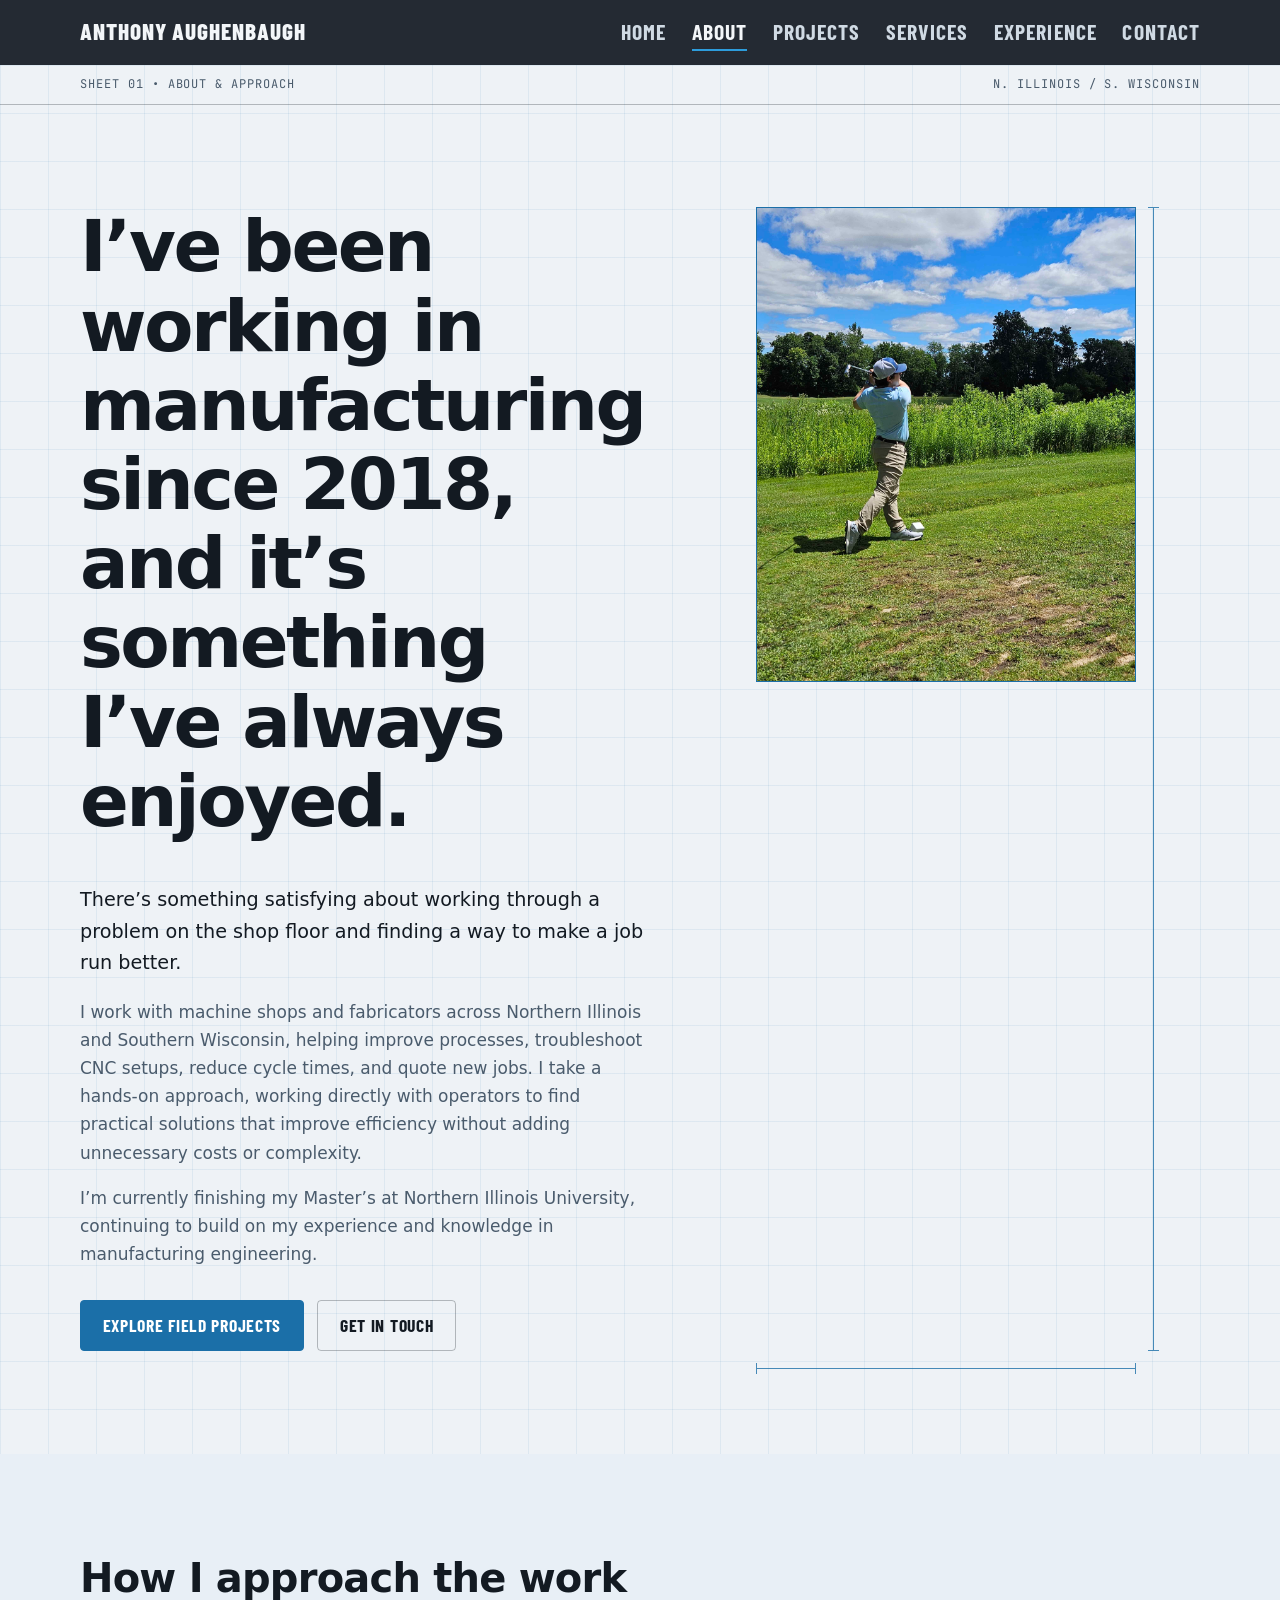
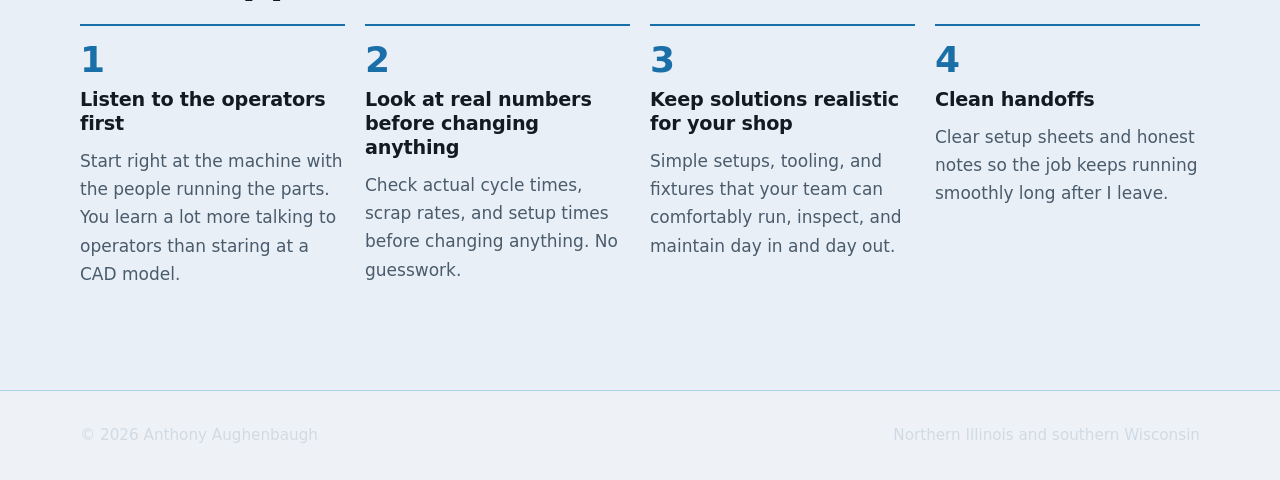
==== about.html @ ee3f6f7e "Streamline hamburger: remove region/email, add Socials header, make Contact regular option, increase" ====
<!DOCTYPE html>
<html lang="en">
<head>
  <meta charset="utf-8">
  <meta name="viewport" content="width=device-width, initial-scale=1">
  <title>About | Anthony Aughenbaugh — Manufacturing &amp; Engineering Consulting</title>
  <meta name="description" content="Background, engineering approach, and practical philosophy of Anthony Aughenbaugh, Sales and Manufacturing Engineer in Northern Illinois.">
  <meta name="theme-color" content="#EEF2F6">
  <link rel="preconnect" href="https://fonts.googleapis.com">
  <link rel="preconnect" href="https://fonts.gstatic.com" crossorigin>
  <link href="https://fonts.googleapis.com/css2?family=Barlow+Condensed:wght@600;700&family=JetBrains+Mono:wght@400;600&display=swap" rel="stylesheet">
  <link rel="stylesheet" href="styles.css">
  <script src="main.js" defer></script>
</head>
<body>
  <a class="skip-link" href="#main">Skip to content</a>

  <header class="site-header">
    <div class="wrap header-inner">
      <a class="brand" href="index.html">Anthony Aughenbaugh</a>
      <button class="nav-toggle" aria-expanded="false" aria-controls="site-nav" aria-label="Toggle navigation menu">
        <span class="nav-toggle-box" aria-hidden="true">
          <span class="nav-toggle-line"></span>
          <span class="nav-toggle-line"></span>
          <span class="nav-toggle-line"></span>
        </span>
      </button>
      <nav id="site-nav" class="site-nav" aria-label="Primary">
        <div class="site-nav-header">
          <span class="site-nav-label">Navigation</span>
        </div>
        <ul>
          <li><a href="index.html">Home</a></li>
          <li><a href="about.html" aria-current="page">About</a></li>
          <li><a href="projects.html">Projects</a></li>
          <li><a href="services.html">Services</a></li>
          <li><a href="experience.html">Experience</a></li>
          <li><a href="contact.html">Contact</a></li>
        </ul>
        <div class="site-nav-footer">
          <div class="site-nav-header">
            <span class="site-nav-label">Socials</span>
          </div>
          <div class="site-nav-socials" aria-label="Social media profiles">
            <a href="https://www.linkedin.com/" target="_blank" rel="noopener noreferrer" class="social-icon-btn" aria-label="LinkedIn">
              <svg viewBox="0 0 24 24" width="18" height="18" fill="currentColor" aria-hidden="true">
                <path d="M20.447 20.452h-3.554v-5.569c0-1.328-.027-3.037-1.852-3.037-1.853 0-2.136 1.445-2.136 2.939v5.667H9.351V9h3.414v1.561h.046c.477-.9 1.637-1.85 3.37-1.85 3.601 0 4.267 2.37 4.267 5.455v6.286zM5.337 7.433c-1.144 0-2.063-.926-2.063-2.065 0-1.138.92-2.063 2.063-2.063 1.14 0 2.064.925 2.064 2.063 0 1.139-.925 2.065-2.064 2.065zm1.782 13.019H3.555V9h3.564v11.452zM22.225 0H1.771C.792 0 0 .774 0 1.729v20.542C0 23.227.792 24 1.771 24h20.451c.979 0 1.778-.773 1.778-1.729V1.73C24 .774 23.205 0 22.225 0z"/>
              </svg>
            </a>
            <a href="https://www.facebook.com/" target="_blank" rel="noopener noreferrer" class="social-icon-btn" aria-label="Facebook">
              <svg viewBox="0 0 24 24" width="18" height="18" fill="currentColor" aria-hidden="true">
                <path d="M24 12.073c0-6.627-5.373-12-12-12s-12 5.373-12 12c0 5.99 4.388 10.954 10.125 11.854v-8.385H7.078v-3.47h3.047V9.43c0-3.007 1.792-4.669 4.533-4.669 1.312 0 2.686.235 2.686.235v2.953H15.83c-1.491 0-1.956.925-1.956 1.874v2.25h3.328l-.532 3.47h-2.796v8.385C19.612 23.027 24 18.062 24 12.073z"/>
              </svg>
            </a>
            <a href="https://www.instagram.com/" target="_blank" rel="noopener noreferrer" class="social-icon-btn" aria-label="Instagram">
              <svg viewBox="0 0 24 24" width="18" height="18" fill="currentColor" aria-hidden="true">
                <path d="M12 2.163c3.204 0 3.584.012 4.85.07 3.252.148 4.771 1.691 4.919 4.919.058 1.265.069 1.645.069 4.849 0 3.205-.012 3.584-.069 4.849-.149 3.225-1.664 4.771-4.919 4.919-1.266.058-1.644.07-4.85.07-3.204 0-3.584-.012-4.849-.07-3.26-.149-4.771-1.699-4.919-4.92-.058-1.265-.07-1.644-.07-4.849 0-3.204.013-3.583.07-4.849.149-3.227 1.664-4.771 4.919-4.919 1.266-.057 1.645-.069 4.849-.069zm0-2.163c-3.259 0-3.667.014-4.947.072-4.358.2-6.78 2.618-6.98 6.98-.059 1.281-.073 1.689-.073 4.948 0 3.259.014 3.668.072 4.948.2 4.358 2.618 6.78 6.98 6.98 1.281.058 1.689.072 4.948.072 3.259 0 3.668-.014 4.948-.072 4.354-.2 6.782-2.618 6.979-6.98.059-1.28.073-1.689.073-4.948 0-3.259-.014-3.667-.072-4.947-.196-4.354-2.617-6.78-6.979-6.98-1.281-.059-1.69-.073-4.949-.073zm0 5.838c-3.403 0-6.162 2.759-6.162 6.162s2.759 6.163 6.162 6.163 6.162-2.759 6.162-6.163c0-3.403-2.759-6.162-6.162-6.162zm0 10.162c-2.209 0-4-1.79-4-4 0-2.209 1.791-4 4-4s4 1.791 4 4c0 2.21-1.791 4-4 4zm6.406-11.845c-.796 0-1.441.645-1.441 1.44s.645 1.44 1.441 1.44c.795 0 1.439-.645 1.439-1.44s-.644-1.44-1.439-1.44z"/>
              </svg>
            </a>
          </div>
        </div>
      </nav>
    </div>
  </header>

  <main id="main" class="main-light">
    <div class="strip"><div class="wrap"><span>Sheet 01 &bull; About &amp; Approach</span><span>N. Illinois / S. Wisconsin</span></div></div>

    <section class="section about-hero">
      <div class="wrap split">
        <div>
          <h1>I’ve been working in manufacturing since 2018, and it’s something I’ve always enjoyed.</h1>
          <p class="lead">There’s something satisfying about working through a problem on the shop floor and finding a way to make a job run better.</p>
          <p>I work with machine shops and fabricators across Northern Illinois and Southern Wisconsin, helping improve processes, troubleshoot CNC setups, reduce cycle times, and quote new jobs. I take a hands-on approach, working directly with operators to find practical solutions that improve efficiency without adding unnecessary costs or complexity.</p>
          <p>I’m currently finishing my Master’s at Northern Illinois University, continuing to build on my experience and knowledge in manufacturing engineering.</p>
          <div class="cta-row" style="margin-top: 2rem;">
            <a class="btn" href="projects.html">Explore field projects</a>
            <a class="btn btn-ghost" href="contact.html">Get in touch</a>
          </div>
        </div>
        <figure class="hero-photo">
          <img src="assets/photos/golfingtony.jpeg" width="4000" height="3000" alt="Anthony Aughenbaugh golfing outdoors" style="aspect-ratio: 4 / 5; object-fit: cover; object-position: 32% center; width: 100%;">
          <span class="dim dim-h" aria-hidden="true"></span>
          <span class="dim dim-v" aria-hidden="true"></span>
        </figure>
      </div>
    </section>

    <section class="section section-alt">
      <div class="wrap">
        <h2>How I approach the work</h2>
        <ol class="steps" style="margin-top: 1.5rem;">
          <li>
            <h3>Listen to the operators first</h3>
            <p>Start right at the machine with the people running the parts. You learn a lot more talking to operators than staring at a CAD model.</p>
          </li>
          <li>
            <h3>Look at real numbers before changing anything</h3>
            <p>Check actual cycle times, scrap rates, and setup times before changing anything. No guesswork.</p>
          </li>
          <li>
            <h3>Keep solutions realistic for your shop</h3>
            <p>Simple setups, tooling, and fixtures that your team can comfortably run, inspect, and maintain day in and day out.</p>
          </li>
          <li>
            <h3>Clean handoffs</h3>
            <p>Clear setup sheets and honest notes so the job keeps running smoothly long after I leave.</p>
          </li>
        </ol>
      </div>
    </section>
  </main>

  <footer class="site-footer">
    <div class="wrap footer-inner">
      <p>&copy; <span id="year">2026</span> Anthony Aughenbaugh</p>
      <p>Northern Illinois and southern Wisconsin</p>
    </div>
  </footer>
</body>
</html>
---- styles.css ----
@import url('https://fonts.googleapis.com/css2?family=Barlow+Condensed:wght@600;700;800&family=JetBrains+Mono:wght@400;600;700&display=swap');

:root {
  --bg: #131A22;
  --bg-alt: #1B2633;
  --surface: #34465A;
  --accent: #2D9CDB;
  --accent-hover: #62B7EE;
  --text: #F3F6F9;
  --text-2: #D0DAE4;
  --line: rgba(45, 156, 219, 0.35);
  --warm: #38BDF8;
  --warm-hover: #7DD3FC;
  --paper: #EEF2F6;
  --mono: "JetBrains Mono", ui-monospace, Menlo, Consolas, monospace;
  --disp: "Barlow Condensed", "Arial Narrow", system-ui, sans-serif;
  --font: system-ui, -apple-system, "Segoe UI", Roboto, "Helvetica Neue", Arial, sans-serif;
  --wrap: 1120px;
  --radius: 4px;
}

*, *::before, *::after { box-sizing: border-box; }
html {
  scroll-behavior: smooth;
  scroll-padding-top: 5rem;
  overflow-x: hidden;
}
body {
  margin: 0;
  background: var(--paper);
  color: #131A22;
  font: 400 1.0625rem/1.65 var(--font);
  -webkit-font-smoothing: antialiased;
  overflow-x: hidden;
  max-width: 100vw;
}
img { max-width: 100%; height: auto; display: block; }
a { color: var(--accent-hover); }
a:hover { color: var(--warm-hover); }
:focus-visible { outline: 3px solid var(--accent-hover); outline-offset: 3px; }

h1, h2, h3 { line-height: 1.1; margin: 0 0 .6em; letter-spacing: -0.02em; }
h1 { font-size: clamp(2.4rem, 6vw, 4.5rem); font-weight: 800; letter-spacing: -0.035em; }
h2 { font-size: clamp(1.75rem, 3.5vw, 2.5rem); font-weight: 750; }
h3 { font-size: 1.2rem; font-weight: 650; letter-spacing: -0.01em; line-height: 1.25; }
p { margin: 0 0 1em; max-width: 62ch; color: var(--text-2); }
.lead { font-size: 1.2rem; color: var(--text); }

.wrap { width: min(100% - 2.5rem, var(--wrap)); margin-inline: auto; }
.section { padding: clamp(3.5rem, 8vw, 6.5rem) 0; }
.section-alt { background: var(--bg-alt); }
.split { display: grid; gap: 3rem; grid-template-columns: 1fr; }
.grid { display: grid; gap: 1.25rem; }
.grid-3 { grid-template-columns: repeat(auto-fit, minmax(260px, 1fr)); }
.section-head { display: flex; justify-content: space-between; align-items: baseline; gap: 1rem; flex-wrap: wrap; }

.skip-link { position: absolute; left: -999px; top: 0; background: var(--accent); color: #fff; padding: .75rem 1rem; z-index: 100; }
.skip-link:focus { left: 0; }

/* Light "drafting paper" band: flips the tokens so every component adapts */
.section-light {
  --text: #131A22; --text-2: #4A5B6C; --accent: #1B6FA8; --accent-hover: #0F5A8A;
  --line: rgba(19, 26, 34, 0.28); --surface: #DDE6EE; --bg: var(--paper);
  background:
    linear-gradient(rgba(27,111,168,.08) 1px, transparent 1px) 0 0 / 48px 48px,
    linear-gradient(90deg, rgba(27,111,168,.08) 1px, transparent 1px) 0 0 / 48px 48px,
    var(--paper);
  color: var(--text);
}
.section-light .btn { color: #fff; }
.section-light .btn:hover { color: #0B1118; }

/* Light "drafting paper" full page theme (Home, Projects, About, Services, Experience) */
.main-light {
  --text: #131A22;
  --text-2: #4A5B6C;
  --accent: #1B6FA8;
  --accent-hover: #0F5A8A;
  --line: rgba(19, 26, 34, 0.28);
  --surface: #DDE6EE;
  --bg: var(--paper);
  --bg-alt: #E4ECF4;
  background:
    linear-gradient(rgba(27, 111, 168, 0.08) 1px, transparent 1px) 0 0 / 48px 48px,
    linear-gradient(90deg, rgba(27, 111, 168, 0.08) 1px, transparent 1px) 0 0 / 48px 48px,
    var(--paper);
  color: var(--text);
  min-height: calc(100vh - 4rem);
}
.main-light .section-alt {
  background: #E8EFF6;
}
.main-light .btn {
  background: var(--accent);
  border-color: var(--accent);
  color: #FFFFFF;
}
.main-light .btn:hover {
  background: var(--accent-hover);
  border-color: var(--accent-hover);
  color: #FFFFFF;
}
.main-light .btn-ghost {
  background: transparent;
  color: var(--text);
  border-color: var(--line);
}
.main-light .btn-ghost:hover {
  background: rgba(27, 111, 168, 0.08);
  color: var(--accent);
  border-color: var(--accent);
}
.main-light .ph {
  background: repeating-linear-gradient(135deg, #DCE6F0 0 14px, #C8D7E6 14px 28px);
  color: #131A22;
  border-color: var(--accent);
}
.main-light .facts div {
  border-bottom-color: var(--line);
}
.main-light .facts dt {
  color: var(--text-2);
}
.main-light .facts dd {
  color: var(--text);
}
.main-light .service-list li {
  border-left-color: var(--accent);
}
.main-light .service-list h3 {
  color: var(--text);
}
.main-light .service-list p {
  color: var(--text-2);
}
.main-light .steps li {
  border-top-color: var(--accent);
}
.main-light .steps li::before {
  color: var(--accent);
}
.main-light .steps h3 {
  color: var(--text);
}
.main-light .steps p {
  color: var(--text-2);
}
.main-light .strip {
  font-family: var(--mono);
  font-size: .75rem;
  letter-spacing: .08em;
  text-transform: uppercase;
  color: var(--text-2);
  padding: .6rem 0;
  border-bottom: 1px solid var(--line);
  background: transparent;
}
.main-light .strip .wrap {
  display: flex;
  justify-content: space-between;
  gap: 1rem;
  flex-wrap: wrap;
}

/* Buttons */
.btn {
  display: inline-block; padding: .65rem 1.35rem; border: 1px solid var(--accent);
  background: var(--accent); color: #0B1118; font-weight: 700; text-decoration: none;
  border-radius: var(--radius); cursor: pointer; font-size: 1.1rem;
  font-family: var(--disp); text-transform: uppercase; letter-spacing: 0.04em;
  transition: background .2s, border-color .2s, color .2s;
}
.btn:hover { background: var(--warm); border-color: var(--warm); color: #0B1118; }
.btn-ghost { background: transparent; color: var(--text); }
.btn-ghost:hover { background: rgba(98, 183, 238, .12); color: var(--text); }
.btn-small { padding: .35rem .95rem; font-size: 1rem; }
.cta-row { display: flex; gap: .85rem; flex-wrap: wrap; margin-top: 2rem; }
.text-link { font-weight: 600; }

/* Header */
.site-header {
  position: sticky; top: 0; z-index: 50; background: rgba(19, 26, 34, .92);
  backdrop-filter: blur(8px); border-bottom: 1px solid transparent; transition: border-color .2s;
  padding-top: env(safe-area-inset-top, 0px);
}
.site-header.scrolled { border-bottom-color: var(--line); }
.header-inner { display: flex; align-items: center; justify-content: space-between; min-height: 4rem; }
.brand {
  color: var(--text);
  font-family: var(--disp);
  font-size: 1.45rem;
  font-weight: 800;
  letter-spacing: 0.04em;
  text-transform: uppercase;
  text-decoration: none;
  line-height: 1;
  display: inline-flex;
  align-items: center;
}
.site-nav ul { display: flex; align-items: center; gap: 1.6rem; list-style: none; margin: 0; padding: 0; }
.site-nav ul a:not(.btn) {
  color: var(--text-2);
  text-decoration: none;
  font-family: var(--disp);
  font-size: 1.35rem;
  font-weight: 700;
  letter-spacing: 0.05em;
  text-transform: uppercase;
  padding: .3rem 0;
  border-bottom: 2px solid transparent;
  transition: color .2s, border-color .2s;
}
.site-nav ul a:not(.btn):hover { color: var(--text); border-bottom-color: var(--warm); }
.site-nav ul a[aria-current="page"] { color: var(--text); border-bottom-color: var(--accent); }
/* Modern 3-line Hamburger / Morphing X Button */
.nav-toggle {
  display: none;
  background: var(--surface);
  border: 1px solid var(--line);
  color: var(--text);
  width: 44px;
  height: 44px;
  border-radius: 50%;
  padding: 0;
  cursor: pointer;
  position: relative;
  z-index: 1001;
  transition: background-color 0.25s ease, border-color 0.25s ease, box-shadow 0.25s ease, transform 0.2s ease;
  align-items: center;
  justify-content: center;
  flex-shrink: 0;
  -webkit-tap-highlight-color: transparent;
}
.nav-toggle:hover {
  background: rgba(56, 189, 248, 0.2);
  border-color: var(--warm);
}
.nav-toggle.open,
.nav-toggle[aria-expanded="true"] {
  background: var(--warm);
  border-color: var(--warm);
  box-shadow: 0 4px 16px rgba(56, 189, 248, 0.45);
}
.nav-toggle-box {
  width: 20px;
  height: 14px;
  position: relative;
  display: block;
}
.nav-toggle-line {
  position: absolute;
  left: 0;
  width: 100%;
  height: 2px;
  background-color: var(--text);
  border-radius: 2px;
  transition: transform 0.3s cubic-bezier(0.16, 1, 0.3, 1), opacity 0.2s ease, background-color 0.25s ease;
}
.nav-toggle-line:nth-child(1) {
  top: 0;
}
.nav-toggle-line:nth-child(2) {
  top: 6px;
}
.nav-toggle-line:nth-child(3) {
  top: 12px;
}

/* Morph 3 lines into X when open */
.nav-toggle.open .nav-toggle-line,
.nav-toggle[aria-expanded="true"] .nav-toggle-line {
  background-color: #FFFFFF;
}
.nav-toggle.open .nav-toggle-line:nth-child(1),
.nav-toggle[aria-expanded="true"] .nav-toggle-line:nth-child(1) {
  transform: translateY(6px) rotate(45deg);
}
.nav-toggle.open .nav-toggle-line:nth-child(2),
.nav-toggle[aria-expanded="true"] .nav-toggle-line:nth-child(2) {
  opacity: 0;
  transform: scaleX(0);
}
.nav-toggle.open .nav-toggle-line:nth-child(3),
.nav-toggle[aria-expanded="true"] .nav-toggle-line:nth-child(3) {
  transform: translateY(-6px) rotate(-45deg);
}

/* Desktop default: hide drawer header/footer */
.site-nav-header,
.site-nav-footer {
  display: none;
}

/* Hero: blueprint grid with dimension lines on the portrait */
.hero {
  padding: clamp(3rem, 8vw, 6rem) 0;
  background:
    linear-gradient(rgba(45,156,219,.07) 1px, transparent 1px) 0 0 / 48px 48px,
    linear-gradient(90deg, rgba(45,156,219,.07) 1px, transparent 1px) 0 0 / 48px 48px,
    var(--bg);
}
.hero-grid { display: grid; gap: 3rem; align-items: center; grid-template-columns: 1fr; }
.hero-photo { position: relative; margin: 0; max-width: 380px; justify-self: center; width: 100%; }
.hero-photo .ph, .hero-photo img { border: 1px solid var(--accent); }
.dim { position: absolute; background: var(--accent); opacity: .8; }
.dim-h { left: 0; right: 0; bottom: -18px; height: 1px; }
.dim-h::before, .dim-h::after, .dim-v::before, .dim-v::after { content: ""; position: absolute; background: var(--accent); }
.dim-h::before, .dim-h::after { width: 1px; height: 11px; top: -5px; }
.dim-h::before { left: 0; } .dim-h::after { right: 0; }
.dim-v { top: 0; bottom: 0; right: -18px; width: 1px; }
.dim-v::before, .dim-v::after { height: 1px; width: 11px; left: -5px; }
.dim-v::before { top: 0; } .dim-v::after { bottom: 0; }

/* Image placeholders */
.ph {
  display: grid; place-items: center; text-align: center; color: var(--text-2);
  background: repeating-linear-gradient(135deg, var(--surface) 0 14px, #2b3a4b 14px 28px);
}
.ph small { opacity: .8; }
.ph-portrait { aspect-ratio: 4 / 5; }
.ph-wide { aspect-ratio: 16 / 10; }

/* Cards */
.card, .project-card {
  background: var(--surface); border: 1px solid var(--line); border-radius: var(--radius);
}
.card { padding: 1.75rem; }
.card p { margin: 0; }
.project-card { overflow: hidden; display: flex; flex-direction: column; }
.project-body { padding: 1.4rem 1.5rem 1.6rem; }
.project-body p:last-child { margin: 0; }
.project-body h3 a { color: var(--text); text-decoration: none; }
.project-body h3 a:hover { color: var(--warm-hover); }
.project-body h3 a::after { content: ""; position: absolute; inset: 0; } /* whole card clickable */
.project-card { position: relative; }
.project-card:focus-within { outline: 3px solid var(--accent-hover); outline-offset: 3px; }
.tag { font-size: .875rem; color: var(--accent-hover); font-weight: 600; margin-bottom: .4rem; }

/* ==========================================================================
   Title Block Style Gallery (Drawing Directory)
   ========================================================================== */
.gallery-section {
  padding: 2.5rem 0 5rem;
}

.gallery-sheet {
  border: 2px solid var(--text);
  background: #FFFFFF;
  font-family: var(--mono);
  box-shadow: 0 8px 30px rgba(19, 26, 34, 0.08);
}

.gallery-tblock-header {
  display: grid;
  grid-template-columns: minmax(220px, 300px) 1fr;
  border-bottom: 2px solid var(--text);
  background: #F4F7FA;
}

.gallery-tblock-title {
  padding: 1.1rem 1.4rem;
  border-right: 2px solid var(--text);
  display: flex;
  flex-direction: column;
  justify-content: center;
}

.gallery-tblock-title small {
  display: block;
  font-family: var(--mono);
  font-size: 0.68rem;
  text-transform: uppercase;
  letter-spacing: 0.12em;
  color: var(--accent);
  margin-bottom: 0.25rem;
  font-weight: 700;
}

.gallery-tblock-title strong {
  font-family: var(--disp);
  font-size: clamp(2.4rem, 4.5vw, 3.6rem);
  text-transform: uppercase;
  letter-spacing: 0.04em;
  line-height: 0.95;
  color: var(--text);
  display: block;
}

/* Filter Cells replacing static metadata cells */
.gallery-tblock-filters {
  display: grid;
  grid-template-columns: repeat(3, 1fr);
  background: #F4F7FA;
}

.filter-cell {
  background: #FFFFFF;
  color: var(--text);
  border: 1px solid var(--line);
  margin: -1px 0 0 -1px;
  padding: 0.75rem 1.1rem;
  text-align: left;
  cursor: pointer;
  display: flex;
  flex-direction: column;
  justify-content: center;
  transition: background-color 0.2s ease, color 0.2s ease, border-color 0.2s ease;
  font-family: inherit;
  -webkit-appearance: none;
  appearance: none;
  position: relative;
}

.filter-cell small {
  display: block;
  font-family: var(--mono);
  font-size: 0.62rem;
  text-transform: uppercase;
  letter-spacing: 0.1em;
  color: var(--accent);
  margin-bottom: 0.2rem;
  font-weight: 700;
  transition: color 0.2s ease;
}

.filter-cell span {
  font-family: var(--disp);
  font-size: clamp(1rem, 1.25vw, 1.18rem);
  text-transform: uppercase;
  letter-spacing: 0.03em;
  color: var(--text);
  font-weight: 700;
  display: flex;
  align-items: baseline;
  justify-content: space-between;
  gap: 0.4rem;
  line-height: 1.15;
  transition: color 0.2s ease;
}

.filter-cell .cell-count {
  font-family: var(--mono);
  font-size: 0.78rem;
  font-weight: 600;
  color: var(--text-2);
  transition: color 0.2s ease;
}

.filter-cell:hover {
  background: rgba(45, 156, 219, 0.1);
  border-color: var(--accent);
  z-index: 2;
}

.filter-cell.active {
  background: var(--accent);
  color: #FFFFFF;
  border-color: var(--accent);
  z-index: 3;
}

.filter-cell.active small {
  color: #E0F2FE;
}

.filter-cell.active span {
  color: #FFFFFF;
}

.filter-cell.active .cell-count {
  color: #E0F2FE;
}

/* Gallery Grid: 2 columns on desktop */
/* Gallery Grid: 3 columns on desktop, stacked image on top & description underneath */
.gallery-tblock-grid {
  display: grid;
  grid-template-columns: repeat(3, 1fr);
  background: #FFFFFF;
}

.gallery-card {
  display: flex;
  flex-direction: column;
  border: 1px solid var(--line);
  margin: -1px 0 0 -1px;
  background: #FFFFFF;
  text-decoration: none;
  transition: background-color 0.2s ease, border-color 0.2s ease, box-shadow 0.2s ease;
  position: relative;
}

.gallery-card:hover {
  background: rgba(45, 156, 219, 0.04);
  border-color: var(--accent);
  z-index: 2;
  box-shadow: 0 6px 18px rgba(19, 26, 34, 0.06);
}

.gallery-card-trigger {
  display: flex;
  flex-direction: column;
  width: 100%;
  height: 100%;
  background: transparent;
  border: none;
  padding: 0;
  margin: 0;
  cursor: pointer;
  text-align: left;
  color: inherit;
  font: inherit;
  position: relative;
}

.gallery-card-trigger:focus-visible {
  outline: 3px solid var(--accent);
  outline-offset: -3px;
  z-index: 3;
}

.gallery-img-box {
  position: relative;
  border-bottom: 1px solid var(--line);
  overflow: hidden;
  aspect-ratio: 4 / 3;
  background: #E8EFF6;
  width: 100%;
}

.gallery-img {
  width: 100%;
  height: 100%;
  object-fit: cover;
  object-position: center;
  display: block;
  transition: transform 0.4s ease;
}

.gallery-card:hover .gallery-img,
.gallery-card-trigger:focus-visible .gallery-img {
  transform: scale(1.05);
}

.gallery-zoom-hint {
  position: absolute;
  bottom: 10px;
  right: 10px;
  display: inline-flex;
  align-items: center;
  gap: 0.35rem;
  padding: 0.25rem 0.5rem;
  background: rgba(11, 17, 24, 0.88);
  backdrop-filter: blur(4px);
  color: #FFFFFF;
  border: 1px solid rgba(45, 156, 219, 0.5);
  border-radius: 3px;
  font-family: var(--mono);
  font-size: 0.62rem;
  font-weight: 700;
  letter-spacing: 0.08em;
  opacity: 0;
  transform: translateY(4px);
  transition: opacity 0.2s ease, transform 0.2s ease, border-color 0.2s ease;
  pointer-events: none;
}

.gallery-card:hover .gallery-zoom-hint,
.gallery-card-trigger:focus-visible .gallery-zoom-hint {
  opacity: 1;
  transform: translateY(0);
  border-color: var(--accent);
}

/* Compact descriptor cells placed cleanly under each image */
.gallery-desc-cell {
  padding: 0.85rem 1rem 1rem;
  display: flex;
  flex-direction: column;
  justify-content: flex-start;
  background: #FFFFFF;
  flex-grow: 1;
}

.gallery-cat {
  display: block;
  font-family: var(--mono);
  font-size: 0.62rem;
  text-transform: uppercase;
  letter-spacing: 0.1em;
  color: var(--accent);
  font-weight: 700;
  margin-bottom: 0.25rem;
}

.gallery-desc-cell .gallery-title {
  font-family: var(--disp);
  font-size: 1.02rem;
  text-transform: uppercase;
  letter-spacing: 0.02em;
  line-height: 1.2;
  color: var(--text);
  margin: 0 0 0.25rem 0;
  font-weight: 700;
  transition: color 0.2s ease;
}

.gallery-card:hover .gallery-title {
  color: var(--accent);
}

.gallery-desc-cell .gallery-tag {
  font-family: var(--mono);
  font-size: 0.74rem;
  color: var(--text-2);
  letter-spacing: 0.01em;
  margin: 0;
  line-height: 1.35;
}

/* Lightbox Modal */
.gallery-lightbox {
  position: fixed;
  inset: 0;
  z-index: 9999;
  display: flex;
  align-items: center;
  justify-content: center;
  padding: 1.5rem;
  opacity: 0;
  visibility: hidden;
  transition: opacity 0.25s ease, visibility 0.25s ease;
}

.gallery-lightbox.active {
  opacity: 1;
  visibility: visible;
}

body.lightbox-open {
  overflow: hidden !important;
}

.lightbox-overlay {
  position: absolute;
  inset: 0;
  background: rgba(8, 12, 17, 0.92);
  backdrop-filter: blur(8px);
}

.lightbox-container {
  position: relative;
  z-index: 2;
  width: 100%;
  max-width: 1050px;
  background: #0E141D;
  border: 2px solid rgba(45, 156, 219, 0.4);
  box-shadow: 0 20px 60px rgba(0, 0, 0, 0.75);
  display: flex;
  flex-direction: column;
  border-radius: 4px;
  overflow: hidden;
}

.lightbox-bar {
  display: flex;
  align-items: center;
  justify-content: space-between;
  padding: 0.65rem 1.25rem;
  background: #131A22;
  border-bottom: 1px solid rgba(255, 255, 255, 0.1);
  font-family: var(--mono);
}

.lightbox-meta {
  display: flex;
  align-items: center;
  gap: 0.85rem;
}

.lightbox-count {
  font-size: 0.72rem;
  font-weight: 700;
  color: #38BDF8;
  background: rgba(56, 189, 248, 0.12);
  border: 1px solid rgba(56, 189, 248, 0.3);
  padding: 0.2rem 0.5rem;
  border-radius: 2px;
  letter-spacing: 0.08em;
}

.lightbox-cat {
  font-size: 0.72rem;
  color: #94A3B8;
  text-transform: uppercase;
  letter-spacing: 0.1em;
  font-weight: 600;
}

.lightbox-close-btn {
  background: transparent;
  border: 1px solid rgba(255, 255, 255, 0.15);
  color: #FFFFFF;
  cursor: pointer;
  width: 34px;
  height: 34px;
  border-radius: 4px;
  display: flex;
  align-items: center;
  justify-content: center;
  transition: all 0.2s ease;
}

.lightbox-close-btn:hover {
  background: rgba(239, 68, 68, 0.2);
  border-color: #EF4444;
  color: #EF4444;
}

.lightbox-viewport {
  position: relative;
  display: flex;
  align-items: center;
  justify-content: center;
  background: #080C11;
  min-height: 280px;
  max-height: 68vh;
  overflow: hidden;
}

.lightbox-img-wrap {
  width: 100%;
  height: 100%;
  max-height: 68vh;
  display: flex;
  align-items: center;
  justify-content: center;
  padding: 1rem;
  box-sizing: border-box;
}

.lightbox-img {
  max-width: 100%;
  max-height: 64vh;
  object-fit: contain;
  display: block;
  box-shadow: 0 4px 20px rgba(0, 0, 0, 0.5);
}

.lightbox-nav-btn {
  position: absolute;
  top: 50%;
  transform: translateY(-50%);
  background: rgba(19, 26, 34, 0.85);
  border: 1px solid rgba(255, 255, 255, 0.15);
  color: #FFFFFF;
  width: 44px;
  height: 52px;
  display: flex;
  align-items: center;
  justify-content: center;
  cursor: pointer;
  transition: all 0.2s ease;
  z-index: 3;
}

.lightbox-nav-btn:hover {
  background: var(--accent);
  border-color: var(--accent);
  color: #FFFFFF;
}

.lightbox-nav-btn.prev {
  left: 12px;
  border-radius: 0 4px 4px 0;
}

.lightbox-nav-btn.next {
  right: 12px;
  border-radius: 4px 0 0 4px;
}

.lightbox-footer {
  padding: 0.85rem 1.4rem;
  background: #131A22;
  border-top: 1px solid rgba(255, 255, 255, 0.1);
  font-family: var(--mono);
}

.lightbox-title {
  font-family: var(--disp);
  font-size: 1.2rem;
  text-transform: uppercase;
  letter-spacing: 0.03em;
  color: #FFFFFF;
  margin: 0 0 0.2rem 0;
}

.lightbox-desc {
  font-size: 0.82rem;
  color: #94A3B8;
  margin: 0;
  line-height: 1.4;
}

@media (max-width: 960px) {
  .gallery-tblock-header {
    grid-template-columns: 1fr;
  }
  .gallery-tblock-title {
    border-right: none;
    border-bottom: 2px solid var(--text);
  }
  .gallery-tblock-filters {
    grid-template-columns: repeat(2, 1fr);
  }
  .gallery-tblock-grid {
    grid-template-columns: repeat(2, 1fr);
  }
}

@media (max-width: 640px) {
  .gallery-tblock-filters {
    grid-template-columns: 1fr;
  }
  .gallery-tblock-grid {
    grid-template-columns: 1fr;
  }
  .gallery-lightbox {
    padding: 0.5rem;
  }
  .lightbox-nav-btn {
    width: 38px;
    height: 44px;
  }
  .lightbox-nav-btn.prev { left: 4px; }
  .lightbox-nav-btn.next { right: 4px; }
  .lightbox-title { font-size: 1.05rem; }
  .lightbox-viewport { max-height: 55vh; }
  .lightbox-img { max-height: 52vh; }
}
.filter-btn:hover { background: var(--warm); color: #0B1118; border-color: var(--warm); }
.filter-btn.active { background: var(--accent); color: #0B1118; border-color: var(--accent); }

/* Services */
.service-list { list-style: none; margin: 0; padding: 0; }
.service-list li { padding: 1.1rem 0 1.1rem 1.25rem; border-left: 2px solid var(--accent); margin-bottom: .75rem; }
.service-list h3 { margin-bottom: .25rem; }
.service-list p { margin: 0; }

/* Process steps (an actual sequence, so numbered) */
.steps { list-style: none; counter-reset: step; margin: 2rem 0 0; padding: 0; display: grid; gap: 1.25rem; grid-template-columns: repeat(auto-fit, minmax(230px, 1fr)); }
.steps li { counter-increment: step; padding-top: 1rem; border-top: 2px solid var(--accent); }
.steps li::before { content: counter(step); display: block; font-size: 2.25rem; font-weight: 800; color: var(--accent); line-height: 1; margin-bottom: .6rem; }
.steps p { margin: 0; }

/* Facts list */
.facts { margin: 0; }
.facts div { padding: 1rem 0; border-bottom: 1px solid var(--line); }
.facts dt { color: var(--text-2); font-size: .95rem; }
.facts dd { margin: .15rem 0 0; font-weight: 600; }
.todo { color: #f2c94c; font-weight: 400; font-size: .9rem; }
.note { margin-top: 2rem; }
.meta { color: var(--text-2); }

/* Form */
.form { display: grid; gap: 1.1rem; }
.field label { display: block; font-weight: 600; margin-bottom: .35rem; }
.field input, .field textarea {
  width: 100%; padding: .75rem .9rem; background: var(--bg); color: var(--text);
  border: 1px solid var(--line); border-radius: var(--radius); font: inherit;
}
.field input:focus, .field textarea:focus { border-color: var(--accent-hover); outline: 2px solid var(--accent-hover); outline-offset: 1px; }
.field [aria-invalid="true"] { border-color: #ff8a80; }
.hp { position: absolute; left: -9999px; }
.form button { justify-self: start; }
.form-status { margin: 0; min-height: 1.5em; }
.form-status.ok { color: #6fcf97; }
.form-status.err { color: #ff8a80; }

/* Contact Page Layout, Socials & Region Map */
.contact-title {
  font-family: var(--disp);
  font-size: clamp(2.4rem, 5.5vw, 3.8rem);
  font-weight: 800;
  letter-spacing: 0.04em;
  text-transform: uppercase;
  line-height: 1.05;
  color: var(--text);
  margin: 0 0 1.35rem;
}

.contact-card {
  background: #FFFFFF;
  border: 1px solid var(--line);
  padding: 1.25rem 1.4rem;
  margin-bottom: 1.35rem;
  box-shadow: 0 2px 6px rgba(19, 26, 34, 0.04);
}

.contact-item {
  display: flex;
  align-items: flex-start;
  gap: 0.85rem;
  padding: 0.75rem 0;
  border-bottom: 1px solid rgba(19, 26, 34, 0.08);
}
.contact-item:first-child {
  padding-top: 0;
}
.contact-item:last-child {
  border-bottom: none;
  padding-bottom: 0;
}

.contact-item-icon {
  width: 34px;
  height: 34px;
  display: flex;
  align-items: center;
  justify-content: center;
  background: rgba(27, 111, 168, 0.08);
  border: 1px solid rgba(27, 111, 168, 0.22);
  border-radius: 4px;
  color: var(--accent);
  flex-shrink: 0;
  margin-top: 2px;
}

.contact-item-content {
  display: flex;
  flex-direction: column;
  gap: 0.15rem;
  min-width: 0;
}

.contact-item-label {
  font-family: var(--mono);
  font-size: 0.68rem;
  font-weight: 700;
  text-transform: uppercase;
  letter-spacing: 0.1em;
  color: var(--accent);
}

.contact-item-val {
  font-size: 0.95rem;
  font-weight: 600;
  color: var(--text);
}

.contact-email-val {
  font-family: var(--mono);
  font-size: 0.9rem;
  font-weight: 600;
  color: var(--accent);
  text-decoration: none;
  word-break: break-all;
  transition: color 0.2s ease;
}
.contact-email-val:hover {
  color: var(--accent-hover);
  text-decoration: underline;
}

.contact-item-sub {
  font-size: 0.78rem;
  color: var(--text-2);
  line-height: 1.4;
  margin-top: 0.1rem;
}

.contact-socials-block {
  margin-bottom: 1.5rem;
}

.contact-section-label {
  font-family: var(--mono);
  font-size: 0.7rem;
  font-weight: 700;
  letter-spacing: 0.1em;
  text-transform: uppercase;
  color: var(--text-2);
  display: block;
  margin-bottom: 0.6rem;
}

.contact-socials-row {
  display: flex;
  align-items: center;
  gap: 0.65rem;
  flex-wrap: wrap;
}

.contact-social-btn {
  display: inline-flex;
  align-items: center;
  gap: 0.5rem;
  padding: 0.55rem 0.95rem;
  background: #FFFFFF;
  border: 1px solid var(--line);
  color: var(--text);
  font-family: var(--mono);
  font-size: 0.78rem;
  font-weight: 600;
  text-decoration: none;
  border-radius: 4px;
  transition: background-color 0.2s ease, border-color 0.2s ease, color 0.2s ease, transform 0.15s ease;
}
.contact-social-btn svg {
  color: var(--accent);
  flex-shrink: 0;
  transition: color 0.2s ease;
}
.contact-social-btn:hover {
  background: #E8EFF6;
  border-color: var(--accent);
  color: var(--accent);
  transform: translateY(-1px);
}
.contact-social-btn:hover svg {
  color: var(--accent-hover);
}

/* Technical Region Map Card */
.contact-map-card {
  background: #FFFFFF;
  border: 1px solid var(--line);
  border-radius: 2px;
  overflow: hidden;
  box-shadow: 0 4px 12px rgba(19, 26, 34, 0.05);
}

.contact-map-header {
  display: flex;
  justify-content: space-between;
  align-items: center;
  padding: 0.65rem 0.9rem;
  background: #E8EFF6;
  border-bottom: 1px solid var(--line);
  font-family: var(--mono);
  font-size: 0.68rem;
}
.contact-map-tag {
  font-weight: 700;
  letter-spacing: 0.08em;
  text-transform: uppercase;
  color: var(--accent);
}
.contact-map-coords {
  color: var(--text-2);
  font-size: 0.65rem;
}

.contact-map-graphic {
  background: var(--paper);
  padding: 0.35rem;
  display: block;
}
.contact-map-graphic svg {
  display: block;
  width: 100%;
  height: auto;
}

.contact-map-footer {
  padding: 0.6rem 0.9rem;
  background: #F8FAFC;
  border-top: 1px solid var(--line);
  font-family: var(--mono);
  font-size: 0.68rem;
  color: var(--text-2);
  line-height: 1.4;
}

.contact-form-card {
  background: #FFFFFF;
  border: 1px solid var(--line);
  padding: 2rem;
  box-shadow: 0 4px 16px rgba(19, 26, 34, 0.04);
}

@media (min-width: 860px) {
  .contact-split {
    grid-template-columns: 1.15fr 1fr;
    align-items: start;
    gap: 3.5rem;
  }
}

/* Footer */
.site-footer { border-top: 1px solid var(--line); padding: 2rem 0; }
.footer-inner { display: flex; justify-content: space-between; flex-wrap: wrap; gap: .5rem 2rem; }
.footer-inner p { margin: 0; font-size: .95rem; }

/* Larger screens */
@media (min-width: 860px) {
  .split { grid-template-columns: 1fr 1.1fr; }
  .hero-grid { grid-template-columns: 1.4fr 1fr; }
}

/* Mobile nav drawer: slide from right to left (Coffee Stain style) */
@media (max-width: 860px) {
  .nav-toggle {
    display: inline-flex;
  }
  .nav-toggle.open,
  .nav-toggle[aria-expanded="true"] {
    position: fixed;
    top: calc(env(safe-area-inset-top, 0px) + 0.85rem);
    right: 1.25rem;
    z-index: 1300;
  }
  .site-header {
    z-index: 500;
  }
  body.nav-open .site-header {
    z-index: 1200;
    background: transparent;
    backdrop-filter: none;
    -webkit-backdrop-filter: none;
    border-bottom-color: transparent;
    pointer-events: none;
  }
  body.nav-open .site-nav,
  body.nav-open .nav-toggle {
    pointer-events: auto;
  }
  html.nav-open,
  body.nav-open {
    overflow: hidden !important;
    overscroll-behavior: none !important;
    touch-action: none !important;
  }
  .site-nav {
    position: fixed;
    top: 0;
    right: 0;
    width: min(88vw, 360px);
    max-width: 100vw;
    box-sizing: border-box;
    height: 100vh;
    height: 100dvh;
    background: #111720;
    border-left: 1px solid var(--line);
    box-shadow: -14px 0 40px rgba(0, 0, 0, 0.85);
    padding: calc(env(safe-area-inset-top, 0px) + 4.75rem) 1.4rem calc(env(safe-area-inset-bottom, 0px) + 1.8rem);
    display: flex;
    flex-direction: column;
    justify-content: flex-start;
    z-index: 1200;
    transform: translateX(105%);
    transition: transform 0.35s cubic-bezier(0.16, 1, 0.3, 1), visibility 0.35s;
    visibility: hidden;
    overflow-y: auto;
    overflow-x: hidden;
    overscroll-behavior-y: contain;
    overscroll-behavior-x: none;
    touch-action: pan-y !important;
    -webkit-overflow-scrolling: touch;
  }
  .site-nav.open {
    transform: translateX(0);
    visibility: visible;
  }
  .site-nav-header {
    display: flex;
    align-items: center;
    justify-content: space-between;
    border-bottom: 1px solid rgba(255, 255, 255, 0.1);
    padding-bottom: 0.55rem;
    margin-bottom: 0.75rem;
    max-width: 100%;
  }
  .site-nav-label {
    font-family: var(--mono);
    font-size: 0.75rem;
    font-weight: 700;
    letter-spacing: 0.14em;
    text-transform: uppercase;
    color: var(--warm);
    opacity: 0.85;
  }
  .site-nav ul {
    flex-direction: column;
    align-items: stretch;
    gap: 0;
    width: 100%;
    margin: 0;
    padding: 0;
    list-style: none;
    max-width: 100%;
  }
  .site-nav li {
    border-bottom: 1px solid rgba(255, 255, 255, 0.08);
    max-width: 100%;
  }
  .site-nav li:last-child {
    border-bottom: none;
  }
  .site-nav ul a:not(.btn) {
    font-family: var(--disp);
    font-size: clamp(1.85rem, 5.5vw, 2.15rem);
    font-weight: 700;
    letter-spacing: 0.04em;
    text-transform: uppercase;
    color: var(--warm);
    display: flex;
    align-items: center;
    justify-content: space-between;
    padding: 0.75rem 0.25rem 0.75rem 0;
    border-bottom: none;
    max-width: 100%;
    box-sizing: border-box;
    transition: color 0.18s ease, padding-left 0.18s ease;
  }
  .site-nav ul a:not(.btn):hover,
  .site-nav ul a[aria-current="page"] {
    color: #FFFFFF;
    padding-left: 0.5rem;
  }
  .site-nav .btn {
    display: block;
    margin-top: 1.15rem;
    text-align: center;
    width: 100%;
    max-width: 100%;
    box-sizing: border-box;
    padding: 0.75rem 1.25rem;
    font-size: 1.1rem;
    font-family: var(--disp);
    font-weight: 700;
    letter-spacing: 0.04em;
    text-transform: uppercase;
    background: var(--warm);
    border-color: var(--warm);
    color: #0B1118;
    border-radius: 4px;
    transition: background-color 0.2s ease, border-color 0.2s ease;
  }
  .site-nav .btn:hover {
    background: var(--warm-hover);
    border-color: var(--warm-hover);
    color: #0B1118;
  }
  .site-nav-footer {
    display: block;
    margin-top: auto;
    padding-top: 1.5rem;
    max-width: 100%;
    box-sizing: border-box;
  }
  .site-nav-footer .site-nav-header {
    margin-bottom: 0.5rem;
  }
  .site-nav-socials {
    display: flex;
    align-items: center;
    justify-content: flex-end;
    gap: 0.75rem;
    margin-top: 0.65rem;
    max-width: 100%;
    box-sizing: border-box;
  }
  .site-nav-socials .social-icon-btn {
    display: inline-flex;
    align-items: center;
    justify-content: center;
    width: 38px;
    height: 38px;
    border-radius: 6px;
    background: rgba(56, 189, 248, 0.08);
    border: 1px solid rgba(56, 189, 248, 0.25);
    color: var(--warm);
    text-decoration: none;
    transition: color 0.2s ease, border-color 0.2s ease, background-color 0.2s ease, transform 0.2s ease, box-shadow 0.2s ease;
    flex-shrink: 0;
    padding: 0;
  }
  .site-nav-socials .social-icon-btn:hover,
  .site-nav-socials .social-icon-btn:focus-visible {
    color: #FFFFFF;
    background: rgba(56, 189, 248, 0.22);
    border-color: var(--warm);
    box-shadow: 0 4px 12px rgba(56, 189, 248, 0.35);
    transform: translateY(-2px);
  }
  .site-nav-socials .social-icon-btn svg {
    width: 18px;
    height: 18px;
    display: block;
    fill: currentColor;
  }

  /* About page hero: place image higher up on mobile screens */
  .about-hero {
    padding-top: clamp(2rem, 5vw, 3rem);
  }
  .about-hero .split {
    gap: 1.75rem;
  }
  .about-hero .hero-photo {
    order: -1;
    margin: 0 auto 0.5rem;
    max-width: 260px;
  }
}

/* Mobile drawer backdrop */
.nav-backdrop {
  position: fixed;
  inset: 0;
  background: rgba(8, 12, 17, 0.75);
  z-index: 1000;
  opacity: 0;
  visibility: hidden;
  transition: opacity 0.3s ease, visibility 0.3s ease;
  pointer-events: none;
}
.nav-backdrop.active {
  opacity: 1;
  visibility: visible;
  pointer-events: auto;
}
html.nav-open,
body.nav-open {
  overflow: hidden !important;
  overscroll-behavior: none !important;
}

/* Hero entrance: the one orchestrated moment */
@media (prefers-reduced-motion: no-preference) {
  .hero-copy > * { animation: rise .7s cubic-bezier(.2,.7,.2,1) both; }
  .hero-copy > :nth-child(2) { animation-delay: .1s; }
  .hero-copy > :nth-child(3) { animation-delay: .2s; }
  .dim-h { transform-origin: left; animation: draw-x .9s .4s ease-out both; }
  .dim-v { transform-origin: top; animation: draw-y .9s .5s ease-out both; }
}
@keyframes rise { from { opacity: 0; transform: translateY(14px); } }
@keyframes draw-x { from { transform: scaleX(0); } }
@keyframes draw-y { from { transform: scaleY(0); } }
/* ==========================================================================
   Design Preview Switcher Bar (for design evaluation)
   ========================================================================== */
.design-bar {
  background: #0B1118;
  border-bottom: 1px solid var(--line);
  font-family: var(--mono);
  font-size: 0.76rem;
  position: relative;
  z-index: 100;
}
.design-bar-inner {
  display: flex;
  align-items: center;
  justify-content: space-between;
  gap: 0.75rem;
  padding-top: 0.35rem;
  padding-bottom: 0.35rem;
}
.design-bar-badge {
  display: inline-flex;
  align-items: center;
  gap: 0.45rem;
  color: var(--warm-hover);
  font-weight: 700;
  text-transform: uppercase;
  letter-spacing: 0.08em;
  font-size: 0.72rem;
  white-space: nowrap;
}
.design-bar-badge .badge-dot {
  width: 7px;
  height: 7px;
  border-radius: 50%;
  background: var(--warm);
  box-shadow: 0 0 6px var(--warm);
  display: inline-block;
}
.design-bar-links {
  display: flex;
  align-items: center;
  gap: 0.3rem;
  overflow-x: auto;
  padding: 2px 0;
  -webkit-overflow-scrolling: touch;
}
.design-link {
  color: var(--text-2);
  text-decoration: none;
  padding: 0.2rem 0.55rem;
  border-radius: 3px;
  border: 1px solid transparent;
  white-space: nowrap;
  transition: all 0.15s ease;
  font-weight: 500;
}
.design-link:hover {
  color: #fff;
  background: rgba(255, 255, 255, 0.06);
  border-color: rgba(45, 156, 219, 0.4);
}
.design-link[aria-current="page"] {
  color: #fff;
  background: rgba(45, 156, 219, 0.22);
  border-color: var(--accent);
  font-weight: 600;
}

/* Concept Cards on index.html */
.concept-grid {
  display: grid;
  grid-template-columns: repeat(auto-fit, minmax(280px, 1fr));
  gap: 1.25rem;
  margin-top: 1.5rem;
}
.concept-card {
  background: var(--bg-alt);
  border: 1px solid var(--line);
  border-radius: 6px;
  padding: 1.4rem;
  display: flex;
  flex-direction: column;
  justify-content: space-between;
  text-decoration: none;
  color: var(--text);
  transition: transform 0.2s ease, border-color 0.2s ease, box-shadow 0.2s ease;
}
.concept-card:hover {
  transform: translateY(-3px);
  border-color: var(--warm);
  box-shadow: 0 10px 24px rgba(0, 0, 0, 0.45);
}
.concept-card .concept-tag {
  font-family: var(--mono);
  font-size: 0.72rem;
  font-weight: 700;
  color: var(--warm-hover);
  letter-spacing: 0.08em;
  text-transform: uppercase;
  margin-bottom: 0.45rem;
}
.concept-card h3 {
  font-size: 1.2rem;
  margin: 0 0 0.4rem 0;
  color: var(--text);
}
.concept-card p {
  font-size: 0.88rem;
  color: var(--text-2);
  margin: 0 0 1rem 0;
  line-height: 1.45;
}
.concept-card .concept-action {
  font-family: var(--mono);
  font-size: 0.8rem;
  font-weight: 600;
  color: var(--accent-hover);
  display: inline-flex;
  align-items: center;
  gap: 0.35rem;
  margin-top: auto;
}
.concept-card:hover .concept-action {
  color: var(--warm);
}

/* ==========================================================================
   Professional Engineering Résumé Page Styles (Sheet 04 • experience.html)
   ========================================================================== */
.resume-section {
  padding: 2rem 0 5rem;
}

.resume-sheet {
  border: 2px solid var(--text);
  background: #FFFFFF;
  box-shadow: 0 8px 30px rgba(19, 26, 34, 0.08);
  font-family: var(--mono);
}

.resume-header {
  border-bottom: 2px solid var(--text);
  background: #F4F7FA;
}

.resume-header-top {
  display: flex;
  justify-content: space-between;
  align-items: center;
  padding: 0.65rem 1.4rem;
  border-bottom: 1px solid var(--line);
  font-size: 0.68rem;
  font-weight: 700;
  text-transform: uppercase;
  letter-spacing: 0.12em;
  color: var(--accent);
}

.resume-header-body {
  display: grid;
  grid-template-columns: 1.55fr 1fr;
  border-bottom: 1px solid var(--line);
}

.resume-header-namebox {
  padding: 1.75rem 2rem;
  border-right: 1px solid var(--line);
}

.resume-name {
  font-family: var(--disp);
  font-size: clamp(2rem, 3.8vw, 3.2rem);
  text-transform: uppercase;
  letter-spacing: 0.03em;
  color: var(--text);
  margin: 0 0 0.4rem 0;
  line-height: 0.95;
}

.resume-title {
  font-family: var(--mono);
  font-size: 0.88rem;
  font-weight: 700;
  color: var(--accent);
  text-transform: uppercase;
  letter-spacing: 0.08em;
  margin: 0 0 1rem 0;
}

.resume-lead {
  font-family: var(--body);
  font-size: 0.95rem;
  color: var(--text-2);
  line-height: 1.6;
  margin: 0;
}

.resume-header-meta {
  padding: 1.75rem 1.75rem;
  display: flex;
  flex-direction: column;
  justify-content: space-between;
  gap: 1.25rem;
  background: #FFFFFF;
}

.resume-meta-list {
  list-style: none;
  margin: 0;
  padding: 0;
  display: flex;
  flex-direction: column;
  gap: 0.65rem;
}

.resume-meta-item {
  font-size: 0.78rem;
  color: var(--text-2);
  display: flex;
  flex-direction: column;
  gap: 0.15rem;
}

.resume-meta-item strong {
  font-family: var(--mono);
  font-size: 0.65rem;
  text-transform: uppercase;
  letter-spacing: 0.08em;
  color: var(--text);
}

.resume-meta-item a {
  color: var(--accent);
  text-decoration: none;
  word-break: break-all;
}

.resume-meta-item a:hover {
  text-decoration: underline;
}

.resume-header-actions {
  display: flex;
  gap: 0.75rem;
  flex-wrap: wrap;
}

/* Resume Section Blocks */
.resume-block {
  border-bottom: 2px solid var(--text);
}

.resume-block:last-child {
  border-bottom: none;
}

.resume-block-head {
  background: #E8EFF6;
  border-bottom: 1px solid var(--line);
  padding: 0.75rem 1.75rem;
  display: flex;
  align-items: center;
  justify-content: space-between;
}

.resume-block-title {
  font-family: var(--disp);
  font-size: 1.15rem;
  text-transform: uppercase;
  letter-spacing: 0.04em;
  color: var(--text);
  margin: 0;
}

.resume-block-tag {
  font-family: var(--mono);
  font-size: 0.65rem;
  text-transform: uppercase;
  letter-spacing: 0.1em;
  color: var(--accent);
  font-weight: 700;
}

.resume-block-body {
  padding: 1.75rem 2rem;
  background: #FFFFFF;
}

/* Job Roles */
.resume-role {
  margin-bottom: 2rem;
  padding-bottom: 1.75rem;
  border-bottom: 1px solid var(--line);
}

.resume-role:last-child {
  margin-bottom: 0;
  padding-bottom: 0;
  border-bottom: none;
}

.resume-role-header {
  display: flex;
  justify-content: space-between;
  align-items: baseline;
  flex-wrap: wrap;
  gap: 0.5rem;
  margin-bottom: 0.4rem;
}

.resume-role-company {
  font-family: var(--disp);
  font-size: 1.3rem;
  text-transform: uppercase;
  letter-spacing: 0.02em;
  color: var(--text);
  margin: 0;
}

.resume-role-location {
  font-family: var(--mono);
  font-size: 0.75rem;
  color: var(--text-2);
  font-weight: 500;
}

.resume-role-dates {
  font-family: var(--mono);
  font-size: 0.72rem;
  font-weight: 700;
  color: var(--accent);
  background: rgba(27, 111, 168, 0.08);
  padding: 0.25rem 0.65rem;
  border-radius: 2px;
  letter-spacing: 0.05em;
  white-space: nowrap;
}

.resume-role-title {
  font-family: var(--mono);
  font-size: 0.85rem;
  font-weight: 700;
  text-transform: uppercase;
  letter-spacing: 0.06em;
  color: var(--text);
  margin: 0 0 0.35rem 0;
}

.resume-role-subline {
  font-family: var(--mono);
  font-size: 0.72rem;
  color: var(--text-2);
  margin: 0 0 0.85rem 0;
  font-style: italic;
}

.resume-bullets {
  margin: 0;
  padding-left: 1.25rem;
  list-style-type: square;
  color: var(--accent);
}

.resume-bullets li {
  font-family: var(--body);
  font-size: 0.92rem;
  color: var(--text);
  line-height: 1.6;
  margin-bottom: 0.55rem;
  padding-left: 0.25rem;
}

.resume-bullets li:last-child {
  margin-bottom: 0;
}

/* Education Grid */
.resume-edu-grid {
  display: grid;
  grid-template-columns: repeat(auto-fit, minmax(280px, 1fr));
  gap: 1.25rem;
}

.resume-edu-card {
  border: 1px solid var(--line);
  padding: 1.25rem 1.4rem;
  background: #F8FAFC;
  border-left: 3px solid var(--accent);
}

.resume-edu-school {
  font-family: var(--disp);
  font-size: 1.05rem;
  text-transform: uppercase;
  letter-spacing: 0.02em;
  color: var(--text);
  margin: 0 0 0.2rem 0;
}

.resume-edu-degree {
  font-family: var(--mono);
  font-size: 0.8rem;
  font-weight: 700;
  color: var(--accent);
  margin: 0 0 0.25rem 0;
}

.resume-edu-note {
  font-family: var(--mono);
  font-size: 0.72rem;
  color: var(--text-2);
  margin: 0;
}

/* Skills Matrix */
.resume-skills-grid {
  display: grid;
  grid-template-columns: repeat(2, 1fr);
  gap: 1.25rem;
}

.resume-skill-cat {
  border: 1px solid var(--line);
  background: #F8FAFC;
  padding: 1.15rem 1.35rem;
}

.resume-skill-cat-title {
  font-family: var(--mono);
  font-size: 0.72rem;
  font-weight: 700;
  text-transform: uppercase;
  letter-spacing: 0.1em;
  color: var(--accent);
  margin: 0 0 0.65rem 0;
  padding-bottom: 0.4rem;
  border-bottom: 1px solid var(--line);
}

.resume-skill-cat p {
  font-family: var(--body);
  font-size: 0.88rem;
  color: var(--text);
  line-height: 1.55;
  margin: 0;
}

/* Projects Matrix */
.resume-proj-grid {
  display: grid;
  grid-template-columns: repeat(2, 1fr);
  gap: 1.25rem;
}

.resume-proj-card {
  border: 1px solid var(--line);
  background: #F8FAFC;
  padding: 1.25rem 1.4rem;
  border-top: 3px solid var(--accent);
}

.resume-proj-card h4 {
  font-family: var(--disp);
  font-size: 1.05rem;
  text-transform: uppercase;
  letter-spacing: 0.02em;
  color: var(--text);
  margin: 0 0 0.25rem 0;
}

.resume-proj-tag {
  font-family: var(--mono);
  font-size: 0.68rem;
  font-weight: 700;
  text-transform: uppercase;
  letter-spacing: 0.08em;
  color: var(--accent);
  margin: 0 0 0.5rem 0;
}

.resume-proj-card p {
  font-family: var(--body);
  font-size: 0.88rem;
  color: var(--text-2);
  line-height: 1.55;
  margin: 0;
}

/* Responsive for Resume */
@media (max-width: 860px) {
  .resume-header-body {
    grid-template-columns: 1fr;
  }
  .resume-header-namebox {
    border-right: none;
    border-bottom: 1px solid var(--line);
    padding: 1.25rem;
  }
  .resume-header-meta {
    padding: 1.25rem;
  }
  .resume-block-body {
    padding: 1.25rem;
  }
  .resume-skills-grid,
  .resume-proj-grid {
    grid-template-columns: 1fr;
  }
}

@media (prefers-reduced-motion: reduce) {
  html { scroll-behavior: auto; }
  * { transition: none !important; }
}
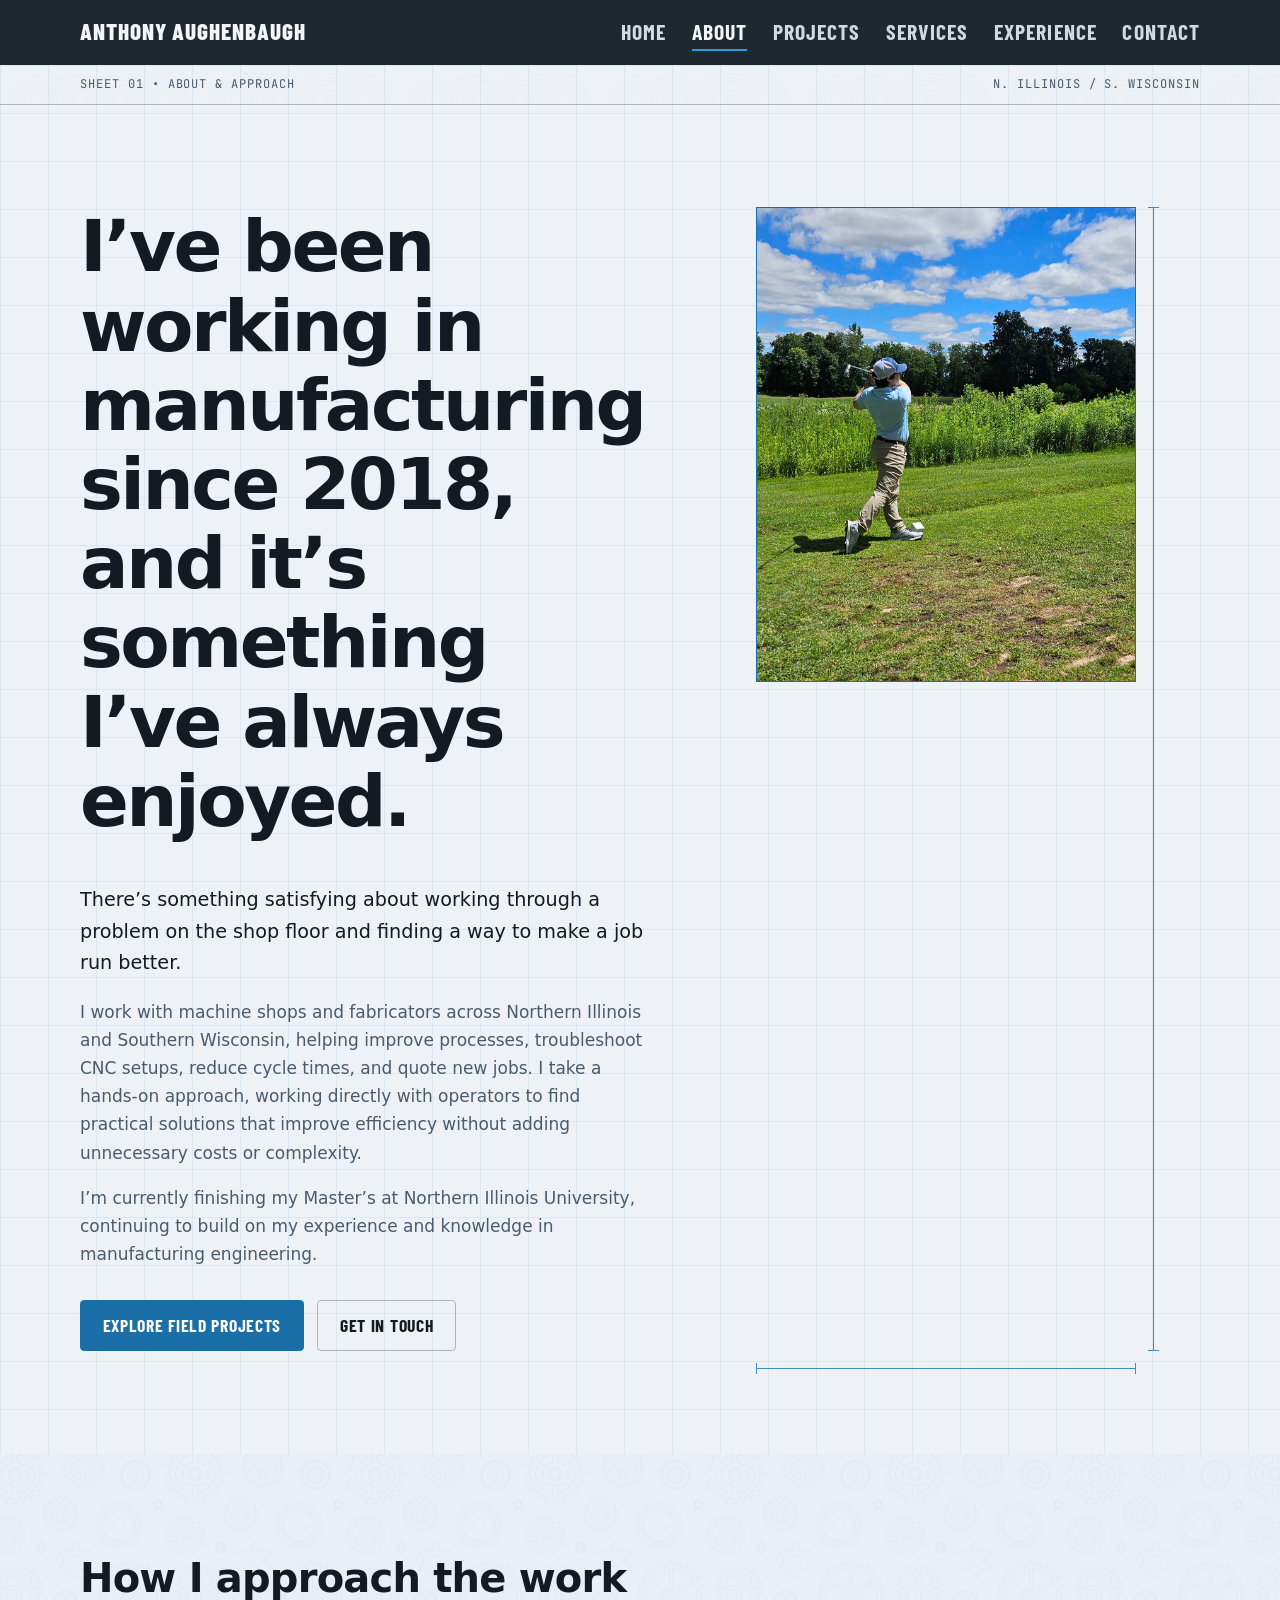
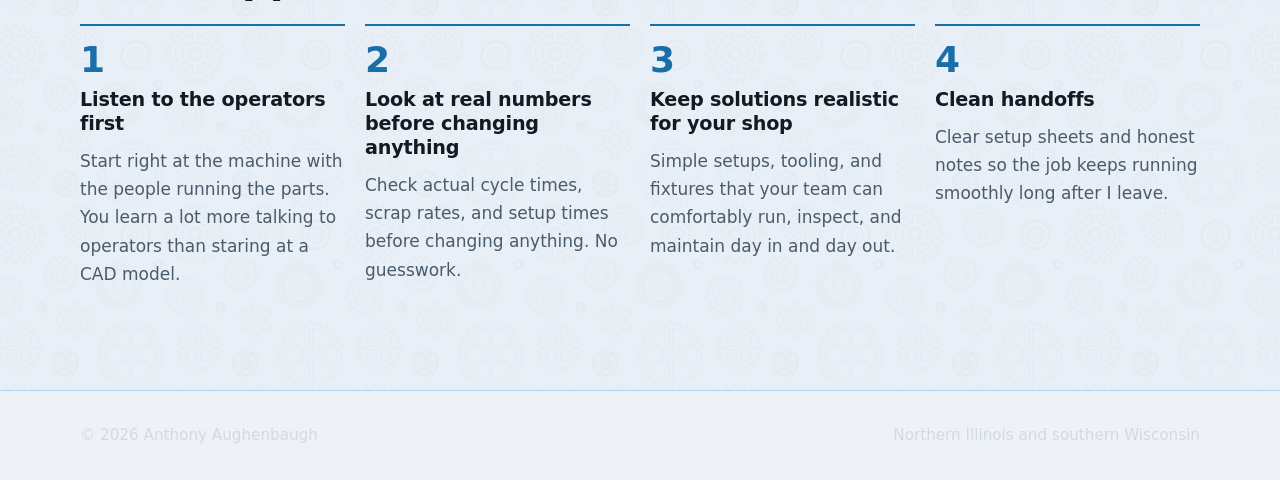
==== commit 5eff61e9: "Replace scroll navbar with ultra-minimalist thin line bar: lines only, active blue, white inactive w" ====
--- a/about.html
+++ b/about.html
@@ -60,6 +60,14 @@
           </div>
         </div>
       </nav>
+      <nav class="mini-bar" aria-label="Quick navigation">
+        <a href="index.html" class="mini-item" data-title="Home" aria-label="Home"><span class="mini-line"></span></a>
+        <a href="about.html" class="mini-item active" data-title="About" aria-label="About" aria-current="page"><span class="mini-line"></span></a>
+        <a href="projects.html" class="mini-item" data-title="Projects" aria-label="Projects"><span class="mini-line"></span></a>
+        <a href="services.html" class="mini-item" data-title="Services" aria-label="Services"><span class="mini-line"></span></a>
+        <a href="experience.html" class="mini-item" data-title="Experience" aria-label="Experience"><span class="mini-line"></span></a>
+        <a href="contact.html" class="mini-item" data-title="Contact" aria-label="Contact"><span class="mini-line"></span></a>
+      </nav>
     </div>
   </header>
 
--- a/styles.css
+++ b/styles.css
@@ -48,7 +48,19 @@
 
 .wrap { width: min(100% - 2.5rem, var(--wrap)); margin-inline: auto; }
 .section { padding: clamp(3.5rem, 8vw, 6.5rem) 0; }
-.section-alt { background: var(--bg-alt); }
+.section-alt {
+  background: var(--bg-alt);
+  position: relative;
+}
+.section-alt::before {
+  content: "";
+  position: absolute;
+  inset: 0;
+  background: url('assets/floating-cogs.svg') repeat;
+  background-size: 180px 180px;
+  opacity: 0.025;
+  pointer-events: none;
+}
 .split { display: grid; gap: 3rem; grid-template-columns: 1fr; }
 .grid { display: grid; gap: 1.25rem; }
 .grid-3 { grid-template-columns: repeat(auto-fit, minmax(260px, 1fr)); }
@@ -154,6 +166,16 @@
   padding: .6rem 0;
   border-bottom: 1px solid var(--line);
   background: transparent;
+  position: relative;
+}
+.main-light .strip::before {
+  content: "";
+  position: absolute;
+  inset: 0;
+  background: url('assets/Retro Line Patterns.svg') repeat;
+  background-size: 200px 180px;
+  opacity: 0.018;
+  pointer-events: none;
 }
 .main-light .strip .wrap {
   display: flex;
@@ -179,12 +201,28 @@
 
 /* Header */
 .site-header {
-  position: sticky; top: 0; z-index: 50; background: rgba(19, 26, 34, .92);
-  backdrop-filter: blur(8px); border-bottom: 1px solid transparent; transition: border-color .2s;
+  position: sticky;
+  top: 0;
+  z-index: 500;
+  background: rgba(19, 26, 34, 0.94);
+  backdrop-filter: blur(10px);
+  -webkit-backdrop-filter: blur(10px);
+  border-bottom: 1px solid transparent;
   padding-top: env(safe-area-inset-top, 0px);
-}
-.site-header.scrolled { border-bottom-color: var(--line); }
-.header-inner { display: flex; align-items: center; justify-content: space-between; min-height: 4rem; }
+  transition:
+    min-height 0.3s cubic-bezier(0.16, 1, 0.3, 1),
+    background-color 0.3s ease,
+    border-color 0.3s ease,
+    box-shadow 0.3s ease;
+}
+.header-inner {
+  display: flex;
+  align-items: center;
+  justify-content: space-between;
+  min-height: 4rem;
+  position: relative;
+  transition: min-height 0.3s cubic-bezier(0.16, 1, 0.3, 1);
+}
 .brand {
   color: var(--text);
   font-family: var(--disp);
@@ -196,6 +234,11 @@
   line-height: 1;
   display: inline-flex;
   align-items: center;
+  white-space: nowrap;
+  transition: opacity 0.25s ease, transform 0.25s ease, color 0.2s ease;
+}
+.site-nav {
+  transition: opacity 0.25s ease;
 }
 .site-nav ul { display: flex; align-items: center; gap: 1.6rem; list-style: none; margin: 0; padding: 0; }
 .site-nav ul a:not(.btn) {
@@ -212,6 +255,146 @@
 }
 .site-nav ul a:not(.btn):hover { color: var(--text); border-bottom-color: var(--warm); }
 .site-nav ul a[aria-current="page"] { color: var(--text); border-bottom-color: var(--accent); }
+
+/* Scrolled Minimalist Mode: Thin bar, no letters, lines only */
+.site-header.scrolled {
+  background: rgba(13, 19, 27, 0.96);
+  border-bottom: 1px solid rgba(255, 255, 255, 0.08);
+  box-shadow: 0 4px 20px rgba(0, 0, 0, 0.45);
+}
+.site-header.scrolled .header-inner {
+  min-height: 2.15rem; /* ~34px super-thin bar */
+  justify-content: center;
+}
+.site-header.scrolled .brand {
+  opacity: 0;
+  pointer-events: none;
+  position: absolute;
+  transform: translateY(-6px);
+}
+.site-header.scrolled .site-nav {
+  opacity: 0;
+  pointer-events: none;
+  position: absolute;
+  visibility: hidden;
+}
+.site-header.scrolled .nav-toggle {
+  opacity: 0;
+  pointer-events: none;
+  position: absolute;
+  display: none !important;
+}
+
+/* Minimalist navigation bar with lines */
+.mini-bar {
+  display: none;
+  align-items: center;
+  justify-content: center;
+  gap: 10px;
+  margin: 0 auto;
+  position: relative;
+  z-index: 10;
+}
+.site-header.scrolled .mini-bar {
+  display: inline-flex;
+  animation: miniBarFadeIn 0.25s cubic-bezier(0.16, 1, 0.3, 1) forwards;
+}
+
+@keyframes miniBarFadeIn {
+  from {
+    opacity: 0;
+    transform: translateY(-4px) scale(0.96);
+  }
+  to {
+    opacity: 1;
+    transform: translateY(0) scale(1);
+  }
+}
+
+.mini-item {
+  display: inline-flex;
+  align-items: center;
+  justify-content: center;
+  width: 36px;
+  height: 26px;
+  padding: 0;
+  text-decoration: none;
+  position: relative;
+  border-radius: 4px;
+  cursor: pointer;
+}
+
+.mini-item:focus-visible {
+  outline: 2px solid var(--accent);
+  outline-offset: 2px;
+}
+
+.mini-line {
+  display: block;
+  width: 22px;
+  height: 3px;
+  border-radius: 99px;
+  background: rgba(255, 255, 255, 0.85);
+  box-shadow: 0 1px 2px rgba(0, 0, 0, 0.4);
+  transition:
+    background-color 0.2s ease,
+    width 0.2s ease,
+    transform 0.2s ease,
+    box-shadow 0.2s ease;
+}
+
+/* Active page line: Blueprint Blue with subtle glow */
+.mini-item.active .mini-line,
+.mini-item[aria-current="page"] .mini-line {
+  background: var(--accent);
+  width: 28px;
+  box-shadow: 0 0 10px rgba(45, 156, 219, 0.85), 0 0 2px rgba(45, 156, 219, 1);
+}
+
+/* Line hover effects */
+.mini-item:hover .mini-line {
+  background: #FFFFFF;
+  transform: scaleY(1.33);
+  box-shadow: 0 0 8px rgba(255, 255, 255, 0.7);
+}
+.mini-item.active:hover .mini-line,
+.mini-item[aria-current="page"]:hover .mini-line {
+  background: var(--accent-hover);
+  transform: scaleY(1.33);
+  box-shadow: 0 0 12px rgba(98, 183, 238, 0.95);
+}
+
+/* Micro-tooltip on hover / keyboard focus */
+.mini-item::after {
+  content: attr(data-title);
+  position: absolute;
+  top: calc(100% + 5px);
+  left: 50%;
+  transform: translateX(-50%) translateY(-2px);
+  opacity: 0;
+  visibility: hidden;
+  pointer-events: none;
+  font-family: var(--disp);
+  font-size: 0.75rem;
+  font-weight: 700;
+  letter-spacing: 0.06em;
+  text-transform: uppercase;
+  color: #FFFFFF;
+  background: rgba(13, 19, 27, 0.96);
+  border: 1px solid rgba(255, 255, 255, 0.14);
+  padding: 2px 7px;
+  border-radius: 3px;
+  white-space: nowrap;
+  box-shadow: 0 4px 14px rgba(0, 0, 0, 0.5);
+  transition: opacity 0.15s ease, transform 0.15s ease, visibility 0.15s;
+  z-index: 1000;
+}
+.mini-item:hover::after,
+.mini-item:focus-visible::after {
+  opacity: 1;
+  visibility: visible;
+  transform: translateX(-50%) translateY(0);
+}
 /* Modern 3-line Hamburger / Morphing X Button */
 .nav-toggle {
   display: none;
@@ -1113,6 +1296,25 @@
   }
   .site-header {
     z-index: 500;
+  }
+  .header-inner {
+    min-height: 4rem;
+  }
+  .site-header.scrolled .header-inner {
+    min-height: 2.15rem;
+  }
+  .site-header.scrolled .mini-bar {
+    gap: 6px;
+  }
+  .site-header.scrolled .mini-item {
+    width: 32px;
+  }
+  .site-header.scrolled .mini-line {
+    width: 18px;
+  }
+  .site-header.scrolled .mini-item.active .mini-line,
+  .site-header.scrolled .mini-item[aria-current="page"] .mini-line {
+    width: 24px;
   }
   body.nav-open .site-header {
     z-index: 1200;
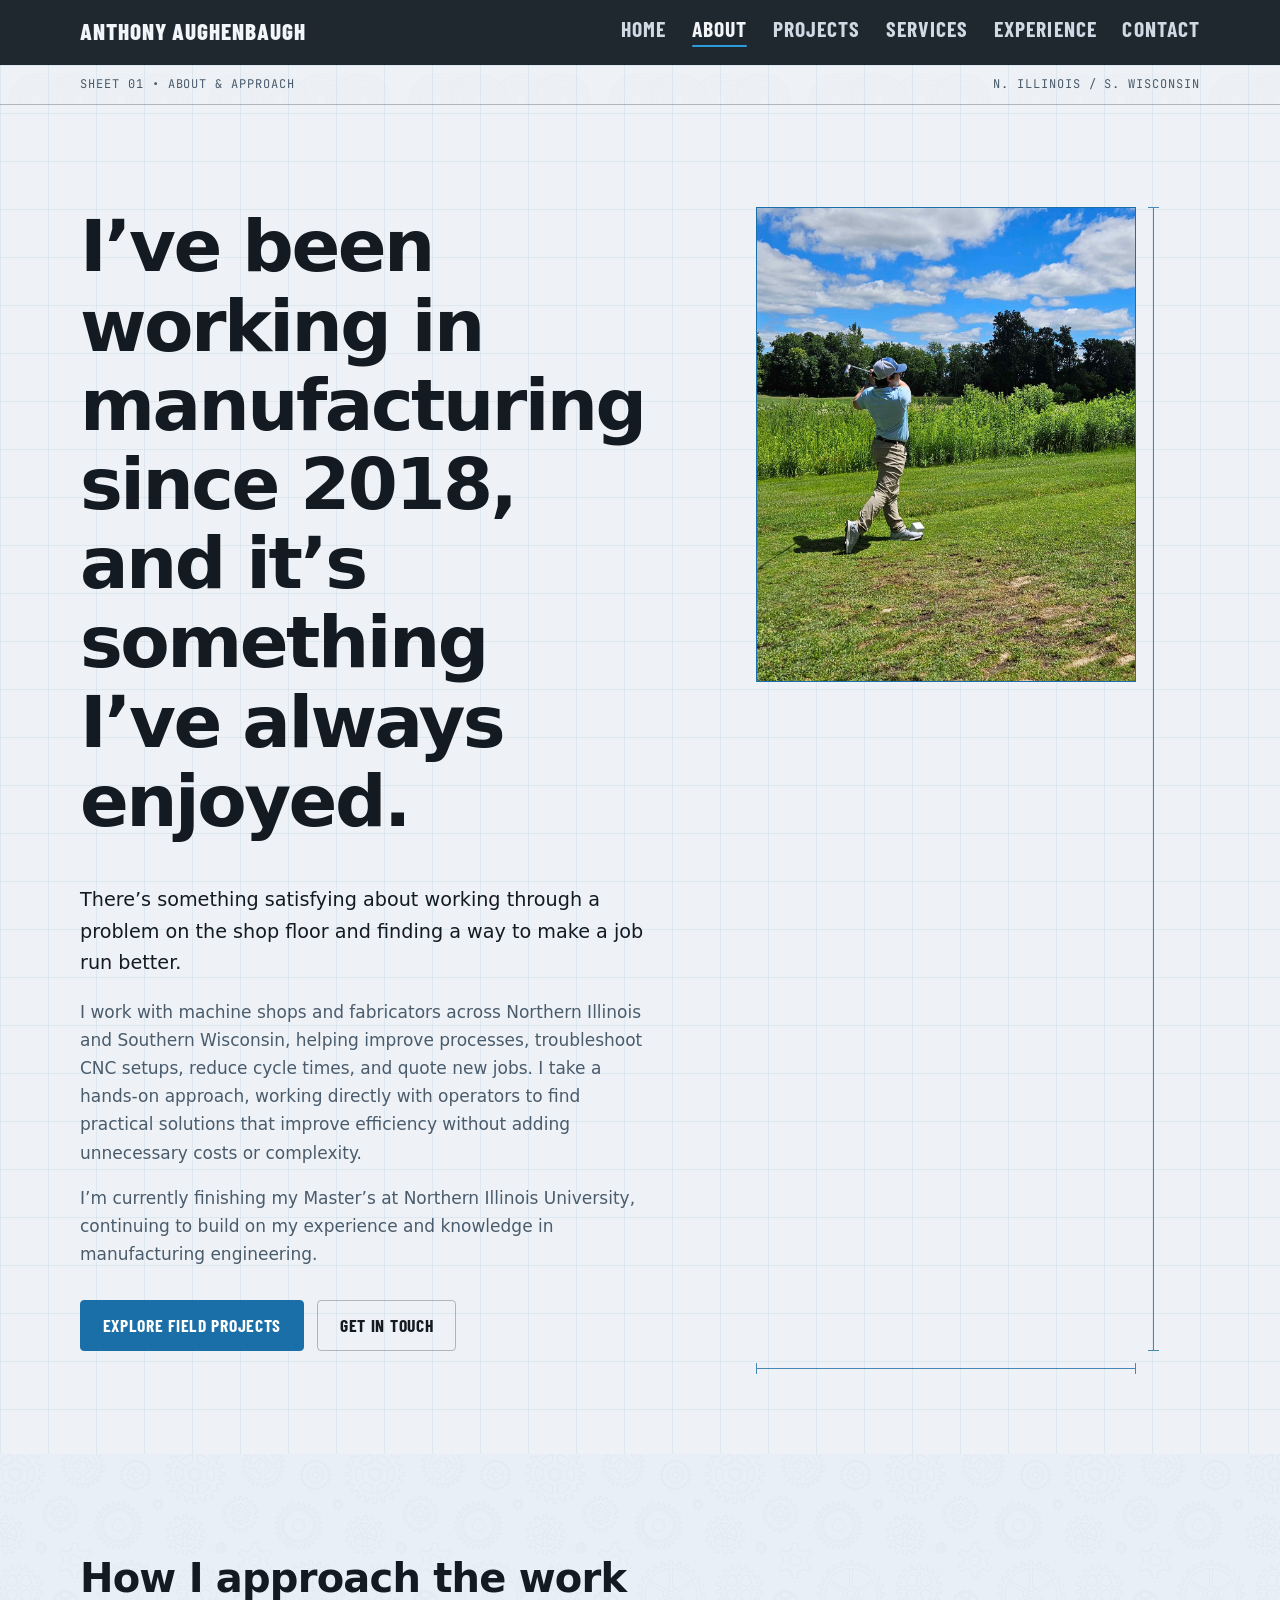
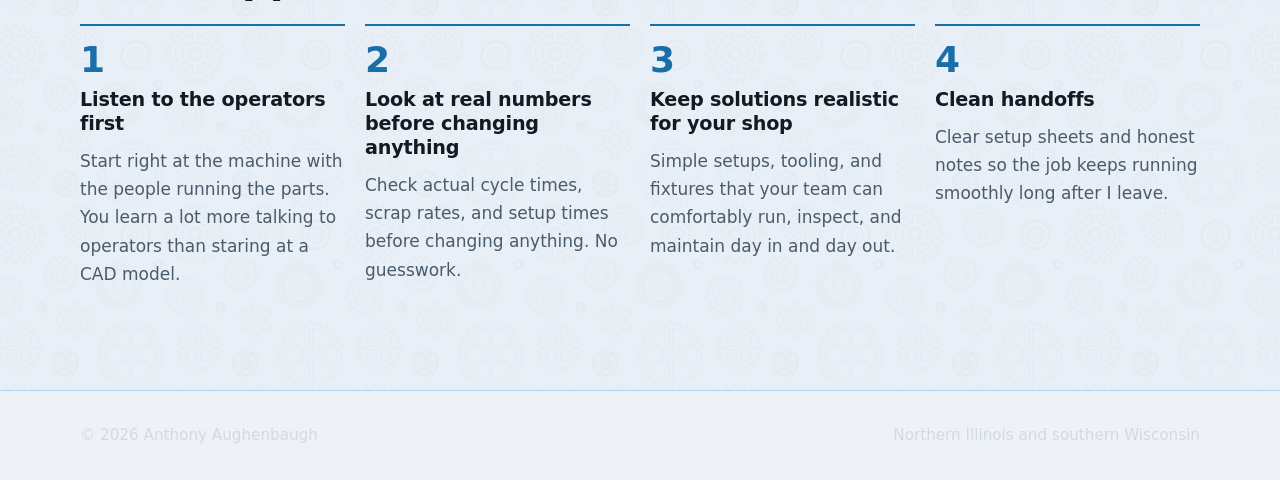
==== commit eb697440: "Align minimalist lines directly under respective navbar choices; hide letters on scroll; blue for ac" ====
--- a/about.html
+++ b/about.html
@@ -30,12 +30,12 @@
           <span class="site-nav-label">Navigation</span>
         </div>
         <ul>
-          <li><a href="index.html">Home</a></li>
-          <li><a href="about.html" aria-current="page">About</a></li>
-          <li><a href="projects.html">Projects</a></li>
-          <li><a href="services.html">Services</a></li>
-          <li><a href="experience.html">Experience</a></li>
-          <li><a href="contact.html">Contact</a></li>
+          <li><a href="index.html" data-title="Home"><span class="nav-text">Home</span><span class="nav-indicator" aria-hidden="true"></span></a></li>
+          <li><a href="about.html" aria-current="page" data-title="About"><span class="nav-text">About</span><span class="nav-indicator" aria-hidden="true"></span></a></li>
+          <li><a href="projects.html" data-title="Projects"><span class="nav-text">Projects</span><span class="nav-indicator" aria-hidden="true"></span></a></li>
+          <li><a href="services.html" data-title="Services"><span class="nav-text">Services</span><span class="nav-indicator" aria-hidden="true"></span></a></li>
+          <li><a href="experience.html" data-title="Experience"><span class="nav-text">Experience</span><span class="nav-indicator" aria-hidden="true"></span></a></li>
+          <li><a href="contact.html" data-title="Contact"><span class="nav-text">Contact</span><span class="nav-indicator" aria-hidden="true"></span></a></li>
         </ul>
         <div class="site-nav-footer">
           <div class="site-nav-header">
@@ -59,14 +59,6 @@
             </a>
           </div>
         </div>
-      </nav>
-      <nav class="mini-bar" aria-label="Quick navigation">
-        <a href="index.html" class="mini-item" data-title="Home" aria-label="Home"><span class="mini-line"></span></a>
-        <a href="about.html" class="mini-item active" data-title="About" aria-label="About" aria-current="page"><span class="mini-line"></span></a>
-        <a href="projects.html" class="mini-item" data-title="Projects" aria-label="Projects"><span class="mini-line"></span></a>
-        <a href="services.html" class="mini-item" data-title="Services" aria-label="Services"><span class="mini-line"></span></a>
-        <a href="experience.html" class="mini-item" data-title="Experience" aria-label="Experience"><span class="mini-line"></span></a>
-        <a href="contact.html" class="mini-item" data-title="Contact" aria-label="Contact"><span class="mini-line"></span></a>
       </nav>
     </div>
   </header>
--- a/styles.css
+++ b/styles.css
@@ -235,140 +235,157 @@
   display: inline-flex;
   align-items: center;
   white-space: nowrap;
-  transition: opacity 0.25s ease, transform 0.25s ease, color 0.2s ease;
-}
+  transition: opacity 0.25s ease, transform 0.25s ease;
+}
+
+/* Primary Desktop Navigation */
 .site-nav {
+  display: flex;
+  align-items: center;
   transition: opacity 0.25s ease;
 }
-.site-nav ul { display: flex; align-items: center; gap: 1.6rem; list-style: none; margin: 0; padding: 0; }
+.site-nav ul {
+  display: flex;
+  align-items: center;
+  gap: 1.6rem;
+  list-style: none;
+  margin: 0;
+  padding: 0;
+}
+.site-nav ul li {
+  display: inline-flex;
+  align-items: center;
+  justify-content: center;
+}
 .site-nav ul a:not(.btn) {
+  display: inline-flex;
+  flex-direction: column;
+  align-items: center;
+  justify-content: center;
+  text-decoration: none;
+  padding: 0.3rem 0;
+  position: relative;
+  cursor: pointer;
+}
+
+.nav-text {
   color: var(--text-2);
-  text-decoration: none;
   font-family: var(--disp);
   font-size: 1.35rem;
   font-weight: 700;
   letter-spacing: 0.05em;
   text-transform: uppercase;
-  padding: .3rem 0;
-  border-bottom: 2px solid transparent;
-  transition: color .2s, border-color .2s;
-}
-.site-nav ul a:not(.btn):hover { color: var(--text); border-bottom-color: var(--warm); }
-.site-nav ul a[aria-current="page"] { color: var(--text); border-bottom-color: var(--accent); }
-
-/* Scrolled Minimalist Mode: Thin bar, no letters, lines only */
+  line-height: 1.1;
+  transition: color 0.2s ease;
+}
+.site-nav ul a:not(.btn):hover .nav-text {
+  color: var(--text);
+}
+.site-nav ul a[aria-current="page"] .nav-text {
+  color: var(--text);
+}
+
+/* Navigation Line Indicator */
+.nav-indicator {
+  display: block;
+  width: 100%;
+  height: 2px;
+  background: transparent;
+  border-radius: 99px;
+  margin-top: 4px;
+  transition:
+    background-color 0.2s ease,
+    width 0.2s ease,
+    height 0.2s ease,
+    transform 0.2s ease,
+    box-shadow 0.2s ease;
+}
+.site-nav ul a:not(.btn):hover .nav-indicator {
+  background: var(--warm);
+}
+.site-nav ul a[aria-current="page"] .nav-indicator {
+  background: var(--accent);
+}
+
+/* ==========================================================================
+   Scrolled Minimalist Mode:
+   - Brand hides smoothly.
+   - Header collapses to 36px thin bar.
+   - Navbar choices stay directly on the right in their exact column positions.
+   - Letters disappear ("no letters").
+   - White lines for inactive choices, Blue line for active choice directly
+     under their respective navbar positions.
+   ========================================================================== */
 .site-header.scrolled {
   background: rgba(13, 19, 27, 0.96);
   border-bottom: 1px solid rgba(255, 255, 255, 0.08);
   box-shadow: 0 4px 20px rgba(0, 0, 0, 0.45);
 }
 .site-header.scrolled .header-inner {
-  min-height: 2.15rem; /* ~34px super-thin bar */
-  justify-content: center;
+  min-height: 2.25rem; /* ~36px thin bar */
+  justify-content: flex-end; /* Keep directly under respective navbar choices */
 }
 .site-header.scrolled .brand {
   opacity: 0;
   pointer-events: none;
   position: absolute;
-  transform: translateY(-6px);
+  left: 0;
+  transform: translateX(-14px);
 }
 .site-header.scrolled .site-nav {
-  opacity: 0;
-  pointer-events: none;
-  position: absolute;
-  visibility: hidden;
-}
-.site-header.scrolled .nav-toggle {
-  opacity: 0;
-  pointer-events: none;
-  position: absolute;
+  display: flex !important;
+  opacity: 1 !important;
+  visibility: visible !important;
+  pointer-events: auto !important;
+}
+.site-header.scrolled .site-nav ul {
+  gap: 1.6rem;
+}
+.site-header.scrolled .site-nav ul a:not(.btn) {
+  min-width: 32px;
+  min-height: 28px;
+  padding: 0;
+  justify-content: center;
+}
+
+/* Hide letters completely in scrolled mode */
+.site-header.scrolled .nav-text {
   display: none !important;
 }
 
-/* Minimalist navigation bar with lines */
-.mini-bar {
-  display: none;
-  align-items: center;
-  justify-content: center;
-  gap: 10px;
-  margin: 0 auto;
-  position: relative;
-  z-index: 10;
-}
-.site-header.scrolled .mini-bar {
-  display: inline-flex;
-  animation: miniBarFadeIn 0.25s cubic-bezier(0.16, 1, 0.3, 1) forwards;
-}
-
-@keyframes miniBarFadeIn {
-  from {
-    opacity: 0;
-    transform: translateY(-4px) scale(0.96);
-  }
-  to {
-    opacity: 1;
-    transform: translateY(0) scale(1);
-  }
-}
-
-.mini-item {
-  display: inline-flex;
-  align-items: center;
-  justify-content: center;
-  width: 36px;
-  height: 26px;
-  padding: 0;
-  text-decoration: none;
-  position: relative;
-  border-radius: 4px;
-  cursor: pointer;
-}
-
-.mini-item:focus-visible {
-  outline: 2px solid var(--accent);
-  outline-offset: 2px;
-}
-
-.mini-line {
-  display: block;
-  width: 22px;
+/* Transform indicator into line: white for inactive, blue for active */
+.site-header.scrolled .nav-indicator {
+  width: 26px;
   height: 3px;
-  border-radius: 99px;
-  background: rgba(255, 255, 255, 0.85);
-  box-shadow: 0 1px 2px rgba(0, 0, 0, 0.4);
-  transition:
-    background-color 0.2s ease,
-    width 0.2s ease,
-    transform 0.2s ease,
-    box-shadow 0.2s ease;
-}
-
-/* Active page line: Blueprint Blue with subtle glow */
-.mini-item.active .mini-line,
-.mini-item[aria-current="page"] .mini-line {
+  margin-top: 0;
+  background: #FFFFFF;
+  box-shadow: 0 1px 3px rgba(0, 0, 0, 0.4);
+}
+
+/* Active page: Blue line with technical glow */
+.site-header.scrolled .site-nav ul a[aria-current="page"] .nav-indicator {
   background: var(--accent);
-  width: 28px;
-  box-shadow: 0 0 10px rgba(45, 156, 219, 0.85), 0 0 2px rgba(45, 156, 219, 1);
-}
-
-/* Line hover effects */
-.mini-item:hover .mini-line {
+  width: 30px;
+  box-shadow: 0 0 10px rgba(45, 156, 219, 0.9), 0 0 2px rgba(45, 156, 219, 1);
+}
+
+/* Hover effects on lines */
+.site-header.scrolled .site-nav ul a:not(.btn):hover .nav-indicator {
   background: #FFFFFF;
   transform: scaleY(1.33);
-  box-shadow: 0 0 8px rgba(255, 255, 255, 0.7);
-}
-.mini-item.active:hover .mini-line,
-.mini-item[aria-current="page"]:hover .mini-line {
+  box-shadow: 0 0 8px rgba(255, 255, 255, 0.8);
+}
+.site-header.scrolled .site-nav ul a[aria-current="page"]:hover .nav-indicator {
   background: var(--accent-hover);
   transform: scaleY(1.33);
-  box-shadow: 0 0 12px rgba(98, 183, 238, 0.95);
-}
-
-/* Micro-tooltip on hover / keyboard focus */
-.mini-item::after {
+  box-shadow: 0 0 12px rgba(98, 183, 238, 1);
+}
+
+/* Micro-tooltip on hover / keyboard focus in scrolled mode */
+.site-header.scrolled .site-nav ul a::after {
   content: attr(data-title);
   position: absolute;
-  top: calc(100% + 5px);
+  top: calc(100% + 6px);
   left: 50%;
   transform: translateX(-50%) translateY(-2px);
   opacity: 0;
@@ -389,8 +406,8 @@
   transition: opacity 0.15s ease, transform 0.15s ease, visibility 0.15s;
   z-index: 1000;
 }
-.mini-item:hover::after,
-.mini-item:focus-visible::after {
+.site-header.scrolled .site-nav ul a:hover::after,
+.site-header.scrolled .site-nav ul a:focus-visible::after {
   opacity: 1;
   visibility: visible;
   transform: translateX(-50%) translateY(0);
@@ -1301,20 +1318,52 @@
     min-height: 4rem;
   }
   .site-header.scrolled .header-inner {
-    min-height: 2.15rem;
-  }
-  .site-header.scrolled .mini-bar {
-    gap: 6px;
-  }
-  .site-header.scrolled .mini-item {
-    width: 32px;
-  }
-  .site-header.scrolled .mini-line {
-    width: 18px;
-  }
-  .site-header.scrolled .mini-item.active .mini-line,
-  .site-header.scrolled .mini-item[aria-current="page"] .mini-line {
-    width: 24px;
+    min-height: 2.25rem;
+    justify-content: flex-end;
+  }
+  .site-header.scrolled .nav-toggle {
+    display: none !important;
+  }
+  .site-header.scrolled .site-nav {
+    position: static !important;
+    width: auto !important;
+    height: auto !important;
+    background: transparent !important;
+    border: none !important;
+    box-shadow: none !important;
+    padding: 0 !important;
+    transform: none !important;
+    visibility: visible !important;
+    overflow: visible !important;
+    display: flex !important;
+    align-items: center !important;
+    justify-content: flex-end !important;
+    z-index: auto !important;
+  }
+  .site-header.scrolled .site-nav-header,
+  .site-header.scrolled .site-nav-footer {
+    display: none !important;
+  }
+  .site-header.scrolled .site-nav ul {
+    flex-direction: row !important;
+    gap: 8px !important;
+    width: auto !important;
+    justify-content: flex-end !important;
+  }
+  .site-header.scrolled .site-nav li {
+    border-bottom: none !important;
+  }
+  .site-header.scrolled .site-nav ul a:not(.btn) {
+    min-width: 28px !important;
+    min-height: 26px !important;
+    padding: 0 !important;
+    justify-content: center !important;
+  }
+  .site-header.scrolled .nav-indicator {
+    width: 18px !important;
+  }
+  .site-header.scrolled .site-nav ul a[aria-current="page"] .nav-indicator {
+    width: 24px !important;
   }
   body.nav-open .site-header {
     z-index: 1200;
@@ -1421,6 +1470,9 @@
     color: #FFFFFF;
     padding-left: 0.5rem;
   }
+  .site-nav.open .nav-indicator {
+    display: none !important;
+  }
   .site-nav .btn {
     display: block;
     margin-top: 1.15rem;
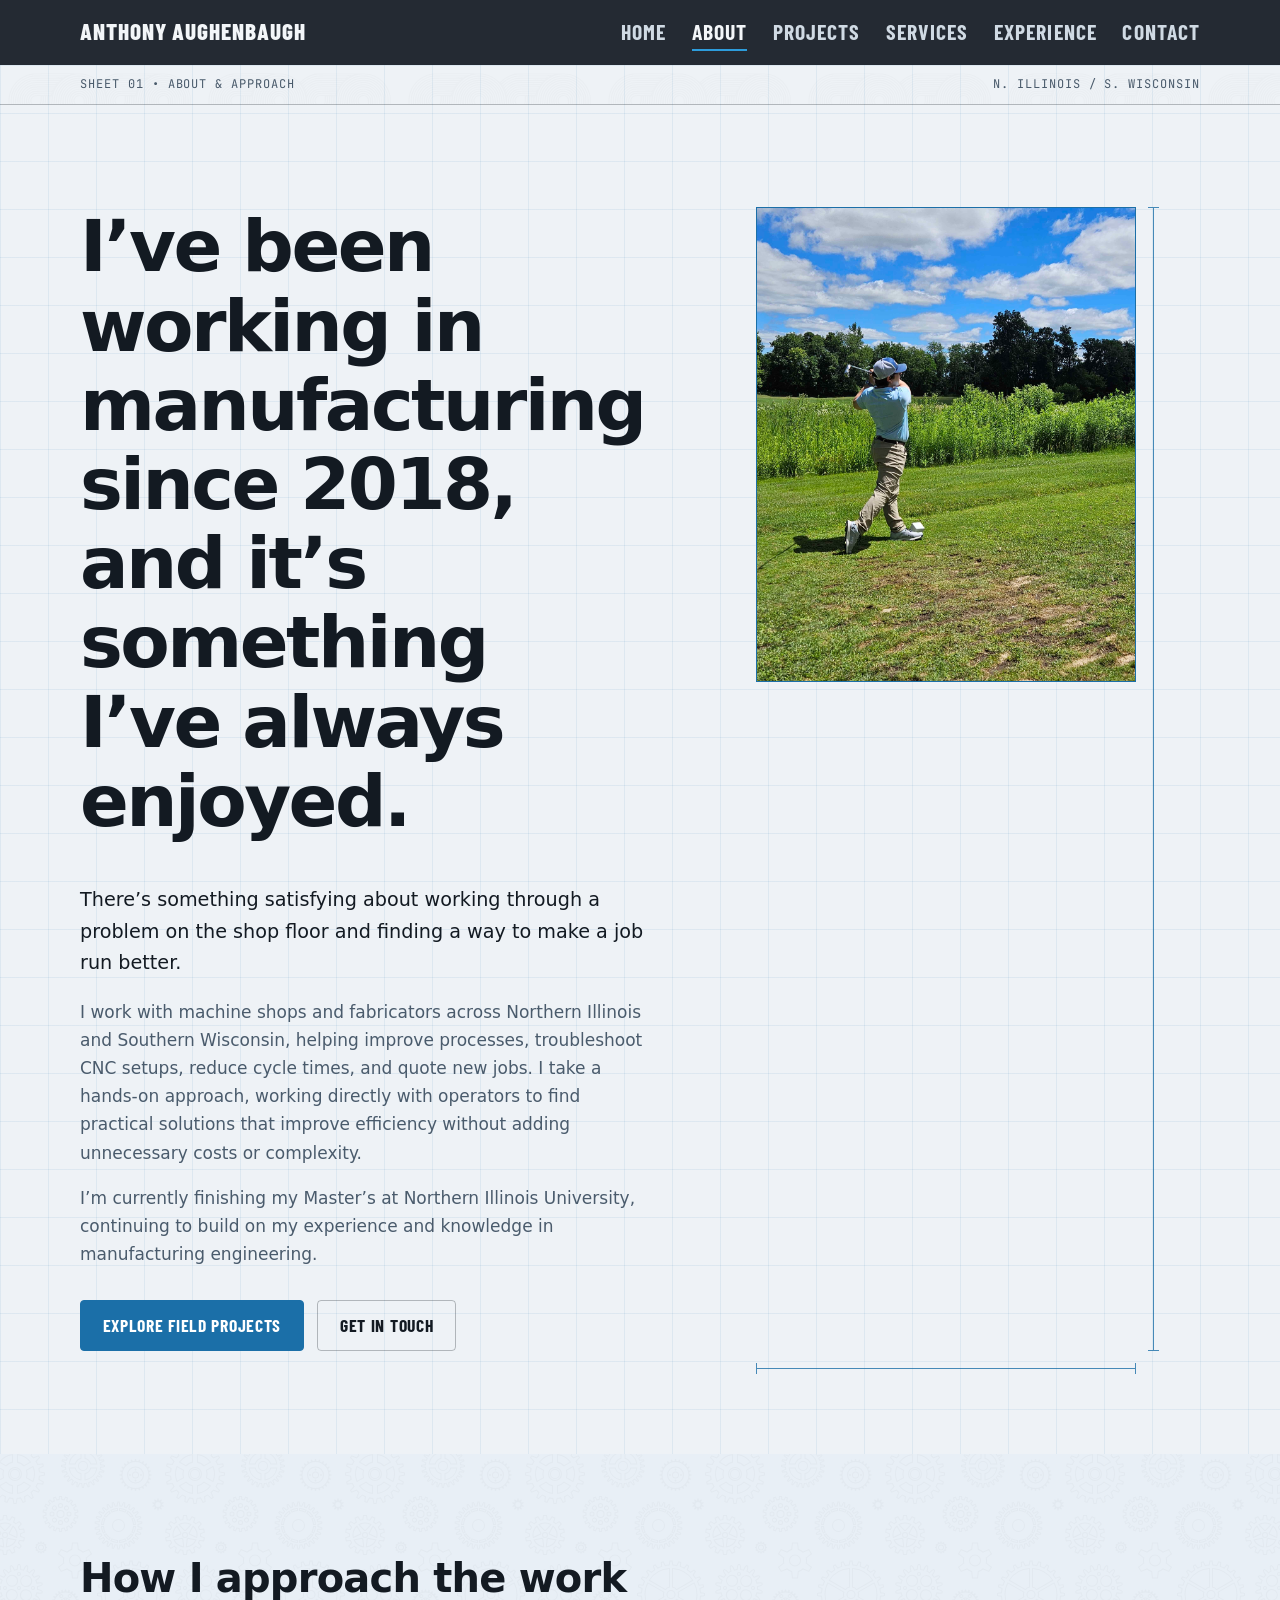
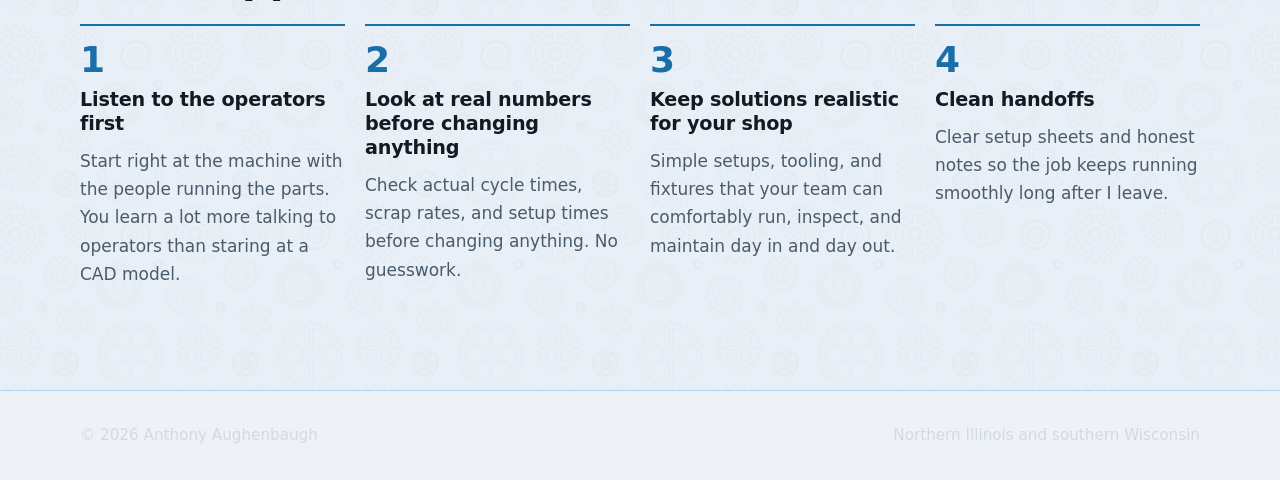
==== commit cb4614e2: "Revert all navbar experiments back to stable version (fe56661)" ====
--- a/about.html
+++ b/about.html
@@ -30,12 +30,12 @@
           <span class="site-nav-label">Navigation</span>
         </div>
         <ul>
-          <li><a href="index.html" data-title="Home"><span class="nav-text">Home</span><span class="nav-indicator" aria-hidden="true"></span></a></li>
-          <li><a href="about.html" aria-current="page" data-title="About"><span class="nav-text">About</span><span class="nav-indicator" aria-hidden="true"></span></a></li>
-          <li><a href="projects.html" data-title="Projects"><span class="nav-text">Projects</span><span class="nav-indicator" aria-hidden="true"></span></a></li>
-          <li><a href="services.html" data-title="Services"><span class="nav-text">Services</span><span class="nav-indicator" aria-hidden="true"></span></a></li>
-          <li><a href="experience.html" data-title="Experience"><span class="nav-text">Experience</span><span class="nav-indicator" aria-hidden="true"></span></a></li>
-          <li><a href="contact.html" data-title="Contact"><span class="nav-text">Contact</span><span class="nav-indicator" aria-hidden="true"></span></a></li>
+          <li><a href="index.html">Home</a></li>
+          <li><a href="about.html" aria-current="page">About</a></li>
+          <li><a href="projects.html">Projects</a></li>
+          <li><a href="services.html">Services</a></li>
+          <li><a href="experience.html">Experience</a></li>
+          <li><a href="contact.html">Contact</a></li>
         </ul>
         <div class="site-nav-footer">
           <div class="site-nav-header">
--- a/styles.css
+++ b/styles.css
@@ -201,28 +201,12 @@
 
 /* Header */
 .site-header {
-  position: sticky;
-  top: 0;
-  z-index: 500;
-  background: rgba(19, 26, 34, 0.94);
-  backdrop-filter: blur(10px);
-  -webkit-backdrop-filter: blur(10px);
-  border-bottom: 1px solid transparent;
+  position: sticky; top: 0; z-index: 50; background: rgba(19, 26, 34, .92);
+  backdrop-filter: blur(8px); border-bottom: 1px solid transparent; transition: border-color .2s;
   padding-top: env(safe-area-inset-top, 0px);
-  transition:
-    min-height 0.3s cubic-bezier(0.16, 1, 0.3, 1),
-    background-color 0.3s ease,
-    border-color 0.3s ease,
-    box-shadow 0.3s ease;
-}
-.header-inner {
-  display: flex;
-  align-items: center;
-  justify-content: space-between;
-  min-height: 4rem;
-  position: relative;
-  transition: min-height 0.3s cubic-bezier(0.16, 1, 0.3, 1);
-}
+}
+.site-header.scrolled { border-bottom-color: var(--line); }
+.header-inner { display: flex; align-items: center; justify-content: space-between; min-height: 4rem; }
 .brand {
   color: var(--text);
   font-family: var(--disp);
@@ -234,184 +218,22 @@
   line-height: 1;
   display: inline-flex;
   align-items: center;
-  white-space: nowrap;
-  transition: opacity 0.25s ease, transform 0.25s ease;
-}
-
-/* Primary Desktop Navigation */
-.site-nav {
-  display: flex;
-  align-items: center;
-  transition: opacity 0.25s ease;
-}
-.site-nav ul {
-  display: flex;
-  align-items: center;
-  gap: 1.6rem;
-  list-style: none;
-  margin: 0;
-  padding: 0;
-}
-.site-nav ul li {
-  display: inline-flex;
-  align-items: center;
-  justify-content: center;
-}
+}
+.site-nav ul { display: flex; align-items: center; gap: 1.6rem; list-style: none; margin: 0; padding: 0; }
 .site-nav ul a:not(.btn) {
-  display: inline-flex;
-  flex-direction: column;
-  align-items: center;
-  justify-content: center;
+  color: var(--text-2);
   text-decoration: none;
-  padding: 0.3rem 0;
-  position: relative;
-  cursor: pointer;
-}
-
-.nav-text {
-  color: var(--text-2);
   font-family: var(--disp);
   font-size: 1.35rem;
   font-weight: 700;
   letter-spacing: 0.05em;
   text-transform: uppercase;
-  line-height: 1.1;
-  transition: color 0.2s ease;
-}
-.site-nav ul a:not(.btn):hover .nav-text {
-  color: var(--text);
-}
-.site-nav ul a[aria-current="page"] .nav-text {
-  color: var(--text);
-}
-
-/* Navigation Line Indicator */
-.nav-indicator {
-  display: block;
-  width: 100%;
-  height: 2px;
-  background: transparent;
-  border-radius: 99px;
-  margin-top: 4px;
-  transition:
-    background-color 0.2s ease,
-    width 0.2s ease,
-    height 0.2s ease,
-    transform 0.2s ease,
-    box-shadow 0.2s ease;
-}
-.site-nav ul a:not(.btn):hover .nav-indicator {
-  background: var(--warm);
-}
-.site-nav ul a[aria-current="page"] .nav-indicator {
-  background: var(--accent);
-}
-
-/* ==========================================================================
-   Scrolled Minimalist Mode:
-   - Brand hides smoothly.
-   - Header collapses to 36px thin bar.
-   - Navbar choices stay directly on the right in their exact column positions.
-   - Letters disappear ("no letters").
-   - White lines for inactive choices, Blue line for active choice directly
-     under their respective navbar positions.
-   ========================================================================== */
-.site-header.scrolled {
-  background: rgba(13, 19, 27, 0.96);
-  border-bottom: 1px solid rgba(255, 255, 255, 0.08);
-  box-shadow: 0 4px 20px rgba(0, 0, 0, 0.45);
-}
-.site-header.scrolled .header-inner {
-  min-height: 2.25rem; /* ~36px thin bar */
-  justify-content: flex-end; /* Keep directly under respective navbar choices */
-}
-.site-header.scrolled .brand {
-  opacity: 0;
-  pointer-events: none;
-  position: absolute;
-  left: 0;
-  transform: translateX(-14px);
-}
-.site-header.scrolled .site-nav {
-  display: flex !important;
-  opacity: 1 !important;
-  visibility: visible !important;
-  pointer-events: auto !important;
-}
-.site-header.scrolled .site-nav ul {
-  gap: 1.6rem;
-}
-.site-header.scrolled .site-nav ul a:not(.btn) {
-  min-width: 32px;
-  min-height: 28px;
-  padding: 0;
-  justify-content: center;
-}
-
-/* Hide letters completely in scrolled mode */
-.site-header.scrolled .nav-text {
-  display: none !important;
-}
-
-/* Transform indicator into line: white for inactive, blue for active */
-.site-header.scrolled .nav-indicator {
-  width: 26px;
-  height: 3px;
-  margin-top: 0;
-  background: #FFFFFF;
-  box-shadow: 0 1px 3px rgba(0, 0, 0, 0.4);
-}
-
-/* Active page: Blue line with technical glow */
-.site-header.scrolled .site-nav ul a[aria-current="page"] .nav-indicator {
-  background: var(--accent);
-  width: 30px;
-  box-shadow: 0 0 10px rgba(45, 156, 219, 0.9), 0 0 2px rgba(45, 156, 219, 1);
-}
-
-/* Hover effects on lines */
-.site-header.scrolled .site-nav ul a:not(.btn):hover .nav-indicator {
-  background: #FFFFFF;
-  transform: scaleY(1.33);
-  box-shadow: 0 0 8px rgba(255, 255, 255, 0.8);
-}
-.site-header.scrolled .site-nav ul a[aria-current="page"]:hover .nav-indicator {
-  background: var(--accent-hover);
-  transform: scaleY(1.33);
-  box-shadow: 0 0 12px rgba(98, 183, 238, 1);
-}
-
-/* Micro-tooltip on hover / keyboard focus in scrolled mode */
-.site-header.scrolled .site-nav ul a::after {
-  content: attr(data-title);
-  position: absolute;
-  top: calc(100% + 6px);
-  left: 50%;
-  transform: translateX(-50%) translateY(-2px);
-  opacity: 0;
-  visibility: hidden;
-  pointer-events: none;
-  font-family: var(--disp);
-  font-size: 0.75rem;
-  font-weight: 700;
-  letter-spacing: 0.06em;
-  text-transform: uppercase;
-  color: #FFFFFF;
-  background: rgba(13, 19, 27, 0.96);
-  border: 1px solid rgba(255, 255, 255, 0.14);
-  padding: 2px 7px;
-  border-radius: 3px;
-  white-space: nowrap;
-  box-shadow: 0 4px 14px rgba(0, 0, 0, 0.5);
-  transition: opacity 0.15s ease, transform 0.15s ease, visibility 0.15s;
-  z-index: 1000;
-}
-.site-header.scrolled .site-nav ul a:hover::after,
-.site-header.scrolled .site-nav ul a:focus-visible::after {
-  opacity: 1;
-  visibility: visible;
-  transform: translateX(-50%) translateY(0);
-}
+  padding: .3rem 0;
+  border-bottom: 2px solid transparent;
+  transition: color .2s, border-color .2s;
+}
+.site-nav ul a:not(.btn):hover { color: var(--text); border-bottom-color: var(--warm); }
+.site-nav ul a[aria-current="page"] { color: var(--text); border-bottom-color: var(--accent); }
 /* Modern 3-line Hamburger / Morphing X Button */
 .nav-toggle {
   display: none;
@@ -1313,57 +1135,6 @@
   }
   .site-header {
     z-index: 500;
-  }
-  .header-inner {
-    min-height: 4rem;
-  }
-  .site-header.scrolled .header-inner {
-    min-height: 2.25rem;
-    justify-content: flex-end;
-  }
-  .site-header.scrolled .nav-toggle {
-    display: none !important;
-  }
-  .site-header.scrolled .site-nav {
-    position: static !important;
-    width: auto !important;
-    height: auto !important;
-    background: transparent !important;
-    border: none !important;
-    box-shadow: none !important;
-    padding: 0 !important;
-    transform: none !important;
-    visibility: visible !important;
-    overflow: visible !important;
-    display: flex !important;
-    align-items: center !important;
-    justify-content: flex-end !important;
-    z-index: auto !important;
-  }
-  .site-header.scrolled .site-nav-header,
-  .site-header.scrolled .site-nav-footer {
-    display: none !important;
-  }
-  .site-header.scrolled .site-nav ul {
-    flex-direction: row !important;
-    gap: 8px !important;
-    width: auto !important;
-    justify-content: flex-end !important;
-  }
-  .site-header.scrolled .site-nav li {
-    border-bottom: none !important;
-  }
-  .site-header.scrolled .site-nav ul a:not(.btn) {
-    min-width: 28px !important;
-    min-height: 26px !important;
-    padding: 0 !important;
-    justify-content: center !important;
-  }
-  .site-header.scrolled .nav-indicator {
-    width: 18px !important;
-  }
-  .site-header.scrolled .site-nav ul a[aria-current="page"] .nav-indicator {
-    width: 24px !important;
   }
   body.nav-open .site-header {
     z-index: 1200;
@@ -1470,9 +1241,6 @@
     color: #FFFFFF;
     padding-left: 0.5rem;
   }
-  .site-nav.open .nav-indicator {
-    display: none !important;
-  }
   .site-nav .btn {
     display: block;
     margin-top: 1.15rem;
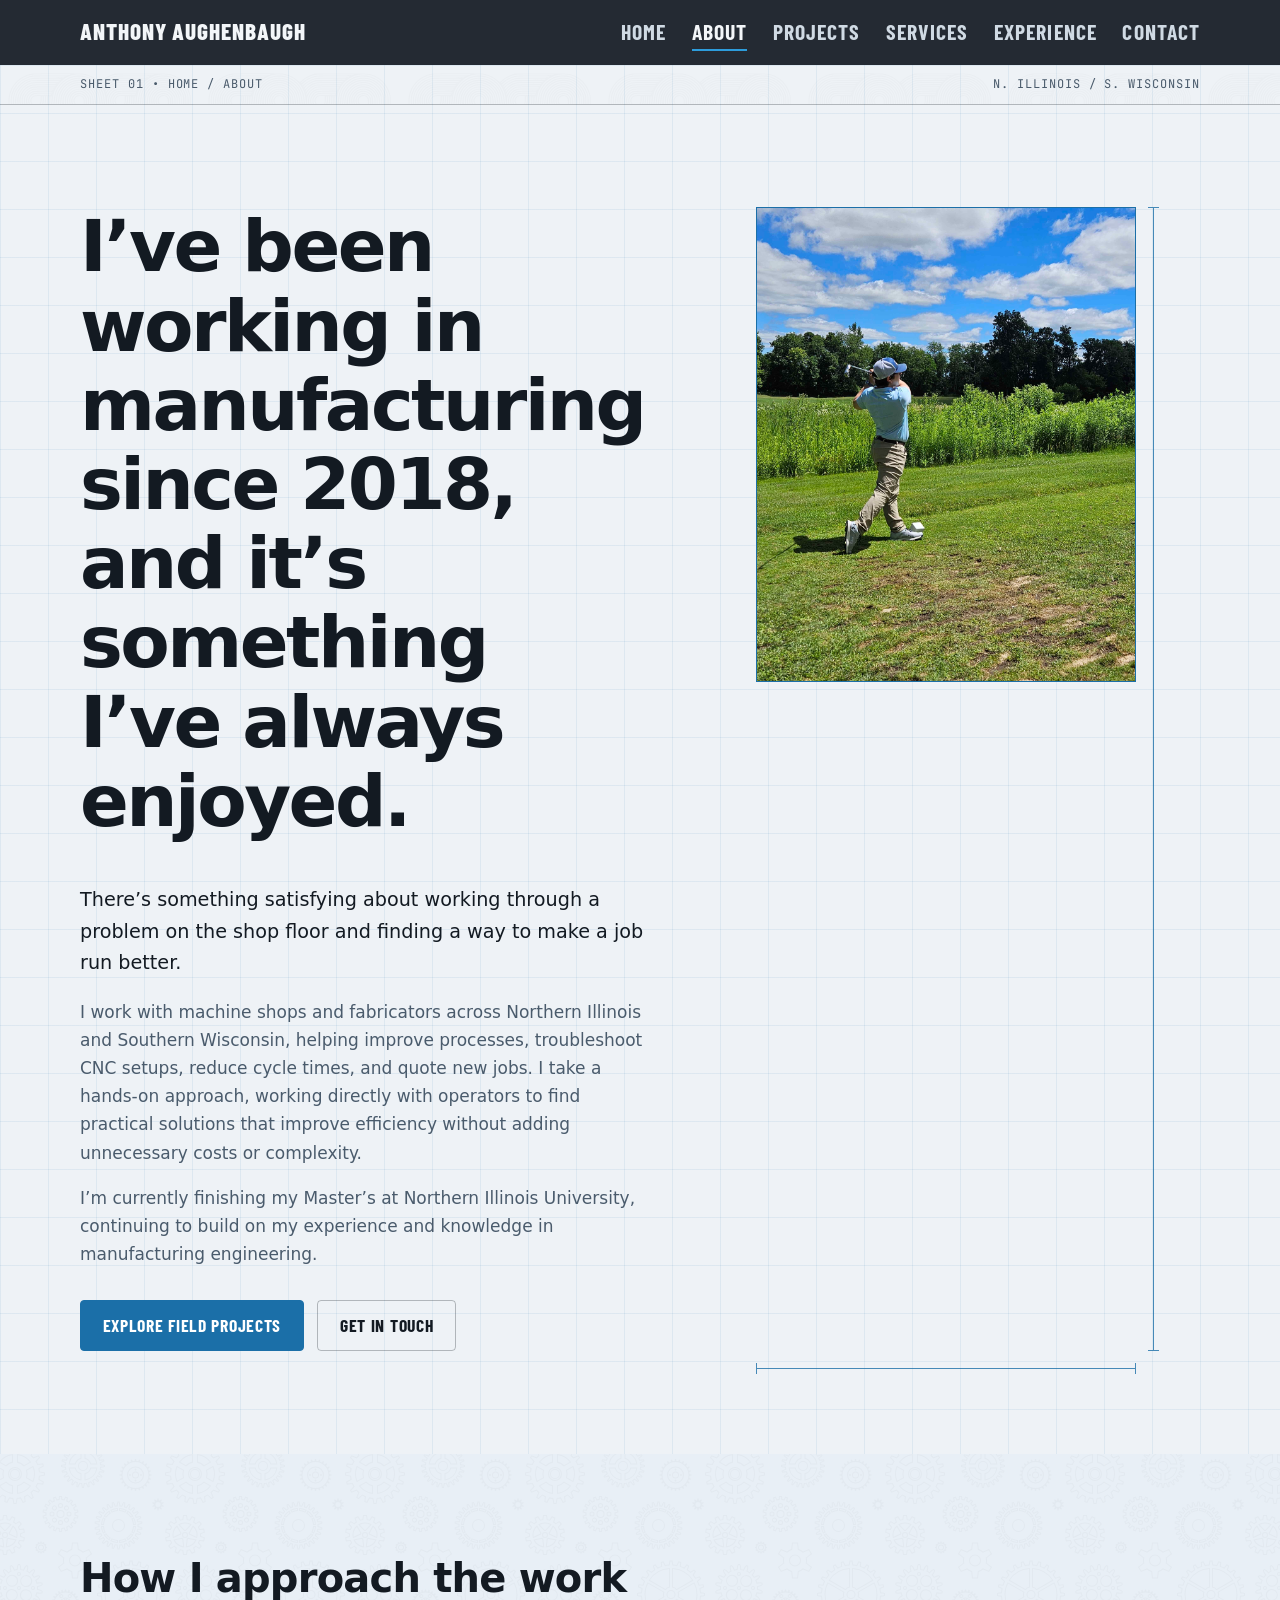
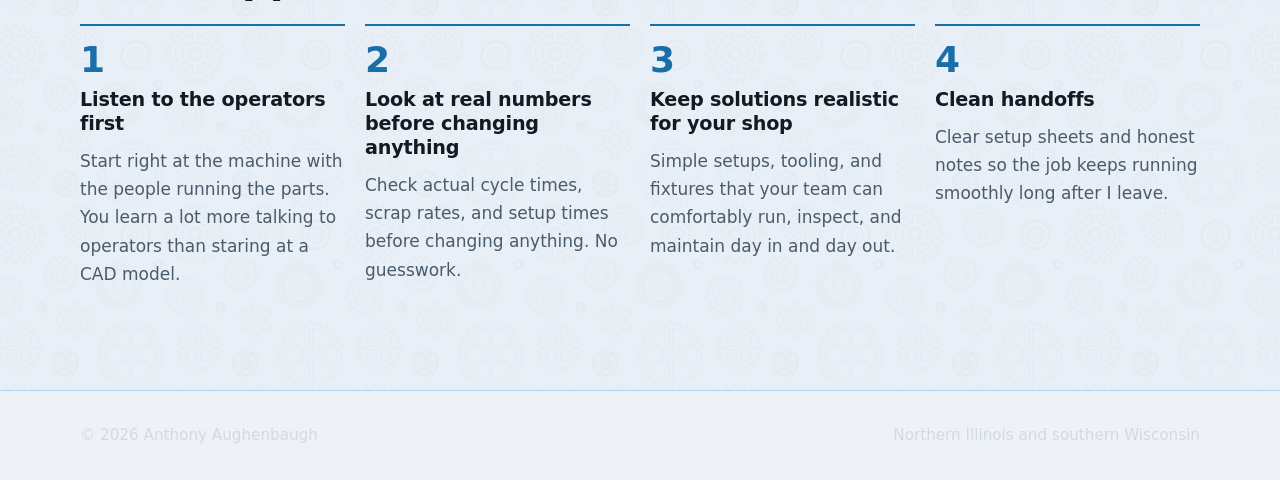
==== commit 8f1785af: "Fix project CTA button alignment, add sheet directory breadcrumbs, and update hero photo" ====
--- a/about.html
+++ b/about.html
@@ -64,7 +64,7 @@
   </header>
 
   <main id="main" class="main-light">
-    <div class="strip"><div class="wrap"><span>Sheet 01 &bull; About &amp; Approach</span><span>N. Illinois / S. Wisconsin</span></div></div>
+    <div class="strip"><div class="wrap"><span>Sheet 01 &bull; <a href="index.html">Home</a> / About</span><span>N. Illinois / S. Wisconsin</span></div></div>
 
     <section class="section about-hero">
       <div class="wrap split">
--- a/styles.css
+++ b/styles.css
@@ -19,39 +19,99 @@
   --radius: 4px;
 }
 
-*, *::before, *::after { box-sizing: border-box; }
+*,
+*::before,
+*::after {
+  box-sizing: border-box;
+}
+
 html {
   scroll-behavior: smooth;
   scroll-padding-top: 5rem;
   overflow-x: hidden;
 }
+
 body {
   margin: 0;
   background: var(--paper);
   color: #131A22;
   font: 400 1.0625rem/1.65 var(--font);
   -webkit-font-smoothing: antialiased;
-  overflow-x: hidden;
+  /* clip (not hidden): hidden turns body into a scroll container, which breaks the sticky header */
+  overflow-x: clip;
   max-width: 100vw;
 }
-img { max-width: 100%; height: auto; display: block; }
-a { color: var(--accent-hover); }
-a:hover { color: var(--warm-hover); }
-:focus-visible { outline: 3px solid var(--accent-hover); outline-offset: 3px; }
-
-h1, h2, h3 { line-height: 1.1; margin: 0 0 .6em; letter-spacing: -0.02em; }
-h1 { font-size: clamp(2.4rem, 6vw, 4.5rem); font-weight: 800; letter-spacing: -0.035em; }
-h2 { font-size: clamp(1.75rem, 3.5vw, 2.5rem); font-weight: 750; }
-h3 { font-size: 1.2rem; font-weight: 650; letter-spacing: -0.01em; line-height: 1.25; }
-p { margin: 0 0 1em; max-width: 62ch; color: var(--text-2); }
-.lead { font-size: 1.2rem; color: var(--text); }
-
-.wrap { width: min(100% - 2.5rem, var(--wrap)); margin-inline: auto; }
-.section { padding: clamp(3.5rem, 8vw, 6.5rem) 0; }
+
+img {
+  max-width: 100%;
+  height: auto;
+  display: block;
+}
+
+a {
+  color: var(--accent-hover);
+}
+
+a:hover {
+  color: var(--warm-hover);
+}
+
+:focus-visible {
+  outline: 3px solid var(--accent-hover);
+  outline-offset: 3px;
+}
+
+h1,
+h2,
+h3 {
+  line-height: 1.1;
+  margin: 0 0 .6em;
+  letter-spacing: -0.02em;
+}
+
+h1 {
+  font-size: clamp(2.4rem, 6vw, 4.5rem);
+  font-weight: 800;
+  letter-spacing: -0.035em;
+}
+
+h2 {
+  font-size: clamp(1.75rem, 3.5vw, 2.5rem);
+  font-weight: 750;
+}
+
+h3 {
+  font-size: 1.2rem;
+  font-weight: 650;
+  letter-spacing: -0.01em;
+  line-height: 1.25;
+}
+
+p {
+  margin: 0 0 1em;
+  max-width: 62ch;
+  color: var(--text-2);
+}
+
+.lead {
+  font-size: 1.2rem;
+  color: var(--text);
+}
+
+.wrap {
+  width: min(100% - 2.5rem, var(--wrap));
+  margin-inline: auto;
+}
+
+.section {
+  padding: clamp(3.5rem, 8vw, 6.5rem) 0;
+}
+
 .section-alt {
   background: var(--bg-alt);
   position: relative;
 }
+
 .section-alt::before {
   content: "";
   position: absolute;
@@ -61,26 +121,67 @@
   opacity: 0.025;
   pointer-events: none;
 }
-.split { display: grid; gap: 3rem; grid-template-columns: 1fr; }
-.grid { display: grid; gap: 1.25rem; }
-.grid-3 { grid-template-columns: repeat(auto-fit, minmax(260px, 1fr)); }
-.section-head { display: flex; justify-content: space-between; align-items: baseline; gap: 1rem; flex-wrap: wrap; }
-
-.skip-link { position: absolute; left: -999px; top: 0; background: var(--accent); color: #fff; padding: .75rem 1rem; z-index: 100; }
-.skip-link:focus { left: 0; }
+
+.split {
+  display: grid;
+  gap: 3rem;
+  grid-template-columns: 1fr;
+}
+
+.grid {
+  display: grid;
+  gap: 1.25rem;
+}
+
+.grid-3 {
+  grid-template-columns: repeat(auto-fit, minmax(260px, 1fr));
+}
+
+.section-head {
+  display: flex;
+  justify-content: space-between;
+  align-items: baseline;
+  gap: 1rem;
+  flex-wrap: wrap;
+}
+
+.skip-link {
+  position: absolute;
+  left: -999px;
+  top: 0;
+  background: var(--accent);
+  color: #fff;
+  padding: .75rem 1rem;
+  z-index: 100;
+}
+
+.skip-link:focus {
+  left: 0;
+}
 
 /* Light "drafting paper" band: flips the tokens so every component adapts */
 .section-light {
-  --text: #131A22; --text-2: #4A5B6C; --accent: #1B6FA8; --accent-hover: #0F5A8A;
-  --line: rgba(19, 26, 34, 0.28); --surface: #DDE6EE; --bg: var(--paper);
+  --text: #131A22;
+  --text-2: #4A5B6C;
+  --accent: #1B6FA8;
+  --accent-hover: #0F5A8A;
+  --line: rgba(19, 26, 34, 0.28);
+  --surface: #DDE6EE;
+  --bg: var(--paper);
   background:
-    linear-gradient(rgba(27,111,168,.08) 1px, transparent 1px) 0 0 / 48px 48px,
-    linear-gradient(90deg, rgba(27,111,168,.08) 1px, transparent 1px) 0 0 / 48px 48px,
+    linear-gradient(rgba(27, 111, 168, .08) 1px, transparent 1px) 0 0 / 48px 48px,
+    linear-gradient(90deg, rgba(27, 111, 168, .08) 1px, transparent 1px) 0 0 / 48px 48px,
     var(--paper);
   color: var(--text);
 }
-.section-light .btn { color: #fff; }
-.section-light .btn:hover { color: #0B1118; }
+
+.section-light .btn {
+  color: #fff;
+}
+
+.section-light .btn:hover {
+  color: #0B1118;
+}
 
 /* Light "drafting paper" full page theme (Home, Projects, About, Services, Experience) */
 .main-light {
@@ -99,64 +200,81 @@
   color: var(--text);
   min-height: calc(100vh - 4rem);
 }
+
 .main-light .section-alt {
   background: #E8EFF6;
 }
+
 .main-light .btn {
   background: var(--accent);
   border-color: var(--accent);
   color: #FFFFFF;
 }
+
 .main-light .btn:hover {
   background: var(--accent-hover);
   border-color: var(--accent-hover);
   color: #FFFFFF;
 }
+
 .main-light .btn-ghost {
   background: transparent;
   color: var(--text);
   border-color: var(--line);
 }
+
 .main-light .btn-ghost:hover {
   background: rgba(27, 111, 168, 0.08);
   color: var(--accent);
   border-color: var(--accent);
 }
+
 .main-light .ph {
   background: repeating-linear-gradient(135deg, #DCE6F0 0 14px, #C8D7E6 14px 28px);
   color: #131A22;
   border-color: var(--accent);
 }
+
 .main-light .facts div {
   border-bottom-color: var(--line);
 }
+
 .main-light .facts dt {
   color: var(--text-2);
 }
+
 .main-light .facts dd {
   color: var(--text);
 }
+
 .main-light .service-list li {
   border-left-color: var(--accent);
 }
+
 .main-light .service-list h3 {
   color: var(--text);
 }
+
 .main-light .service-list p {
   color: var(--text-2);
 }
+
 .main-light .steps li {
   border-top-color: var(--accent);
 }
+
 .main-light .steps li::before {
   color: var(--accent);
 }
+
 .main-light .steps h3 {
   color: var(--text);
 }
+
 .main-light .steps p {
   color: var(--text-2);
 }
+
 .main-light .strip {
   font-family: var(--mono);
   font-size: .75rem;
@@ -168,6 +286,20 @@
   background: transparent;
   position: relative;
 }
+
+.main-light .strip a,
+.strip a {
+  color: inherit;
+  text-decoration: none;
+  transition: color 0.15s ease;
+}
+
+.main-light .strip a:hover,
+.strip a:hover {
+  color: var(--accent);
+  text-decoration: underline;
+}
+
 .main-light .strip::before {
   content: "";
   position: absolute;
@@ -177,6 +309,7 @@
   opacity: 0.018;
   pointer-events: none;
 }
+
 .main-light .strip .wrap {
   display: flex;
   justify-content: space-between;
@@ -186,27 +319,99 @@
 
 /* Buttons */
 .btn {
-  display: inline-block; padding: .65rem 1.35rem; border: 1px solid var(--accent);
-  background: var(--accent); color: #0B1118; font-weight: 700; text-decoration: none;
-  border-radius: var(--radius); cursor: pointer; font-size: 1.1rem;
-  font-family: var(--disp); text-transform: uppercase; letter-spacing: 0.04em;
+  display: inline-block;
+  padding: .65rem 1.35rem;
+  border: 1px solid var(--accent);
+  background: var(--accent);
+  color: #0B1118;
+  font-weight: 700;
+  text-decoration: none;
+  border-radius: var(--radius);
+  cursor: pointer;
+  font-size: 1.1rem;
+  font-family: var(--disp);
+  text-transform: uppercase;
+  letter-spacing: 0.04em;
   transition: background .2s, border-color .2s, color .2s;
 }
-.btn:hover { background: var(--warm); border-color: var(--warm); color: #0B1118; }
-.btn-ghost { background: transparent; color: var(--text); }
-.btn-ghost:hover { background: rgba(98, 183, 238, .12); color: var(--text); }
-.btn-small { padding: .35rem .95rem; font-size: 1rem; }
-.cta-row { display: flex; gap: .85rem; flex-wrap: wrap; margin-top: 2rem; }
-.text-link { font-weight: 600; }
+
+.btn:hover {
+  background: var(--warm);
+  border-color: var(--warm);
+  color: #0B1118;
+}
+
+.btn-ghost {
+  background: transparent;
+  color: var(--text);
+}
+
+.btn-ghost:hover {
+  background: rgba(98, 183, 238, .12);
+  color: var(--text);
+}
+
+.btn-small {
+  padding: .35rem .95rem;
+  font-size: 1rem;
+}
+
+.cta-row {
+  display: flex;
+  gap: .85rem;
+  flex-wrap: wrap;
+  margin-top: 2rem;
+}
+
+.text-link {
+  font-weight: 600;
+}
 
 /* Header */
 .site-header {
-  position: sticky; top: 0; z-index: 50; background: rgba(19, 26, 34, .92);
-  backdrop-filter: blur(8px); border-bottom: 1px solid transparent; transition: border-color .2s;
+  --nav-ease: cubic-bezier(.2, .7, .2, 1);
+  --nav-time: .3s;
+  position: sticky;
+  top: 0;
+  z-index: 50;
+  background: rgba(19, 26, 34, .92);
+  -webkit-backdrop-filter: blur(8px);
+  backdrop-filter: blur(8px);
+  border-bottom: 1px solid transparent;
+  transition: background-color var(--nav-time) ease, border-color var(--nav-time) ease,
+    box-shadow var(--nav-time) ease, margin-bottom var(--nav-time) var(--nav-ease);
   padding-top: env(safe-area-inset-top, 0px);
 }
-.site-header.scrolled { border-bottom-color: var(--line); }
-.header-inner { display: flex; align-items: center; justify-content: space-between; min-height: 4rem; }
+
+.header-inner {
+  display: flex;
+  align-items: center;
+  justify-content: space-between;
+  min-height: 4rem;
+  transition: min-height var(--nav-time) var(--nav-ease);
+}
+
+/* Compact state (class toggled by main.js once the page scrolls).
+   The header shrinks by 1rem and gains 1rem of bottom margin on the same curve,
+   so its total footprint never changes. Page content doesn't jump, and short
+   pages can't flicker the state on and off. */
+.site-header.scrolled {
+  background: rgba(19, 26, 34, .97);
+  -webkit-backdrop-filter: blur(14px) saturate(140%);
+  backdrop-filter: blur(14px) saturate(140%);
+  border-bottom-color: var(--line);
+  box-shadow: 0 6px 20px rgba(8, 12, 17, .28);
+  margin-bottom: 1rem;
+}
+
+.site-header.scrolled .header-inner {
+  min-height: 3rem;
+}
+
+.site-header.scrolled .brand {
+  font-size: 1.2rem;
+}
+
 .brand {
   color: var(--text);
   font-family: var(--disp);
@@ -218,8 +423,19 @@
   line-height: 1;
   display: inline-flex;
   align-items: center;
-}
-.site-nav ul { display: flex; align-items: center; gap: 1.6rem; list-style: none; margin: 0; padding: 0; }
+  transition: font-size var(--nav-time, .3s) var(--nav-ease, ease);
+}
+
+.site-nav ul {
+  display: flex;
+  align-items: center;
+  gap: 1.6rem;
+  list-style: none;
+  margin: 0;
+  padding: 0;
+  transition: gap var(--nav-time, .3s) var(--nav-ease, ease);
+}
+
 .site-nav ul a:not(.btn) {
   color: var(--text-2);
   text-decoration: none;
@@ -230,10 +446,29 @@
   text-transform: uppercase;
   padding: .3rem 0;
   border-bottom: 2px solid transparent;
-  transition: color .2s, border-color .2s;
-}
-.site-nav ul a:not(.btn):hover { color: var(--text); border-bottom-color: var(--warm); }
-.site-nav ul a[aria-current="page"] { color: var(--text); border-bottom-color: var(--accent); }
+  transition: color .2s, border-color .2s, font-size var(--nav-time, .3s) var(--nav-ease, ease);
+}
+
+@media (min-width: 861px) {
+  .site-header.scrolled .site-nav ul {
+    gap: 1.35rem;
+  }
+
+  .site-header.scrolled .site-nav ul a:not(.btn) {
+    font-size: 1.15rem;
+  }
+}
+
+.site-nav ul a:not(.btn):hover {
+  color: var(--text);
+  border-bottom-color: var(--warm);
+}
+
+.site-nav ul a[aria-current="page"] {
+  color: var(--text);
+  border-bottom-color: var(--accent);
+}
+
 /* Modern 3-line Hamburger / Morphing X Button */
 .nav-toggle {
   display: none;
@@ -253,22 +488,26 @@
   flex-shrink: 0;
   -webkit-tap-highlight-color: transparent;
 }
+
 .nav-toggle:hover {
   background: rgba(56, 189, 248, 0.2);
   border-color: var(--warm);
 }
+
 .nav-toggle.open,
 .nav-toggle[aria-expanded="true"] {
   background: var(--warm);
   border-color: var(--warm);
   box-shadow: 0 4px 16px rgba(56, 189, 248, 0.45);
 }
+
 .nav-toggle-box {
   width: 20px;
   height: 14px;
   position: relative;
   display: block;
 }
+
 .nav-toggle-line {
   position: absolute;
   left: 0;
@@ -278,12 +517,15 @@
   border-radius: 2px;
   transition: transform 0.3s cubic-bezier(0.16, 1, 0.3, 1), opacity 0.2s ease, background-color 0.25s ease;
 }
+
 .nav-toggle-line:nth-child(1) {
   top: 0;
 }
+
 .nav-toggle-line:nth-child(2) {
   top: 6px;
 }
+
 .nav-toggle-line:nth-child(3) {
   top: 12px;
 }
@@ -293,15 +535,18 @@
 .nav-toggle[aria-expanded="true"] .nav-toggle-line {
   background-color: #FFFFFF;
 }
+
 .nav-toggle.open .nav-toggle-line:nth-child(1),
 .nav-toggle[aria-expanded="true"] .nav-toggle-line:nth-child(1) {
   transform: translateY(6px) rotate(45deg);
 }
+
 .nav-toggle.open .nav-toggle-line:nth-child(2),
 .nav-toggle[aria-expanded="true"] .nav-toggle-line:nth-child(2) {
   opacity: 0;
   transform: scaleX(0);
 }
+
 .nav-toggle.open .nav-toggle-line:nth-child(3),
 .nav-toggle[aria-expanded="true"] .nav-toggle-line:nth-child(3) {
   transform: translateY(-6px) rotate(-45deg);
@@ -317,46 +562,172 @@
 .hero {
   padding: clamp(3rem, 8vw, 6rem) 0;
   background:
-    linear-gradient(rgba(45,156,219,.07) 1px, transparent 1px) 0 0 / 48px 48px,
-    linear-gradient(90deg, rgba(45,156,219,.07) 1px, transparent 1px) 0 0 / 48px 48px,
+    linear-gradient(rgba(45, 156, 219, .07) 1px, transparent 1px) 0 0 / 48px 48px,
+    linear-gradient(90deg, rgba(45, 156, 219, .07) 1px, transparent 1px) 0 0 / 48px 48px,
     var(--bg);
 }
-.hero-grid { display: grid; gap: 3rem; align-items: center; grid-template-columns: 1fr; }
-.hero-photo { position: relative; margin: 0; max-width: 380px; justify-self: center; width: 100%; }
-.hero-photo .ph, .hero-photo img { border: 1px solid var(--accent); }
-.dim { position: absolute; background: var(--accent); opacity: .8; }
-.dim-h { left: 0; right: 0; bottom: -18px; height: 1px; }
-.dim-h::before, .dim-h::after, .dim-v::before, .dim-v::after { content: ""; position: absolute; background: var(--accent); }
-.dim-h::before, .dim-h::after { width: 1px; height: 11px; top: -5px; }
-.dim-h::before { left: 0; } .dim-h::after { right: 0; }
-.dim-v { top: 0; bottom: 0; right: -18px; width: 1px; }
-.dim-v::before, .dim-v::after { height: 1px; width: 11px; left: -5px; }
-.dim-v::before { top: 0; } .dim-v::after { bottom: 0; }
+
+.hero-grid {
+  display: grid;
+  gap: 3rem;
+  align-items: center;
+  grid-template-columns: 1fr;
+}
+
+.hero-photo {
+  position: relative;
+  margin: 0;
+  max-width: 380px;
+  justify-self: center;
+  width: 100%;
+}
+
+.hero-photo .ph,
+.hero-photo img {
+  border: 1px solid var(--accent);
+}
+
+.dim {
+  position: absolute;
+  background: var(--accent);
+  opacity: .8;
+}
+
+.dim-h {
+  left: 0;
+  right: 0;
+  bottom: -18px;
+  height: 1px;
+}
+
+.dim-h::before,
+.dim-h::after,
+.dim-v::before,
+.dim-v::after {
+  content: "";
+  position: absolute;
+  background: var(--accent);
+}
+
+.dim-h::before,
+.dim-h::after {
+  width: 1px;
+  height: 11px;
+  top: -5px;
+}
+
+.dim-h::before {
+  left: 0;
+}
+
+.dim-h::after {
+  right: 0;
+}
+
+.dim-v {
+  top: 0;
+  bottom: 0;
+  right: -18px;
+  width: 1px;
+}
+
+.dim-v::before,
+.dim-v::after {
+  height: 1px;
+  width: 11px;
+  left: -5px;
+}
+
+.dim-v::before {
+  top: 0;
+}
+
+.dim-v::after {
+  bottom: 0;
+}
 
 /* Image placeholders */
 .ph {
-  display: grid; place-items: center; text-align: center; color: var(--text-2);
+  display: grid;
+  place-items: center;
+  text-align: center;
+  color: var(--text-2);
   background: repeating-linear-gradient(135deg, var(--surface) 0 14px, #2b3a4b 14px 28px);
 }
-.ph small { opacity: .8; }
-.ph-portrait { aspect-ratio: 4 / 5; }
-.ph-wide { aspect-ratio: 16 / 10; }
+
+.ph small {
+  opacity: .8;
+}
+
+.ph-portrait {
+  aspect-ratio: 4 / 5;
+}
+
+.ph-wide {
+  aspect-ratio: 16 / 10;
+}
 
 /* Cards */
-.card, .project-card {
-  background: var(--surface); border: 1px solid var(--line); border-radius: var(--radius);
-}
-.card { padding: 1.75rem; }
-.card p { margin: 0; }
-.project-card { overflow: hidden; display: flex; flex-direction: column; }
-.project-body { padding: 1.4rem 1.5rem 1.6rem; }
-.project-body p:last-child { margin: 0; }
-.project-body h3 a { color: var(--text); text-decoration: none; }
-.project-body h3 a:hover { color: var(--warm-hover); }
-.project-body h3 a::after { content: ""; position: absolute; inset: 0; } /* whole card clickable */
-.project-card { position: relative; }
-.project-card:focus-within { outline: 3px solid var(--accent-hover); outline-offset: 3px; }
-.tag { font-size: .875rem; color: var(--accent-hover); font-weight: 600; margin-bottom: .4rem; }
+.card,
+.project-card {
+  background: var(--surface);
+  border: 1px solid var(--line);
+  border-radius: var(--radius);
+}
+
+.card {
+  padding: 1.75rem;
+}
+
+.card p {
+  margin: 0;
+}
+
+.project-card {
+  overflow: hidden;
+  display: flex;
+  flex-direction: column;
+}
+
+.project-body {
+  padding: 1.4rem 1.5rem 1.6rem;
+}
+
+.project-body p:last-child {
+  margin: 0;
+}
+
+.project-body h3 a {
+  color: var(--text);
+  text-decoration: none;
+}
+
+.project-body h3 a:hover {
+  color: var(--warm-hover);
+}
+
+.project-body h3 a::after {
+  content: "";
+  position: absolute;
+  inset: 0;
+}
+
+/* whole card clickable */
+.project-card {
+  position: relative;
+}
+
+.project-card:focus-within {
+  outline: 3px solid var(--accent-hover);
+  outline-offset: 3px;
+}
+
+.tag {
+  font-size: .875rem;
+  color: var(--accent-hover);
+  font-weight: 600;
+  margin-bottom: .4rem;
+}
 
 /* ==========================================================================
    Title Block Style Gallery (Drawing Directory)
@@ -829,13 +1200,16 @@
   .gallery-tblock-header {
     grid-template-columns: 1fr;
   }
+
   .gallery-tblock-title {
     border-right: none;
     border-bottom: 2px solid var(--text);
   }
+
   .gallery-tblock-filters {
     grid-template-columns: repeat(2, 1fr);
   }
+
   .gallery-tblock-grid {
     grid-template-columns: repeat(2, 1fr);
   }
@@ -845,60 +1219,194 @@
   .gallery-tblock-filters {
     grid-template-columns: 1fr;
   }
+
   .gallery-tblock-grid {
     grid-template-columns: 1fr;
   }
+
   .gallery-lightbox {
     padding: 0.5rem;
   }
+
   .lightbox-nav-btn {
     width: 38px;
     height: 44px;
   }
-  .lightbox-nav-btn.prev { left: 4px; }
-  .lightbox-nav-btn.next { right: 4px; }
-  .lightbox-title { font-size: 1.05rem; }
-  .lightbox-viewport { max-height: 55vh; }
-  .lightbox-img { max-height: 52vh; }
-}
-.filter-btn:hover { background: var(--warm); color: #0B1118; border-color: var(--warm); }
-.filter-btn.active { background: var(--accent); color: #0B1118; border-color: var(--accent); }
+
+  .lightbox-nav-btn.prev {
+    left: 4px;
+  }
+
+  .lightbox-nav-btn.next {
+    right: 4px;
+  }
+
+  .lightbox-title {
+    font-size: 1.05rem;
+  }
+
+  .lightbox-viewport {
+    max-height: 55vh;
+  }
+
+  .lightbox-img {
+    max-height: 52vh;
+  }
+}
+
+.filter-btn:hover {
+  background: var(--warm);
+  color: #0B1118;
+  border-color: var(--warm);
+}
+
+.filter-btn.active {
+  background: var(--accent);
+  color: #0B1118;
+  border-color: var(--accent);
+}
 
 /* Services */
-.service-list { list-style: none; margin: 0; padding: 0; }
-.service-list li { padding: 1.1rem 0 1.1rem 1.25rem; border-left: 2px solid var(--accent); margin-bottom: .75rem; }
-.service-list h3 { margin-bottom: .25rem; }
-.service-list p { margin: 0; }
+.service-list {
+  list-style: none;
+  margin: 0;
+  padding: 0;
+}
+
+.service-list li {
+  padding: 1.1rem 0 1.1rem 1.25rem;
+  border-left: 2px solid var(--accent);
+  margin-bottom: .75rem;
+}
+
+.service-list h3 {
+  margin-bottom: .25rem;
+}
+
+.service-list p {
+  margin: 0;
+}
 
 /* Process steps (an actual sequence, so numbered) */
-.steps { list-style: none; counter-reset: step; margin: 2rem 0 0; padding: 0; display: grid; gap: 1.25rem; grid-template-columns: repeat(auto-fit, minmax(230px, 1fr)); }
-.steps li { counter-increment: step; padding-top: 1rem; border-top: 2px solid var(--accent); }
-.steps li::before { content: counter(step); display: block; font-size: 2.25rem; font-weight: 800; color: var(--accent); line-height: 1; margin-bottom: .6rem; }
-.steps p { margin: 0; }
+.steps {
+  list-style: none;
+  counter-reset: step;
+  margin: 2rem 0 0;
+  padding: 0;
+  display: grid;
+  gap: 1.25rem;
+  grid-template-columns: repeat(auto-fit, minmax(230px, 1fr));
+}
+
+.steps li {
+  counter-increment: step;
+  padding-top: 1rem;
+  border-top: 2px solid var(--accent);
+}
+
+.steps li::before {
+  content: counter(step);
+  display: block;
+  font-size: 2.25rem;
+  font-weight: 800;
+  color: var(--accent);
+  line-height: 1;
+  margin-bottom: .6rem;
+}
+
+.steps p {
+  margin: 0;
+}
 
 /* Facts list */
-.facts { margin: 0; }
-.facts div { padding: 1rem 0; border-bottom: 1px solid var(--line); }
-.facts dt { color: var(--text-2); font-size: .95rem; }
-.facts dd { margin: .15rem 0 0; font-weight: 600; }
-.todo { color: #f2c94c; font-weight: 400; font-size: .9rem; }
-.note { margin-top: 2rem; }
-.meta { color: var(--text-2); }
+.facts {
+  margin: 0;
+}
+
+.facts div {
+  padding: 1rem 0;
+  border-bottom: 1px solid var(--line);
+}
+
+.facts dt {
+  color: var(--text-2);
+  font-size: .95rem;
+}
+
+.facts dd {
+  margin: .15rem 0 0;
+  font-weight: 600;
+}
+
+.todo {
+  color: #f2c94c;
+  font-weight: 400;
+  font-size: .9rem;
+}
+
+.note {
+  margin-top: 2rem;
+}
+
+.meta {
+  color: var(--text-2);
+}
 
 /* Form */
-.form { display: grid; gap: 1.1rem; }
-.field label { display: block; font-weight: 600; margin-bottom: .35rem; }
-.field input, .field textarea {
-  width: 100%; padding: .75rem .9rem; background: var(--bg); color: var(--text);
-  border: 1px solid var(--line); border-radius: var(--radius); font: inherit;
-}
-.field input:focus, .field textarea:focus { border-color: var(--accent-hover); outline: 2px solid var(--accent-hover); outline-offset: 1px; }
-.field [aria-invalid="true"] { border-color: #ff8a80; }
-.hp { position: absolute; left: -9999px; }
-.form button { justify-self: start; }
-.form-status { margin: 0; min-height: 1.5em; }
-.form-status.ok { color: #6fcf97; }
-.form-status.err { color: #ff8a80; }
+.form {
+  display: grid;
+  gap: 1.1rem;
+}
+
+.field label {
+  display: block;
+  font-weight: 600;
+  margin-bottom: .35rem;
+}
+
+.field input,
+.field textarea {
+  width: 100%;
+  padding: .75rem .9rem;
+  background: var(--bg);
+  color: var(--text);
+  border: 1px solid var(--line);
+  border-radius: var(--radius);
+  font: inherit;
+}
+
+.field input:focus,
+.field textarea:focus {
+  border-color: var(--accent-hover);
+  outline: 2px solid var(--accent-hover);
+  outline-offset: 1px;
+}
+
+.field [aria-invalid="true"] {
+  border-color: #ff8a80;
+}
+
+.hp {
+  position: absolute;
+  left: -9999px;
+}
+
+.form button {
+  justify-self: start;
+}
+
+.form-status {
+  margin: 0;
+  min-height: 1.5em;
+}
+
+.form-status.ok {
+  color: #6fcf97;
+}
+
+.form-status.err {
+  color: #ff8a80;
+}
 
 /* Contact Page Layout, Socials & Region Map */
 .contact-title {
@@ -927,9 +1435,11 @@
   padding: 0.75rem 0;
   border-bottom: 1px solid rgba(19, 26, 34, 0.08);
 }
+
 .contact-item:first-child {
   padding-top: 0;
 }
+
 .contact-item:last-child {
   border-bottom: none;
   padding-bottom: 0;
@@ -980,6 +1490,7 @@
   word-break: break-all;
   transition: color 0.2s ease;
 }
+
 .contact-email-val:hover {
   color: var(--accent-hover);
   text-decoration: underline;
@@ -1029,17 +1540,20 @@
   border-radius: 4px;
   transition: background-color 0.2s ease, border-color 0.2s ease, color 0.2s ease, transform 0.15s ease;
 }
+
 .contact-social-btn svg {
   color: var(--accent);
   flex-shrink: 0;
   transition: color 0.2s ease;
 }
+
 .contact-social-btn:hover {
   background: #E8EFF6;
   border-color: var(--accent);
   color: var(--accent);
   transform: translateY(-1px);
 }
+
 .contact-social-btn:hover svg {
   color: var(--accent-hover);
 }
@@ -1063,12 +1577,14 @@
   font-family: var(--mono);
   font-size: 0.68rem;
 }
+
 .contact-map-tag {
   font-weight: 700;
   letter-spacing: 0.08em;
   text-transform: uppercase;
   color: var(--accent);
 }
+
 .contact-map-coords {
   color: var(--text-2);
   font-size: 0.65rem;
@@ -1079,6 +1595,7 @@
   padding: 0.35rem;
   display: block;
 }
+
 .contact-map-graphic svg {
   display: block;
   width: 100%;
@@ -1111,14 +1628,32 @@
 }
 
 /* Footer */
-.site-footer { border-top: 1px solid var(--line); padding: 2rem 0; }
-.footer-inner { display: flex; justify-content: space-between; flex-wrap: wrap; gap: .5rem 2rem; }
-.footer-inner p { margin: 0; font-size: .95rem; }
+.site-footer {
+  border-top: 1px solid var(--line);
+  padding: 2rem 0;
+}
+
+.footer-inner {
+  display: flex;
+  justify-content: space-between;
+  flex-wrap: wrap;
+  gap: .5rem 2rem;
+}
+
+.footer-inner p {
+  margin: 0;
+  font-size: .95rem;
+}
 
 /* Larger screens */
 @media (min-width: 860px) {
-  .split { grid-template-columns: 1fr 1.1fr; }
-  .hero-grid { grid-template-columns: 1.4fr 1fr; }
+  .split {
+    grid-template-columns: 1fr 1.1fr;
+  }
+
+  .hero-grid {
+    grid-template-columns: 1.4fr 1fr;
+  }
 }
 
 /* Mobile nav drawer: slide from right to left (Coffee Stain style) */
@@ -1126,6 +1661,7 @@
   .nav-toggle {
     display: inline-flex;
   }
+
   .nav-toggle.open,
   .nav-toggle[aria-expanded="true"] {
     position: fixed;
@@ -1133,27 +1669,33 @@
     right: 1.25rem;
     z-index: 1300;
   }
+
   .site-header {
     z-index: 500;
   }
+
   body.nav-open .site-header {
     z-index: 1200;
     background: transparent;
     backdrop-filter: none;
     -webkit-backdrop-filter: none;
     border-bottom-color: transparent;
+    box-shadow: none;
     pointer-events: none;
   }
+
   body.nav-open .site-nav,
   body.nav-open .nav-toggle {
     pointer-events: auto;
   }
+
   html.nav-open,
   body.nav-open {
     overflow: hidden !important;
     overscroll-behavior: none !important;
     touch-action: none !important;
   }
+
   .site-nav {
     position: fixed;
     top: 0;
@@ -1181,10 +1723,12 @@
     touch-action: pan-y !important;
     -webkit-overflow-scrolling: touch;
   }
+
   .site-nav.open {
     transform: translateX(0);
     visibility: visible;
   }
+
   .site-nav-header {
     display: flex;
     align-items: center;
@@ -1194,6 +1738,7 @@
     margin-bottom: 0.75rem;
     max-width: 100%;
   }
+
   .site-nav-label {
     font-family: var(--mono);
     font-size: 0.75rem;
@@ -1203,6 +1748,7 @@
     color: var(--warm);
     opacity: 0.85;
   }
+
   .site-nav ul {
     flex-direction: column;
     align-items: stretch;
@@ -1213,13 +1759,16 @@
     list-style: none;
     max-width: 100%;
   }
+
   .site-nav li {
     border-bottom: 1px solid rgba(255, 255, 255, 0.08);
     max-width: 100%;
   }
+
   .site-nav li:last-child {
     border-bottom: none;
   }
+
   .site-nav ul a:not(.btn) {
     font-family: var(--disp);
     font-size: clamp(1.85rem, 5.5vw, 2.15rem);
@@ -1236,11 +1785,13 @@
     box-sizing: border-box;
     transition: color 0.18s ease, padding-left 0.18s ease;
   }
+
   .site-nav ul a:not(.btn):hover,
   .site-nav ul a[aria-current="page"] {
     color: #FFFFFF;
     padding-left: 0.5rem;
   }
+
   .site-nav .btn {
     display: block;
     margin-top: 1.15rem;
@@ -1260,11 +1811,13 @@
     border-radius: 4px;
     transition: background-color 0.2s ease, border-color 0.2s ease;
   }
+
   .site-nav .btn:hover {
     background: var(--warm-hover);
     border-color: var(--warm-hover);
     color: #0B1118;
   }
+
   .site-nav-footer {
     display: block;
     margin-top: auto;
@@ -1272,9 +1825,11 @@
     max-width: 100%;
     box-sizing: border-box;
   }
+
   .site-nav-footer .site-nav-header {
     margin-bottom: 0.5rem;
   }
+
   .site-nav-socials {
     display: flex;
     align-items: center;
@@ -1284,6 +1839,7 @@
     max-width: 100%;
     box-sizing: border-box;
   }
+
   .site-nav-socials .social-icon-btn {
     display: inline-flex;
     align-items: center;
@@ -1299,6 +1855,7 @@
     flex-shrink: 0;
     padding: 0;
   }
+
   .site-nav-socials .social-icon-btn:hover,
   .site-nav-socials .social-icon-btn:focus-visible {
     color: #FFFFFF;
@@ -1307,6 +1864,7 @@
     box-shadow: 0 4px 12px rgba(56, 189, 248, 0.35);
     transform: translateY(-2px);
   }
+
   .site-nav-socials .social-icon-btn svg {
     width: 18px;
     height: 18px;
@@ -1318,9 +1876,11 @@
   .about-hero {
     padding-top: clamp(2rem, 5vw, 3rem);
   }
+
   .about-hero .split {
     gap: 1.75rem;
   }
+
   .about-hero .hero-photo {
     order: -1;
     margin: 0 auto 0.5rem;
@@ -1339,11 +1899,13 @@
   transition: opacity 0.3s ease, visibility 0.3s ease;
   pointer-events: none;
 }
+
 .nav-backdrop.active {
   opacity: 1;
   visibility: visible;
   pointer-events: auto;
 }
+
 html.nav-open,
 body.nav-open {
   overflow: hidden !important;
@@ -1352,15 +1914,48 @@
 
 /* Hero entrance: the one orchestrated moment */
 @media (prefers-reduced-motion: no-preference) {
-  .hero-copy > * { animation: rise .7s cubic-bezier(.2,.7,.2,1) both; }
-  .hero-copy > :nth-child(2) { animation-delay: .1s; }
-  .hero-copy > :nth-child(3) { animation-delay: .2s; }
-  .dim-h { transform-origin: left; animation: draw-x .9s .4s ease-out both; }
-  .dim-v { transform-origin: top; animation: draw-y .9s .5s ease-out both; }
-}
-@keyframes rise { from { opacity: 0; transform: translateY(14px); } }
-@keyframes draw-x { from { transform: scaleX(0); } }
-@keyframes draw-y { from { transform: scaleY(0); } }
+  .hero-copy>* {
+    animation: rise .7s cubic-bezier(.2, .7, .2, 1) both;
+  }
+
+  .hero-copy> :nth-child(2) {
+    animation-delay: .1s;
+  }
+
+  .hero-copy> :nth-child(3) {
+    animation-delay: .2s;
+  }
+
+  .dim-h {
+    transform-origin: left;
+    animation: draw-x .9s .4s ease-out both;
+  }
+
+  .dim-v {
+    transform-origin: top;
+    animation: draw-y .9s .5s ease-out both;
+  }
+}
+
+@keyframes rise {
+  from {
+    opacity: 0;
+    transform: translateY(14px);
+  }
+}
+
+@keyframes draw-x {
+  from {
+    transform: scaleX(0);
+  }
+}
+
+@keyframes draw-y {
+  from {
+    transform: scaleY(0);
+  }
+}
+
 /* ==========================================================================
    Design Preview Switcher Bar (for design evaluation)
    ========================================================================== */
@@ -1372,6 +1967,7 @@
   position: relative;
   z-index: 100;
 }
+
 .design-bar-inner {
   display: flex;
   align-items: center;
@@ -1380,6 +1976,7 @@
   padding-top: 0.35rem;
   padding-bottom: 0.35rem;
 }
+
 .design-bar-badge {
   display: inline-flex;
   align-items: center;
@@ -1391,6 +1988,7 @@
   font-size: 0.72rem;
   white-space: nowrap;
 }
+
 .design-bar-badge .badge-dot {
   width: 7px;
   height: 7px;
@@ -1399,6 +1997,7 @@
   box-shadow: 0 0 6px var(--warm);
   display: inline-block;
 }
+
 .design-bar-links {
   display: flex;
   align-items: center;
@@ -1407,6 +2006,7 @@
   padding: 2px 0;
   -webkit-overflow-scrolling: touch;
 }
+
 .design-link {
   color: var(--text-2);
   text-decoration: none;
@@ -1417,11 +2017,13 @@
   transition: all 0.15s ease;
   font-weight: 500;
 }
+
 .design-link:hover {
   color: #fff;
   background: rgba(255, 255, 255, 0.06);
   border-color: rgba(45, 156, 219, 0.4);
 }
+
 .design-link[aria-current="page"] {
   color: #fff;
   background: rgba(45, 156, 219, 0.22);
@@ -1436,6 +2038,7 @@
   gap: 1.25rem;
   margin-top: 1.5rem;
 }
+
 .concept-card {
   background: var(--bg-alt);
   border: 1px solid var(--line);
@@ -1448,11 +2051,13 @@
   color: var(--text);
   transition: transform 0.2s ease, border-color 0.2s ease, box-shadow 0.2s ease;
 }
+
 .concept-card:hover {
   transform: translateY(-3px);
   border-color: var(--warm);
   box-shadow: 0 10px 24px rgba(0, 0, 0, 0.45);
 }
+
 .concept-card .concept-tag {
   font-family: var(--mono);
   font-size: 0.72rem;
@@ -1462,17 +2067,20 @@
   text-transform: uppercase;
   margin-bottom: 0.45rem;
 }
+
 .concept-card h3 {
   font-size: 1.2rem;
   margin: 0 0 0.4rem 0;
   color: var(--text);
 }
+
 .concept-card p {
   font-size: 0.88rem;
   color: var(--text-2);
   margin: 0 0 1rem 0;
   line-height: 1.45;
 }
+
 .concept-card .concept-action {
   font-family: var(--mono);
   font-size: 0.8rem;
@@ -1483,6 +2091,7 @@
   gap: 0.35rem;
   margin-top: auto;
 }
+
 .concept-card:hover .concept-action {
   color: var(--warm);
 }
@@ -1854,17 +2463,21 @@
   .resume-header-body {
     grid-template-columns: 1fr;
   }
+
   .resume-header-namebox {
     border-right: none;
     border-bottom: 1px solid var(--line);
     padding: 1.25rem;
   }
+
   .resume-header-meta {
     padding: 1.25rem;
   }
+
   .resume-block-body {
     padding: 1.25rem;
   }
+
   .resume-skills-grid,
   .resume-proj-grid {
     grid-template-columns: 1fr;
@@ -1872,6 +2485,11 @@
 }
 
 @media (prefers-reduced-motion: reduce) {
-  html { scroll-behavior: auto; }
-  * { transition: none !important; }
-}
+  html {
+    scroll-behavior: auto;
+  }
+
+  * {
+    transition: none !important;
+  }
+}
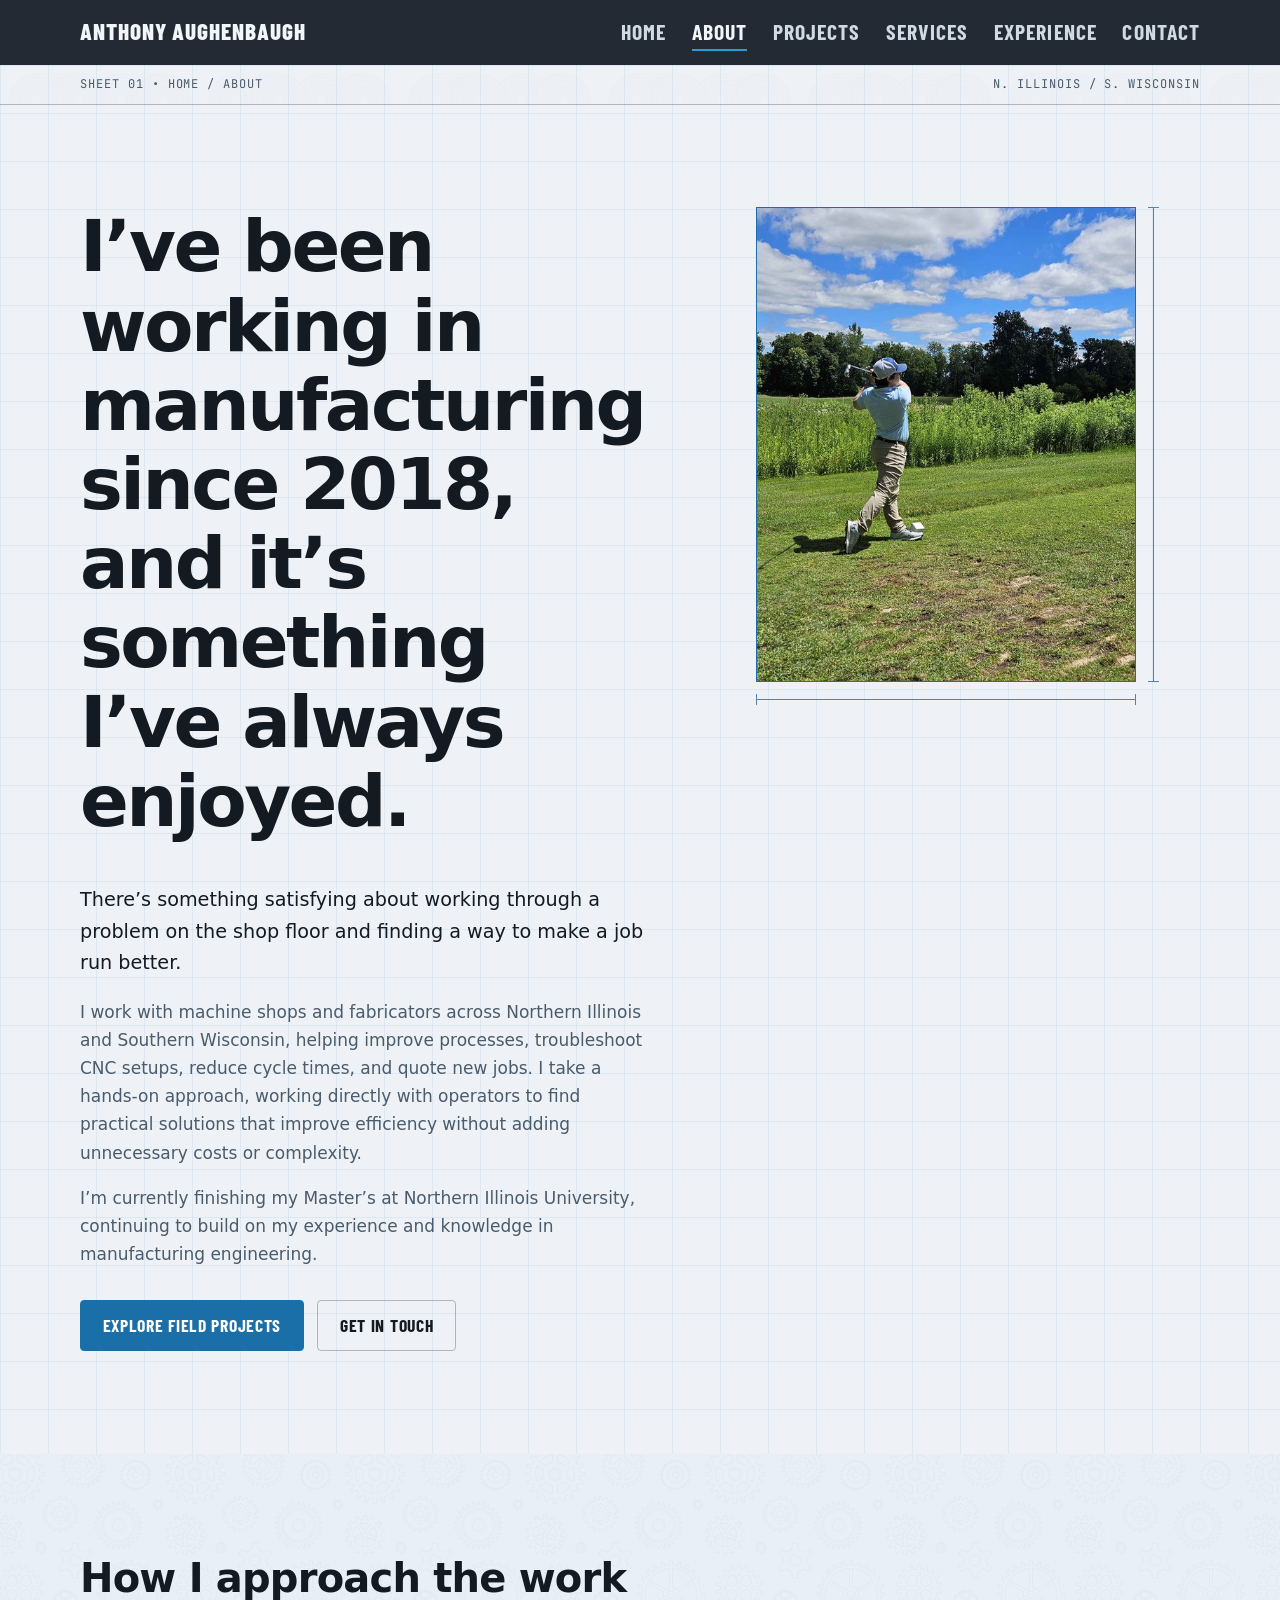
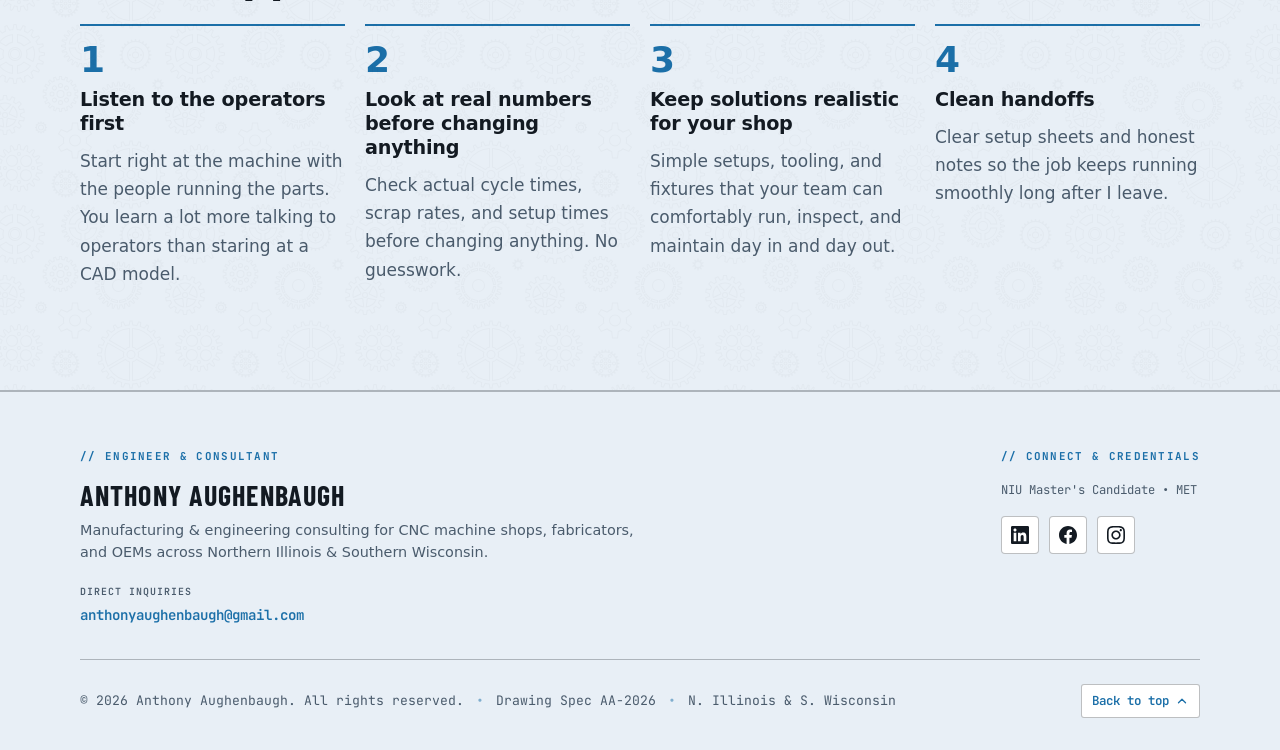
==== commit 95a2bcb8: "Optimize gallery images, fix dimension lines, update social links, and streamline blueprint footer" ====
--- a/about.html
+++ b/about.html
@@ -5,6 +5,7 @@
   <meta name="viewport" content="width=device-width, initial-scale=1">
   <title>About | Anthony Aughenbaugh — Manufacturing &amp; Engineering Consulting</title>
   <meta name="description" content="Background, engineering approach, and practical philosophy of Anthony Aughenbaugh, Sales and Manufacturing Engineer in Northern Illinois.">
+  <link rel="canonical" href="https://anthonyaughenbaugh.com/about.html">
   <meta name="theme-color" content="#EEF2F6">
   <link rel="preconnect" href="https://fonts.googleapis.com">
   <link rel="preconnect" href="https://fonts.gstatic.com" crossorigin>
@@ -42,17 +43,17 @@
             <span class="site-nav-label">Socials</span>
           </div>
           <div class="site-nav-socials" aria-label="Social media profiles">
-            <a href="https://www.linkedin.com/" target="_blank" rel="noopener noreferrer" class="social-icon-btn" aria-label="LinkedIn">
+            <a href="https://www.linkedin.com/in/anthony-aughenbaugh-09001525a/" target="_blank" rel="noopener noreferrer" class="social-icon-btn" aria-label="LinkedIn">
               <svg viewBox="0 0 24 24" width="18" height="18" fill="currentColor" aria-hidden="true">
                 <path d="M20.447 20.452h-3.554v-5.569c0-1.328-.027-3.037-1.852-3.037-1.853 0-2.136 1.445-2.136 2.939v5.667H9.351V9h3.414v1.561h.046c.477-.9 1.637-1.85 3.37-1.85 3.601 0 4.267 2.37 4.267 5.455v6.286zM5.337 7.433c-1.144 0-2.063-.926-2.063-2.065 0-1.138.92-2.063 2.063-2.063 1.14 0 2.064.925 2.064 2.063 0 1.139-.925 2.065-2.064 2.065zm1.782 13.019H3.555V9h3.564v11.452zM22.225 0H1.771C.792 0 0 .774 0 1.729v20.542C0 23.227.792 24 1.771 24h20.451c.979 0 1.778-.773 1.778-1.729V1.73C24 .774 23.205 0 22.225 0z"/>
               </svg>
             </a>
-            <a href="https://www.facebook.com/" target="_blank" rel="noopener noreferrer" class="social-icon-btn" aria-label="Facebook">
+            <a href="https://www.facebook.com/tony.aughenbaugh.7" target="_blank" rel="noopener noreferrer" class="social-icon-btn" aria-label="Facebook">
               <svg viewBox="0 0 24 24" width="18" height="18" fill="currentColor" aria-hidden="true">
                 <path d="M24 12.073c0-6.627-5.373-12-12-12s-12 5.373-12 12c0 5.99 4.388 10.954 10.125 11.854v-8.385H7.078v-3.47h3.047V9.43c0-3.007 1.792-4.669 4.533-4.669 1.312 0 2.686.235 2.686.235v2.953H15.83c-1.491 0-1.956.925-1.956 1.874v2.25h3.328l-.532 3.47h-2.796v8.385C19.612 23.027 24 18.062 24 12.073z"/>
               </svg>
             </a>
-            <a href="https://www.instagram.com/" target="_blank" rel="noopener noreferrer" class="social-icon-btn" aria-label="Instagram">
+            <a href="https://www.instagram.com/aughenbaughtony/" target="_blank" rel="noopener noreferrer" class="social-icon-btn" aria-label="Instagram">
               <svg viewBox="0 0 24 24" width="18" height="18" fill="currentColor" aria-hidden="true">
                 <path d="M12 2.163c3.204 0 3.584.012 4.85.07 3.252.148 4.771 1.691 4.919 4.919.058 1.265.069 1.645.069 4.849 0 3.205-.012 3.584-.069 4.849-.149 3.225-1.664 4.771-4.919 4.919-1.266.058-1.644.07-4.85.07-3.204 0-3.584-.012-4.849-.07-3.26-.149-4.771-1.699-4.919-4.92-.058-1.265-.07-1.644-.07-4.849 0-3.204.013-3.583.07-4.849.149-3.227 1.664-4.771 4.919-4.919 1.266-.057 1.645-.069 4.849-.069zm0-2.163c-3.259 0-3.667.014-4.947.072-4.358.2-6.78 2.618-6.98 6.98-.059 1.281-.073 1.689-.073 4.948 0 3.259.014 3.668.072 4.948.2 4.358 2.618 6.78 6.98 6.98 1.281.058 1.689.072 4.948.072 3.259 0 3.668-.014 4.948-.072 4.354-.2 6.782-2.618 6.979-6.98.059-1.28.073-1.689.073-4.948 0-3.259-.014-3.667-.072-4.947-.196-4.354-2.617-6.78-6.979-6.98-1.281-.059-1.69-.073-4.949-.073zm0 5.838c-3.403 0-6.162 2.759-6.162 6.162s2.759 6.163 6.162 6.163 6.162-2.759 6.162-6.163c0-3.403-2.759-6.162-6.162-6.162zm0 10.162c-2.209 0-4-1.79-4-4 0-2.209 1.791-4 4-4s4 1.791 4 4c0 2.21-1.791 4-4 4zm6.406-11.845c-.796 0-1.441.645-1.441 1.44s.645 1.44 1.441 1.44c.795 0 1.439-.645 1.439-1.44s-.644-1.44-1.439-1.44z"/>
               </svg>
@@ -79,7 +80,7 @@
           </div>
         </div>
         <figure class="hero-photo">
-          <img src="assets/photos/golfingtony.jpeg" width="4000" height="3000" alt="Anthony Aughenbaugh golfing outdoors" style="aspect-ratio: 4 / 5; object-fit: cover; object-position: 32% center; width: 100%;">
+          <img src="assets/photos/thumbs/golfingtony.jpeg" width="900" height="675" alt="Anthony Aughenbaugh golfing outdoors" style="aspect-ratio: 4 / 5; object-fit: cover; object-position: 32% center; width: 100%; display: block;" decoding="async">
           <span class="dim dim-h" aria-hidden="true"></span>
           <span class="dim dim-v" aria-hidden="true"></span>
         </figure>
@@ -112,9 +113,56 @@
   </main>
 
   <footer class="site-footer">
-    <div class="wrap footer-inner">
-      <p>&copy; <span id="year">2026</span> Anthony Aughenbaugh</p>
-      <p>Northern Illinois and southern Wisconsin</p>
+    <div class="wrap">
+      <div class="footer-tblock">
+        <div class="footer-col footer-col-brand">
+          <span class="footer-label">// ENGINEER &amp; CONSULTANT</span>
+          <h3 class="footer-name">Anthony Aughenbaugh</h3>
+          <p class="footer-bio">Manufacturing &amp; engineering consulting for CNC machine shops, fabricators, and OEMs across Northern Illinois &amp; Southern Wisconsin.</p>
+          <div class="footer-contact-item">
+            <span class="footer-contact-label">DIRECT INQUIRIES</span>
+            <a href="mailto:anthonyaughenbaugh@gmail.com" class="footer-email-link">anthonyaughenbaugh@gmail.com</a>
+          </div>
+        </div>
+
+        <div class="footer-col footer-col-connect">
+          <span class="footer-label">// CONNECT &amp; CREDENTIALS</span>
+          <p class="footer-region">NIU Master's Candidate &bull; MET</p>
+          <div class="footer-socials" aria-label="Social media profiles">
+            <a href="https://www.linkedin.com/in/anthony-aughenbaugh-09001525a/" target="_blank" rel="noopener noreferrer" class="social-icon-btn" aria-label="LinkedIn">
+              <svg viewBox="0 0 24 24" width="18" height="18" fill="currentColor" aria-hidden="true">
+                <path d="M20.447 20.452h-3.554v-5.569c0-1.328-.027-3.037-1.852-3.037-1.853 0-2.136 1.445-2.136 2.939v5.667H9.351V9h3.414v1.561h.046c.477-.9 1.637-1.85 3.37-1.85 3.601 0 4.267 2.37 4.267 5.455v6.286zM5.337 7.433c-1.144 0-2.063-.926-2.063-2.065 0-1.138.92-2.063 2.063-2.063 1.14 0 2.064.925 2.064 2.063 0 1.139-.925 2.065-2.064 2.065zm1.782 13.019H3.555V9h3.564v11.452zM22.225 0H1.771C.792 0 0 .774 0 1.729v20.542C0 23.227.792 24 1.771 24h20.451c.979 0 1.778-.773 1.778-1.729V1.73C24 .774 23.205 0 22.225 0z"/>
+              </svg>
+            </a>
+            <a href="https://www.facebook.com/tony.aughenbaugh.7" target="_blank" rel="noopener noreferrer" class="social-icon-btn" aria-label="Facebook">
+              <svg viewBox="0 0 24 24" width="18" height="18" fill="currentColor" aria-hidden="true">
+                <path d="M24 12.073c0-6.627-5.373-12-12-12s-12 5.373-12 12c0 5.99 4.388 10.954 10.125 11.854v-8.385H7.078v-3.47h3.047V9.43c0-3.007 1.792-4.669 4.533-4.669 1.312 0 2.686.235 2.686.235v2.953H15.83c-1.491 0-1.956.925-1.956 1.874v2.25h3.328l-.532 3.47h-2.796v8.385C19.612 23.027 24 18.062 24 12.073z"/>
+              </svg>
+            </a>
+            <a href="https://www.instagram.com/aughenbaughtony/" target="_blank" rel="noopener noreferrer" class="social-icon-btn" aria-label="Instagram">
+              <svg viewBox="0 0 24 24" width="18" height="18" fill="currentColor" aria-hidden="true">
+                <path d="M12 2.163c3.204 0 3.584.012 4.85.07 3.252.148 4.771 1.691 4.919 4.919.058 1.265.069 1.645.069 4.849 0 3.205-.012 3.584-.069 4.849-.149 3.225-1.664 4.771-4.919 4.919-1.266.058-1.644.07-4.85.07-3.204 0-3.584-.012-4.849-.07-3.26-.149-4.771-1.699-4.919-4.92-.058-1.265-.07-1.644-.07-4.849 0-3.204.013-3.583.07-4.849.149-3.227 1.664-4.771 4.919-4.919 1.266-.057 1.645-.069 4.849-.069zm0-2.163c-3.259 0-3.667.014-4.947.072-4.358.2-6.78 2.618-6.98 6.98-.059 1.281-.073 1.689-.073 4.948 0 3.259.014 3.668.072 4.948.2 4.358 2.618 6.78 6.98 6.98 1.281.058 1.689.072 4.948.072 3.259 0 3.668-.014 4.948-.072 4.354-.2 6.782-2.618 6.979-6.98.059-1.28.073-1.689.073-4.948 0-3.259-.014-3.667-.072-4.947-.196-4.354-2.617-6.78-6.979-6.98-1.281-.059-1.69-.073-4.949-.073zm0 5.838c-3.403 0-6.162 2.759-6.162 6.162s2.759 6.163 6.162 6.163 6.162-2.759 6.162-6.163c0-3.403-2.759-6.162-6.162-6.162zm0 10.162c-2.209 0-4-1.79-4-4 0-2.209 1.791-4 4-4s4 1.791 4 4c0 2.21-1.791 4-4 4zm6.406-11.845c-.796 0-1.441.645-1.441 1.44s.645 1.44 1.441 1.44c.795 0 1.439-.645 1.439-1.44s-.644-1.44-1.439-1.44z"/>
+              </svg>
+            </a>
+          </div>
+        </div>
+      </div>
+
+      <div class="footer-meta-strip">
+        <div class="footer-meta-left">
+          <span>&copy; <span id="year">2026</span> Anthony Aughenbaugh. All rights reserved.</span>
+          <span class="footer-meta-divider" aria-hidden="true">&bull;</span>
+          <span>Drawing Spec AA-2026</span>
+          <span class="footer-meta-divider" aria-hidden="true">&bull;</span>
+          <span>N. Illinois &amp; S. Wisconsin</span>
+        </div>
+        <div class="footer-meta-right">
+          <a href="#main" class="footer-back-top" aria-label="Back to top of page">
+            <span>Back to top</span>
+            <svg viewBox="0 0 24 24" width="14" height="14" fill="none" stroke="currentColor" stroke-width="2.2" stroke-linecap="round" stroke-linejoin="round" aria-hidden="true"><path d="m18 15-6-6-6 6"/></svg>
+          </a>
+        </div>
+      </div>
     </div>
   </footer>
 </body>
--- a/styles.css
+++ b/styles.css
@@ -1,16 +1,16 @@
 @import url('https://fonts.googleapis.com/css2?family=Barlow+Condensed:wght@600;700;800&family=JetBrains+Mono:wght@400;600;700&display=swap');
 
 :root {
-  --bg: #131A22;
-  --bg-alt: #1B2633;
-  --surface: #34465A;
-  --accent: #2D9CDB;
-  --accent-hover: #62B7EE;
-  --text: #F3F6F9;
-  --text-2: #D0DAE4;
-  --line: rgba(45, 156, 219, 0.35);
-  --warm: #38BDF8;
-  --warm-hover: #7DD3FC;
+  --bg: #EEF2F6;
+  --bg-alt: #E4ECF4;
+  --surface: #DDE6EE;
+  --accent: #1B6FA8;
+  --accent-hover: #0F5A8A;
+  --text: #131A22;
+  --text-2: #4A5B6C;
+  --line: rgba(19, 26, 34, 0.28);
+  --warm: #1B6FA8;
+  --warm-hover: #0F5A8A;
   --paper: #EEF2F6;
   --mono: "JetBrains Mono", ui-monospace, Menlo, Consolas, monospace;
   --disp: "Barlow Condensed", "Arial Narrow", system-ui, sans-serif;
@@ -49,11 +49,11 @@
 }
 
 a {
+  color: var(--accent);
+}
+
+a:hover {
   color: var(--accent-hover);
-}
-
-a:hover {
-  color: var(--warm-hover);
 }
 
 :focus-visible {
@@ -369,6 +369,13 @@
 
 /* Header */
 .site-header {
+  --text: #F3F6F9;
+  --text-2: #D0DAE4;
+  --accent: #2D9CDB;
+  --accent-hover: #62B7EE;
+  --warm: #38BDF8;
+  --warm-hover: #7DD3FC;
+  --line: rgba(45, 156, 219, 0.35);
   --nav-ease: cubic-bezier(.2, .7, .2, 1);
   --nav-time: .3s;
   position: sticky;
@@ -469,28 +476,28 @@
   border-bottom-color: var(--accent);
 }
 
-/* Modern 3-line Hamburger / Morphing X Button */
+/* Hamburger: square outline button, staggered lines, morphs to an X */
 .nav-toggle {
   display: none;
-  background: var(--surface);
+  background: transparent;
   border: 1px solid var(--line);
   color: var(--text);
   width: 44px;
   height: 44px;
-  border-radius: 50%;
+  border-radius: var(--radius);
   padding: 0;
   cursor: pointer;
   position: relative;
   z-index: 1001;
-  transition: background-color 0.25s ease, border-color 0.25s ease, box-shadow 0.25s ease, transform 0.2s ease;
   align-items: center;
   justify-content: center;
   flex-shrink: 0;
   -webkit-tap-highlight-color: transparent;
+  transition: background-color .25s ease, border-color .25s ease, box-shadow .25s ease;
 }
 
 .nav-toggle:hover {
-  background: rgba(56, 189, 248, 0.2);
+  background: rgba(56, 189, 248, 0.1);
   border-color: var(--warm);
 }
 
@@ -502,7 +509,7 @@
 }
 
 .nav-toggle-box {
-  width: 20px;
+  width: 22px;
   height: 14px;
   position: relative;
   display: block;
@@ -510,12 +517,12 @@
 
 .nav-toggle-line {
   position: absolute;
-  left: 0;
+  right: 0;
   width: 100%;
   height: 2px;
   background-color: var(--text);
-  border-radius: 2px;
-  transition: transform 0.3s cubic-bezier(0.16, 1, 0.3, 1), opacity 0.2s ease, background-color 0.25s ease;
+  border-radius: 1px;
+  transition: transform .3s cubic-bezier(.16, 1, .3, 1), width .25s ease, opacity .2s ease, background-color .25s ease;
 }
 
 .nav-toggle-line:nth-child(1) {
@@ -524,16 +531,22 @@
 
 .nav-toggle-line:nth-child(2) {
   top: 6px;
+  width: 62%;
 }
 
 .nav-toggle-line:nth-child(3) {
   top: 12px;
 }
 
-/* Morph 3 lines into X when open */
+/* Middle line grows to full width on hover */
+.nav-toggle:hover .nav-toggle-line:nth-child(2) {
+  width: 100%;
+}
+
+/* Open: lines turn dark for contrast on the cyan fill and form an X */
 .nav-toggle.open .nav-toggle-line,
 .nav-toggle[aria-expanded="true"] .nav-toggle-line {
-  background-color: #FFFFFF;
+  background-color: #0B1118;
 }
 
 .nav-toggle.open .nav-toggle-line:nth-child(1),
@@ -579,12 +592,15 @@
   margin: 0;
   max-width: 380px;
   justify-self: center;
+  align-self: start;
   width: 100%;
+  height: fit-content;
 }
 
 .hero-photo .ph,
 .hero-photo img {
   border: 1px solid var(--accent);
+  display: block;
 }
 
 .dim {
@@ -881,6 +897,7 @@
   text-decoration: none;
   transition: background-color 0.2s ease, border-color 0.2s ease, box-shadow 0.2s ease;
   position: relative;
+  contain: layout style;
 }
 
 .gallery-card:hover {
@@ -927,12 +944,14 @@
   object-fit: cover;
   object-position: center;
   display: block;
-  transition: transform 0.4s ease;
+  transform: translateZ(0);
+  will-change: transform;
+  transition: transform 0.3s cubic-bezier(0.2, 0, 0.2, 1);
 }
 
 .gallery-card:hover .gallery-img,
 .gallery-card-trigger:focus-visible .gallery-img {
-  transform: scale(1.05);
+  transform: scale(1.04) translateZ(0);
 }
 
 .gallery-zoom-hint {
@@ -943,8 +962,7 @@
   align-items: center;
   gap: 0.35rem;
   padding: 0.25rem 0.5rem;
-  background: rgba(11, 17, 24, 0.88);
-  backdrop-filter: blur(4px);
+  background: rgba(11, 17, 24, 0.94);
   color: #FFFFFF;
   border: 1px solid rgba(45, 156, 219, 0.5);
   border-radius: 3px;
@@ -1627,22 +1645,234 @@
   }
 }
 
-/* Footer */
+/* Multi-column Blueprint Title Block Footer */
 .site-footer {
-  border-top: 1px solid var(--line);
-  padding: 2rem 0;
-}
-
-.footer-inner {
+  border-top: 2px solid var(--line);
+  padding: 3.5rem 0 2rem;
+  background: #E8EFF6;
+  color: var(--text);
+  position: relative;
+}
+
+.footer-tblock {
   display: flex;
   justify-content: space-between;
+  align-items: flex-start;
+  gap: 3rem;
+  padding-bottom: 2rem;
+  border-bottom: 1px solid var(--line);
   flex-wrap: wrap;
-  gap: .5rem 2rem;
-}
-
-.footer-inner p {
+}
+
+.footer-col-brand {
+  max-width: 580px;
+  flex: 1 1 340px;
+}
+
+.footer-col-connect {
+  flex: 0 0 auto;
+}
+
+.footer-col {
+  display: flex;
+  flex-direction: column;
+}
+
+.footer-label {
+  font-family: var(--mono);
+  font-size: 0.68rem;
+  font-weight: 700;
+  letter-spacing: 0.12em;
+  color: var(--accent);
+  margin-bottom: 0.9rem;
+  display: block;
+}
+
+.footer-name {
+  font-family: var(--disp);
+  font-size: 1.75rem;
+  font-weight: 700;
+  letter-spacing: 0.04em;
+  text-transform: uppercase;
+  margin: 0 0 0.5rem;
+  color: var(--text);
+  line-height: 1.1;
+}
+
+.footer-bio {
+  font-size: 0.9rem;
+  color: var(--text-2);
+  line-height: 1.55;
+  margin: 0 0 1.25rem;
+}
+
+.footer-contact-item {
+  margin-top: auto;
+  display: flex;
+  flex-direction: column;
+  gap: 0.25rem;
+}
+
+.footer-contact-label {
+  font-family: var(--mono);
+  font-size: 0.62rem;
+  letter-spacing: 0.1em;
+  color: var(--text-2);
+  font-weight: 600;
+}
+
+.footer-email-link {
+  font-family: var(--mono);
+  font-size: 0.88rem;
+  color: var(--accent);
+  text-decoration: none;
+  font-weight: 600;
+  transition: color 0.2s ease;
+}
+
+.footer-email-link:hover {
+  color: var(--accent-hover);
+  text-decoration: underline;
+}
+
+.footer-links {
+  list-style: none;
+  padding: 0;
   margin: 0;
-  font-size: .95rem;
+  display: flex;
+  flex-direction: column;
+  gap: 0.55rem;
+}
+
+.footer-links li a {
+  color: var(--text);
+  text-decoration: none;
+  font-size: 0.92rem;
+  display: flex;
+  align-items: baseline;
+  gap: 0.5rem;
+  transition: color 0.18s ease, transform 0.18s ease;
+}
+
+.footer-links li a small {
+  font-family: var(--mono);
+  font-size: 0.68rem;
+  color: var(--accent);
+  font-weight: 600;
+}
+
+.footer-links li a:hover {
+  color: var(--accent);
+  transform: translateX(3px);
+}
+
+.footer-caps li {
+  font-size: 0.88rem;
+  color: var(--text-2);
+  display: flex;
+  align-items: center;
+  gap: 0.45rem;
+}
+
+.footer-caps li::before {
+  content: "";
+  display: inline-block;
+  width: 5px;
+  height: 5px;
+  background: var(--accent);
+  border-radius: 1px;
+  flex-shrink: 0;
+}
+
+.footer-region {
+  font-family: var(--mono);
+  font-size: 0.76rem;
+  color: var(--text-2);
+  margin: 0 0 1rem;
+}
+
+.footer-socials {
+  display: flex;
+  align-items: center;
+  gap: 0.65rem;
+}
+
+.footer-socials .social-icon-btn {
+  display: inline-flex;
+  align-items: center;
+  justify-content: center;
+  width: 38px;
+  height: 38px;
+  border-radius: 4px;
+  background: #FFFFFF;
+  border: 1px solid var(--line);
+  color: var(--text);
+  text-decoration: none;
+  transition: all 0.2s ease;
+}
+
+.footer-socials .social-icon-btn:hover {
+  border-color: var(--accent);
+  color: var(--accent);
+  transform: translateY(-2px);
+  box-shadow: 0 4px 10px rgba(27, 111, 168, 0.15);
+}
+
+/* Bottom metadata strip */
+.footer-meta-strip {
+  display: flex;
+  justify-content: space-between;
+  align-items: center;
+  flex-wrap: wrap;
+  gap: 1rem 2rem;
+  padding-top: 1.5rem;
+  font-size: 0.82rem;
+  color: var(--text-2);
+}
+
+.footer-meta-left {
+  display: flex;
+  align-items: center;
+  flex-wrap: wrap;
+  gap: 0.5rem 0.75rem;
+  font-family: var(--mono);
+}
+
+.footer-meta-divider {
+  color: var(--accent);
+  opacity: 0.5;
+}
+
+.footer-back-top {
+  display: inline-flex;
+  align-items: center;
+  gap: 0.35rem;
+  font-family: var(--mono);
+  font-size: 0.78rem;
+  font-weight: 600;
+  color: var(--accent);
+  text-decoration: none;
+  padding: 0.35rem 0.65rem;
+  border: 1px solid var(--line);
+  background: #FFFFFF;
+  border-radius: 3px;
+  transition: all 0.2s ease;
+}
+
+.footer-back-top:hover {
+  color: #FFFFFF;
+  background: var(--accent);
+  border-color: var(--accent);
+  transform: translateY(-2px);
+}
+
+@media (max-width: 580px) {
+  .footer-tblock {
+    gap: 2rem;
+  }
+  .site-footer {
+    padding: 2.5rem 0 1.75rem;
+  }
 }
 
 /* Larger screens */
@@ -1697,6 +1927,11 @@
   }
 
   .site-nav {
+    --warm: #38BDF8;
+    --warm-hover: #7DD3FC;
+    --text: #F3F6F9;
+    --text-2: #D0DAE4;
+    --line: rgba(56, 189, 248, 0.25);
     position: fixed;
     top: 0;
     right: 0;
@@ -1885,6 +2120,8 @@
     order: -1;
     margin: 0 auto 0.5rem;
     max-width: 260px;
+    align-self: center;
+    height: fit-content;
   }
 }
 
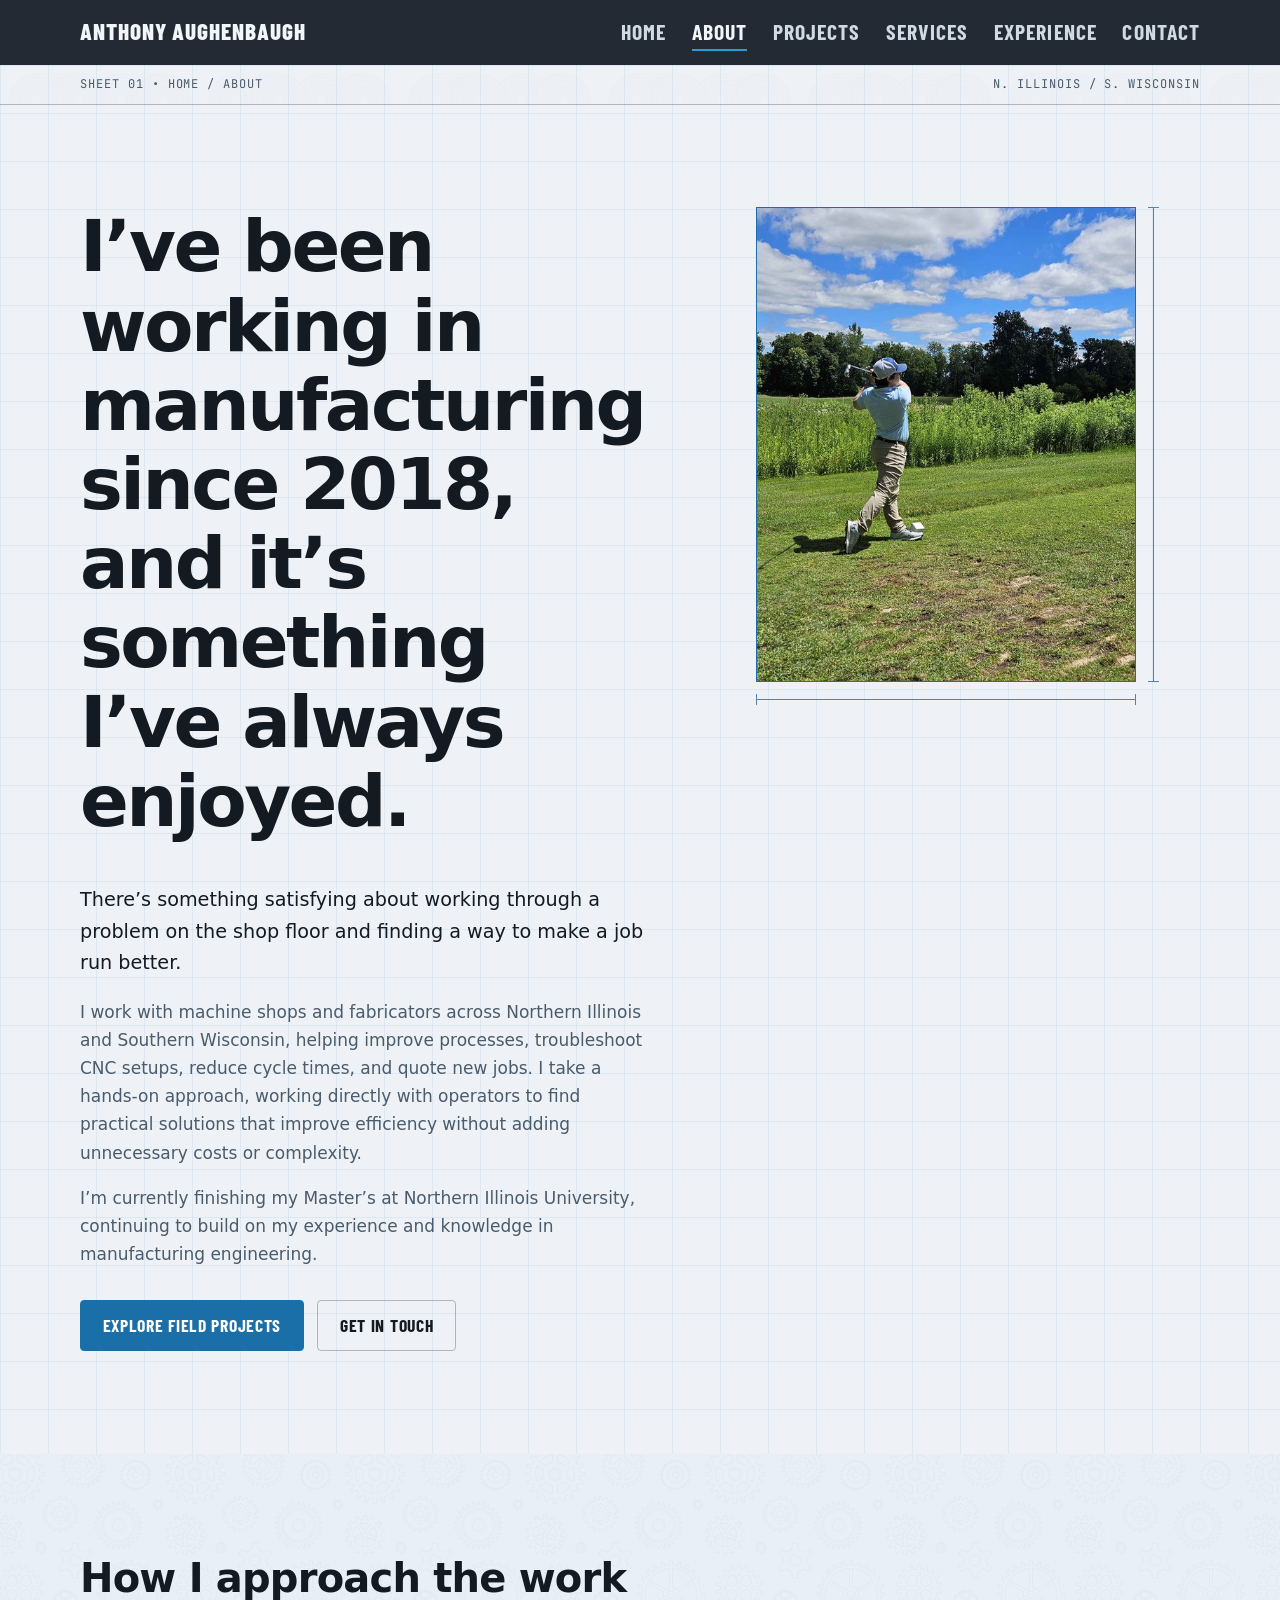
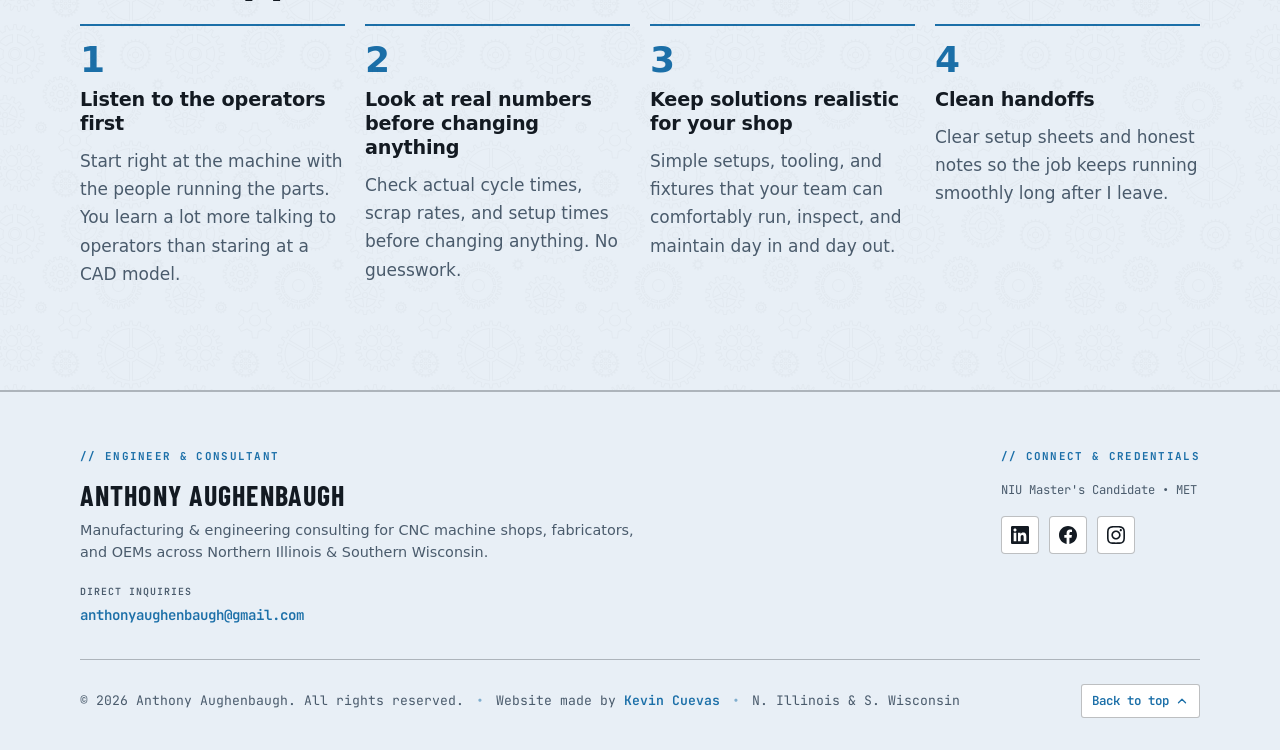
==== commit aa1ca47f: "Add custom Aa monogram favicons and update footer credits to Kevin Cuevas" ====
--- a/about.html
+++ b/about.html
@@ -7,6 +7,9 @@
   <meta name="description" content="Background, engineering approach, and practical philosophy of Anthony Aughenbaugh, Sales and Manufacturing Engineer in Northern Illinois.">
   <link rel="canonical" href="https://anthonyaughenbaugh.com/about.html">
   <meta name="theme-color" content="#EEF2F6">
+  <link rel="icon" type="image/svg+xml" href="favicon.svg">
+  <link rel="alternate icon" href="favicon.ico">
+  <link rel="apple-touch-icon" href="assets/apple-touch-icon.png">
   <link rel="preconnect" href="https://fonts.googleapis.com">
   <link rel="preconnect" href="https://fonts.gstatic.com" crossorigin>
   <link href="https://fonts.googleapis.com/css2?family=Barlow+Condensed:wght@600;700&family=JetBrains+Mono:wght@400;600&display=swap" rel="stylesheet">
@@ -152,7 +155,7 @@
         <div class="footer-meta-left">
           <span>&copy; <span id="year">2026</span> Anthony Aughenbaugh. All rights reserved.</span>
           <span class="footer-meta-divider" aria-hidden="true">&bull;</span>
-          <span>Drawing Spec AA-2026</span>
+          <span>Website made by <a href="https://kevincuevas.com" target="_blank" rel="noopener noreferrer">Kevin Cuevas</a></span>
           <span class="footer-meta-divider" aria-hidden="true">&bull;</span>
           <span>N. Illinois &amp; S. Wisconsin</span>
         </div>
--- a/styles.css
+++ b/styles.css
@@ -1836,6 +1836,18 @@
   flex-wrap: wrap;
   gap: 0.5rem 0.75rem;
   font-family: var(--mono);
+}
+
+.footer-meta-left a {
+  color: var(--accent);
+  text-decoration: none;
+  font-weight: 600;
+  transition: color 0.2s ease;
+}
+
+.footer-meta-left a:hover {
+  color: var(--accent-hover);
+  text-decoration: underline;
 }
 
 .footer-meta-divider {
